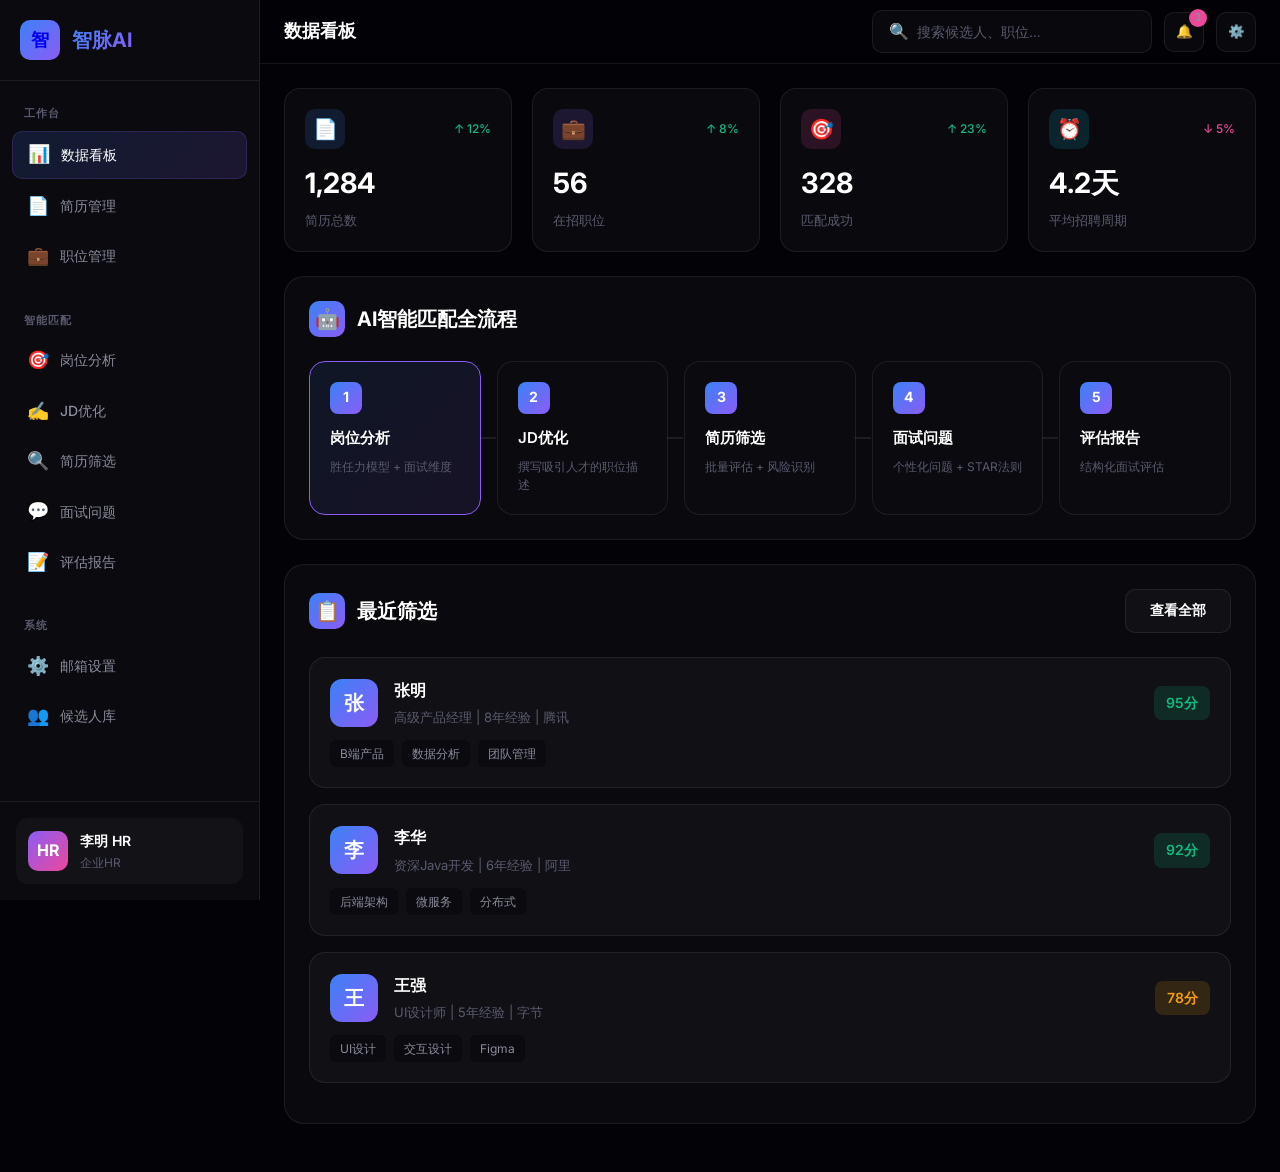
==== ai/index.html @ 525c4574 "Create index.html" ====
<!DOCTYPE html>
<html lang="zh-CN">
<head>
    <meta charset="UTF-8">
    <meta name="viewport" content="width=device-width, initial-scale=1.0">
    <title>智脉AI - 智能匹配工作台</title>
    <link rel="preconnect" href="https://fonts.googleapis.com">
    <link rel="preconnect" href="https://fonts.gstatic.com" crossorigin>
    <link href="https://fonts.googleapis.com/css2?family=Inter:wght@300;400;500;600;700;800&display=swap" rel="stylesheet">
    <style>
        :root {
            --bg-primary: #030307;
            --bg-secondary: #0a0a0f;
            --bg-card: rgba(255, 255, 255, 0.03);
            --bg-card-hover: rgba(255, 255, 255, 0.06);
            --text-primary: #ffffff;
            --text-secondary: #8b8b9a;
            --text-tertiary: #5a5a6e;
            --accent-blue: #3b82f6;
            --accent-purple: #8b5cf6;
            --accent-pink: #ec4899;
            --accent-cyan: #06b6d4;
            --accent-green: #10b981;
            --accent-orange: #f59e0b;
            --border-color: rgba(255, 255, 255, 0.08);
            --border-glow: rgba(139, 92, 246, 0.3);
            --glass-bg: rgba(255, 255, 255, 0.05);
            --glass-border: rgba(255, 255, 255, 0.1);
            --sidebar-width: 260px;
            --header-height: 64px;
        }

        * {
            margin: 0;
            padding: 0;
            box-sizing: border-box;
        }

        body {
            font-family: 'Inter', -apple-system, BlinkMacSystemFont, 'Segoe UI', sans-serif;
            background: var(--bg-primary);
            color: var(--text-primary);
            line-height: 1.6;
            overflow-x: hidden;
        }

        /* Layout */
        .app-container {
            display: flex;
            min-height: 100vh;
        }

        /* Sidebar */
        .sidebar {
            width: var(--sidebar-width);
            background: var(--bg-secondary);
            border-right: 1px solid var(--border-color);
            position: fixed;
            top: 0;
            left: 0;
            height: 100vh;
            display: flex;
            flex-direction: column;
            z-index: 100;
        }

        .sidebar-header {
            padding: 20px;
            border-bottom: 1px solid var(--border-color);
        }

        .logo {
            display: flex;
            align-items: center;
            gap: 12px;
            text-decoration: none;
        }

        .logo-icon {
            width: 40px;
            height: 40px;
            background: linear-gradient(135deg, var(--accent-blue), var(--accent-purple));
            border-radius: 10px;
            display: flex;
            align-items: center;
            justify-content: center;
            font-weight: 800;
            font-size: 18px;
        }

        .logo-text {
            font-size: 20px;
            font-weight: 700;
            background: linear-gradient(135deg, var(--accent-blue), var(--accent-purple));
            -webkit-background-clip: text;
            -webkit-text-fill-color: transparent;
        }

        .sidebar-nav {
            flex: 1;
            padding: 16px 12px;
            overflow-y: auto;
        }

        .nav-section {
            margin-bottom: 24px;
        }

        .nav-section-title {
            font-size: 11px;
            font-weight: 600;
            color: var(--text-tertiary);
            text-transform: uppercase;
            letter-spacing: 1px;
            padding: 8px 12px;
        }

        .nav-item {
            display: flex;
            align-items: center;
            gap: 12px;
            padding: 12px 16px;
            border-radius: 10px;
            color: var(--text-secondary);
            text-decoration: none;
            font-size: 14px;
            font-weight: 500;
            cursor: pointer;
            transition: all 0.2s ease;
            margin-bottom: 4px;
        }

        .nav-item:hover {
            background: var(--bg-card-hover);
            color: var(--text-primary);
        }

        .nav-item.active {
            background: linear-gradient(135deg, rgba(59, 130, 246, 0.15), rgba(139, 92, 246, 0.15));
            color: var(--text-primary);
            border: 1px solid rgba(139, 92, 246, 0.2);
        }

        .nav-item-icon {
            width: 20px;
            height: 20px;
            display: flex;
            align-items: center;
            justify-content: center;
            font-size: 18px;
        }

        .nav-item-badge {
            margin-left: auto;
            padding: 2px 8px;
            background: var(--accent-purple);
            border-radius: 10px;
            font-size: 11px;
            font-weight: 600;
        }

        .sidebar-footer {
            padding: 16px;
            border-top: 1px solid var(--border-color);
        }

        .user-info {
            display: flex;
            align-items: center;
            gap: 12px;
            padding: 12px;
            background: var(--bg-card);
            border-radius: 12px;
        }

        .user-avatar {
            width: 40px;
            height: 40px;
            background: linear-gradient(135deg, var(--accent-purple), var(--accent-pink));
            border-radius: 10px;
            display: flex;
            align-items: center;
            justify-content: center;
            font-weight: 700;
        }

        .user-details {
            flex: 1;
        }

        .user-name {
            font-size: 14px;
            font-weight: 600;
        }

        .user-role {
            font-size: 12px;
            color: var(--text-tertiary);
        }

        /* Main Content */
        .main-content {
            flex: 1;
            margin-left: var(--sidebar-width);
            min-height: 100vh;
        }

        /* Header */
        .header {
            height: var(--header-height);
            background: rgba(3, 3, 7, 0.8);
            backdrop-filter: blur(20px);
            border-bottom: 1px solid var(--border-color);
            display: flex;
            align-items: center;
            justify-content: space-between;
            padding: 0 24px;
            position: sticky;
            top: 0;
            z-index: 50;
        }

        .header-left {
            display: flex;
            align-items: center;
            gap: 16px;
        }

        .page-title {
            font-size: 18px;
            font-weight: 600;
        }

        .header-right {
            display: flex;
            align-items: center;
            gap: 12px;
        }

        .search-box {
            display: flex;
            align-items: center;
            gap: 8px;
            padding: 8px 16px;
            background: var(--bg-card);
            border: 1px solid var(--border-color);
            border-radius: 10px;
            width: 280px;
        }

        .search-box input {
            flex: 1;
            background: none;
            border: none;
            color: var(--text-primary);
            font-size: 14px;
            outline: none;
        }

        .search-box input::placeholder {
            color: var(--text-tertiary);
        }

        .header-btn {
            width: 40px;
            height: 40px;
            display: flex;
            align-items: center;
            justify-content: center;
            background: var(--bg-card);
            border: 1px solid var(--border-color);
            border-radius: 10px;
            color: var(--text-secondary);
            cursor: pointer;
            transition: all 0.2s ease;
            position: relative;
        }

        .header-btn:hover {
            background: var(--bg-card-hover);
            color: var(--text-primary);
        }

        .header-btn .badge {
            position: absolute;
            top: -4px;
            right: -4px;
            width: 18px;
            height: 18px;
            background: var(--accent-pink);
            border-radius: 50%;
            font-size: 10px;
            font-weight: 600;
            display: flex;
            align-items: center;
            justify-content: center;
        }

        /* Content Area */
        .content-area {
            padding: 24px;
        }

        /* Stats Cards */
        .stats-grid {
            display: grid;
            grid-template-columns: repeat(4, 1fr);
            gap: 20px;
            margin-bottom: 24px;
        }

        .stat-card {
            background: var(--bg-card);
            border: 1px solid var(--border-color);
            border-radius: 16px;
            padding: 20px;
            transition: all 0.3s ease;
        }

        .stat-card:hover {
            border-color: var(--border-glow);
            transform: translateY(-2px);
        }

        .stat-header {
            display: flex;
            align-items: center;
            justify-content: space-between;
            margin-bottom: 12px;
        }

        .stat-icon {
            width: 40px;
            height: 40px;
            border-radius: 10px;
            display: flex;
            align-items: center;
            justify-content: center;
            font-size: 20px;
        }

        .stat-icon.blue { background: rgba(59, 130, 246, 0.15); }
        .stat-icon.purple { background: rgba(139, 92, 246, 0.15); }
        .stat-icon.pink { background: rgba(236, 72, 153, 0.15); }
        .stat-icon.cyan { background: rgba(6, 182, 212, 0.15); }

        .stat-trend {
            display: flex;
            align-items: center;
            gap: 4px;
            font-size: 12px;
            font-weight: 500;
        }

        .stat-trend.up { color: var(--accent-green); }
        .stat-trend.down { color: var(--accent-pink); }

        .stat-value {
            font-size: 28px;
            font-weight: 700;
            margin-bottom: 4px;
        }

        .stat-label {
            font-size: 13px;
            color: var(--text-tertiary);
        }

        /* AI Matching Flow Section */
        .matching-flow {
            background: var(--bg-card);
            border: 1px solid var(--border-color);
            border-radius: 20px;
            padding: 24px;
            margin-bottom: 24px;
        }

        .section-header {
            display: flex;
            align-items: center;
            justify-content: space-between;
            margin-bottom: 24px;
        }

        .section-title {
            font-size: 20px;
            font-weight: 700;
            display: flex;
            align-items: center;
            gap: 12px;
        }

        .section-title-icon {
            width: 36px;
            height: 36px;
            background: linear-gradient(135deg, var(--accent-blue), var(--accent-purple));
            border-radius: 10px;
            display: flex;
            align-items: center;
            justify-content: center;
        }

        .flow-steps {
            display: grid;
            grid-template-columns: repeat(5, 1fr);
            gap: 16px;
        }

        .flow-step {
            background: var(--bg-secondary);
            border: 1px solid var(--border-color);
            border-radius: 16px;
            padding: 20px;
            cursor: pointer;
            transition: all 0.3s ease;
            position: relative;
        }

        .flow-step:hover {
            border-color: var(--accent-purple);
            transform: translateY(-4px);
            box-shadow: 0 8px 30px rgba(139, 92, 246, 0.15);
        }

        .flow-step.active {
            border-color: var(--accent-purple);
            background: linear-gradient(135deg, rgba(59, 130, 246, 0.1), rgba(139, 92, 246, 0.1));
        }

        .flow-step-number {
            width: 32px;
            height: 32px;
            background: linear-gradient(135deg, var(--accent-blue), var(--accent-purple));
            border-radius: 8px;
            display: flex;
            align-items: center;
            justify-content: center;
            font-size: 14px;
            font-weight: 700;
            margin-bottom: 12px;
        }

        .flow-step-title {
            font-size: 15px;
            font-weight: 600;
            margin-bottom: 8px;
        }

        .flow-step-desc {
            font-size: 12px;
            color: var(--text-tertiary);
            line-height: 1.5;
        }

        .flow-connector {
            position: absolute;
            right: -16px;
            top: 50%;
            transform: translateY(-50%);
            width: 16px;
            height: 2px;
            background: var(--border-color);
        }

        .flow-step:last-child .flow-connector {
            display: none;
        }

        /* AI Panel */
        .ai-panel {
            background: var(--bg-card);
            border: 1px solid var(--border-color);
            border-radius: 20px;
            overflow: hidden;
        }

        .ai-panel-header {
            padding: 20px 24px;
            border-bottom: 1px solid var(--border-color);
            display: flex;
            align-items: center;
            justify-content: space-between;
        }

        .ai-panel-tabs {
            display: flex;
            gap: 8px;
        }

        .ai-tab {
            padding: 8px 16px;
            background: transparent;
            border: 1px solid var(--border-color);
            border-radius: 8px;
            color: var(--text-secondary);
            font-size: 13px;
            font-weight: 500;
            cursor: pointer;
            transition: all 0.2s ease;
        }

        .ai-tab:hover {
            background: var(--bg-card-hover);
        }

        .ai-tab.active {
            background: linear-gradient(135deg, var(--accent-blue), var(--accent-purple));
            border-color: transparent;
            color: white;
        }

        .ai-panel-body {
            padding: 24px;
        }

        /* Form Styles */
        .form-section {
            margin-bottom: 24px;
        }

        .form-section-title {
            font-size: 14px;
            font-weight: 600;
            margin-bottom: 12px;
            color: var(--text-secondary);
        }

        .form-row {
            display: grid;
            grid-template-columns: repeat(2, 1fr);
            gap: 16px;
            margin-bottom: 16px;
        }

        .form-group {
            margin-bottom: 16px;
        }

        .form-label {
            display: block;
            font-size: 13px;
            font-weight: 500;
            margin-bottom: 8px;
            color: var(--text-secondary);
        }

        .form-input,
        .form-select,
        .form-textarea {
            width: 100%;
            padding: 12px 16px;
            background: var(--bg-secondary);
            border: 1px solid var(--border-color);
            border-radius: 10px;
            color: var(--text-primary);
            font-size: 14px;
            font-family: inherit;
            transition: all 0.2s ease;
        }

        .form-input:focus,
        .form-select:focus,
        .form-textarea:focus {
            outline: none;
            border-color: var(--accent-purple);
            box-shadow: 0 0 0 3px rgba(139, 92, 246, 0.15);
        }

        .form-textarea {
            min-height: 120px;
            resize: vertical;
        }

        .form-select {
            cursor: pointer;
            appearance: none;
            background-image: url("data:image/svg+xml,%3Csvg xmlns='http://www.w3.org/2000/svg' width='16' height='16' viewBox='0 0 24 24' fill='none' stroke='%238b8b9a' stroke-width='2'%3E%3Cpath d='M6 9l6 6 6-6'/%3E%3C/svg%3E");
            background-repeat: no-repeat;
            background-position: right 12px center;
        }

        .form-select option {
            background: var(--bg-secondary);
        }

        /* Button Styles */
        .btn {
            padding: 12px 24px;
            border-radius: 10px;
            font-size: 14px;
            font-weight: 600;
            cursor: pointer;
            transition: all 0.3s ease;
            display: inline-flex;
            align-items: center;
            justify-content: center;
            gap: 8px;
            border: none;
        }

        .btn-primary {
            background: linear-gradient(135deg, var(--accent-blue), var(--accent-purple));
            color: white;
            box-shadow: 0 4px 15px rgba(139, 92, 246, 0.3);
        }

        .btn-primary:hover {
            transform: translateY(-2px);
            box-shadow: 0 6px 20px rgba(139, 92, 246, 0.4);
        }

        .btn-secondary {
            background: var(--bg-card);
            border: 1px solid var(--border-color);
            color: var(--text-primary);
        }

        .btn-secondary:hover {
            background: var(--bg-card-hover);
            border-color: var(--accent-purple);
        }

        .btn-ai {
            background: linear-gradient(135deg, rgba(6, 182, 212, 0.2), rgba(139, 92, 246, 0.2));
            border: 1px solid rgba(139, 92, 246, 0.3);
            color: var(--accent-cyan);
        }

        .btn-ai:hover {
            background: linear-gradient(135deg, rgba(6, 182, 212, 0.3), rgba(139, 92, 246, 0.3));
        }

        .btn-group {
            display: flex;
            gap: 12px;
            margin-top: 20px;
        }

        /* AI Result Panel */
        .ai-result {
            background: var(--bg-secondary);
            border: 1px solid var(--border-color);
            border-radius: 16px;
            padding: 24px;
            margin-top: 24px;
            display: none;
        }

        .ai-result.show {
            display: block;
            animation: slideIn 0.3s ease;
        }

        @keyframes slideIn {
            from {
                opacity: 0;
                transform: translateY(10px);
            }
            to {
                opacity: 1;
                transform: translateY(0);
            }
        }

        .ai-result-header {
            display: flex;
            align-items: center;
            justify-content: space-between;
            margin-bottom: 16px;
        }

        .ai-result-title {
            display: flex;
            align-items: center;
            gap: 12px;
            font-size: 16px;
            font-weight: 600;
        }

        .ai-badge {
            padding: 4px 10px;
            background: linear-gradient(135deg, var(--accent-blue), var(--accent-purple));
            border-radius: 6px;
            font-size: 11px;
            font-weight: 600;
        }

        .ai-result-content {
            font-size: 14px;
            line-height: 1.8;
            color: var(--text-secondary);
        }

        .ai-result-content h4 {
            color: var(--text-primary);
            font-size: 15px;
            margin: 16px 0 8px;
        }

        .ai-result-content h4:first-child {
            margin-top: 0;
        }

        .ai-result-content ul {
            padding-left: 20px;
            margin: 8px 0;
        }

        .ai-result-content li {
            margin-bottom: 6px;
        }

        .ai-result-content strong {
            color: var(--accent-cyan);
        }

        /* Loading State */
        .loading-overlay {
            position: fixed;
            top: 0;
            left: 0;
            width: 100%;
            height: 100%;
            background: rgba(3, 3, 7, 0.8);
            display: none;
            align-items: center;
            justify-content: center;
            z-index: 1000;
        }

        .loading-overlay.show {
            display: flex;
        }

        .loading-spinner {
            width: 60px;
            height: 60px;
            border: 3px solid var(--border-color);
            border-top-color: var(--accent-purple);
            border-radius: 50%;
            animation: spin 1s linear infinite;
        }

        @keyframes spin {
            to { transform: rotate(360deg); }
        }

        .loading-text {
            margin-top: 16px;
            font-size: 14px;
            color: var(--text-secondary);
        }

        /* Score Cards */
        .score-cards {
            display: grid;
            grid-template-columns: repeat(3, 1fr);
            gap: 16px;
            margin-bottom: 20px;
        }

        .score-card {
            background: var(--bg-card);
            border: 1px solid var(--border-color);
            border-radius: 12px;
            padding: 16px;
            text-align: center;
        }

        .score-value {
            font-size: 32px;
            font-weight: 700;
            margin-bottom: 4px;
        }

        .score-value.high { color: var(--accent-green); }
        .score-value.medium { color: var(--accent-orange); }
        .score-value.low { color: var(--accent-pink); }

        .score-label {
            font-size: 12px;
            color: var(--text-tertiary);
        }

        /* Resume Card */
        .resume-card {
            background: var(--bg-card);
            border: 1px solid var(--border-color);
            border-radius: 16px;
            padding: 20px;
            margin-bottom: 16px;
            cursor: pointer;
            transition: all 0.3s ease;
        }

        .resume-card:hover {
            border-color: var(--accent-purple);
            transform: translateX(4px);
        }

        .resume-header {
            display: flex;
            align-items: center;
            gap: 16px;
            margin-bottom: 12px;
        }

        .resume-avatar {
            width: 48px;
            height: 48px;
            background: linear-gradient(135deg, var(--accent-blue), var(--accent-purple));
            border-radius: 12px;
            display: flex;
            align-items: center;
            justify-content: center;
            font-size: 20px;
            font-weight: 700;
        }

        .resume-info {
            flex: 1;
        }

        .resume-name {
            font-size: 16px;
            font-weight: 600;
            margin-bottom: 4px;
        }

        .resume-meta {
            font-size: 13px;
            color: var(--text-tertiary);
        }

        .resume-score {
            padding: 6px 12px;
            border-radius: 8px;
            font-size: 14px;
            font-weight: 600;
        }

        .resume-score.high {
            background: rgba(16, 185, 129, 0.15);
            color: var(--accent-green);
        }

        .resume-score.medium {
            background: rgba(245, 158, 11, 0.15);
            color: var(--accent-orange);
        }

        .resume-tags {
            display: flex;
            gap: 8px;
            flex-wrap: wrap;
        }

        .resume-tag {
            padding: 4px 10px;
            background: var(--bg-secondary);
            border-radius: 6px;
            font-size: 12px;
            color: var(--text-secondary);
        }

        /* Modal */
        .modal-overlay {
            display: none;
            position: fixed;
            top: 0;
            left: 0;
            width: 100%;
            height: 100%;
            background: rgba(0, 0, 0, 0.8);
            backdrop-filter: blur(10px);
            z-index: 10000;
            justify-content: center;
            align-items: center;
            padding: 20px;
        }

        .modal-overlay.active {
            display: flex;
        }

        .modal {
            background: var(--bg-secondary);
            border: 1px solid var(--border-color);
            border-radius: 24px;
            max-width: 900px;
            width: 100%;
            max-height: 90vh;
            overflow-y: auto;
            animation: modalIn 0.3s ease;
        }

        @keyframes modalIn {
            from {
                opacity: 0;
                transform: scale(0.95);
            }
            to {
                opacity: 1;
                transform: scale(1);
            }
        }

        .modal-header {
            padding: 24px;
            border-bottom: 1px solid var(--border-color);
            display: flex;
            align-items: center;
            justify-content: space-between;
        }

        .modal-title {
            font-size: 20px;
            font-weight: 700;
        }

        .modal-close {
            width: 36px;
            height: 36px;
            background: var(--bg-card);
            border: 1px solid var(--border-color);
            border-radius: 8px;
            display: flex;
            align-items: center;
            justify-content: center;
            cursor: pointer;
            font-size: 20px;
            color: var(--text-secondary);
            transition: all 0.2s ease;
        }

        .modal-close:hover {
            background: var(--bg-card-hover);
            color: var(--text-primary);
        }

        .modal-body {
            padding: 24px;
        }

        /* Tabs */
        .tab-content {
            display: none;
        }

        .tab-content.active {
            display: block;
        }

        /* Responsive */
        @media (max-width: 1200px) {
            .stats-grid {
                grid-template-columns: repeat(2, 1fr);
            }
            .flow-steps {
                grid-template-columns: repeat(3, 1fr);
            }
            .flow-connector {
                display: none;
            }
        }

        @media (max-width: 768px) {
            .sidebar {
                transform: translateX(-100%);
            }
            .main-content {
                margin-left: 0;
            }
            .stats-grid {
                grid-template-columns: 1fr;
            }
            .flow-steps {
                grid-template-columns: 1fr;
            }
            .form-row {
                grid-template-columns: 1fr;
            }
            .score-cards {
                grid-template-columns: 1fr;
            }
        }
    </style>
</head>
<body>
    <div class="app-container">
        <!-- Sidebar -->
        <aside class="sidebar">
            <div class="sidebar-header">
                <a href="#" class="logo">
                    <div class="logo-icon">智</div>
                    <span class="logo-text">智脉AI</span>
                </a>
            </div>

            <nav class="sidebar-nav">
                <div class="nav-section">
                    <div class="nav-section-title">工作台</div>
                    <a class="nav-item active" data-page="dashboard">
                        <span class="nav-item-icon">📊</span>
                        <span>数据看板</span>
                    </a>
                    <a class="nav-item" data-page="resume">
                        <span class="nav-item-icon">📄</span>
                        <span>简历管理</span>
                    </a>
                    <a class="nav-item" data-page="position">
                        <span class="nav-item-icon">💼</span>
                        <span>职位管理</span>
                    </a>
                </div>

                <div class="nav-section">
                    <div class="nav-section-title">智能匹配</div>
                    <a class="nav-item" data-page="analyze">
                        <span class="nav-item-icon">🎯</span>
                        <span>岗位分析</span>
                    </a>
                    <a class="nav-item" data-page="jd">
                        <span class="nav-item-icon">✍️</span>
                        <span>JD优化</span>
                    </a>
                    <a class="nav-item" data-page="screen">
                        <span class="nav-item-icon">🔍</span>
                        <span>简历筛选</span>
                    </a>
                    <a class="nav-item" data-page="interview">
                        <span class="nav-item-icon">💬</span>
                        <span>面试问题</span>
                    </a>
                    <a class="nav-item" data-page="evaluate">
                        <span class="nav-item-icon">📝</span>
                        <span>评估报告</span>
                    </a>
                </div>

                <div class="nav-section">
                    <div class="nav-section-title">系统</div>
                    <a class="nav-item" data-page="settings">
                        <span class="nav-item-icon">⚙️</span>
                        <span>邮箱设置</span>
                    </a>
                    <a class="nav-item" data-page="candidates">
                        <span class="nav-item-icon">👥</span>
                        <span>候选人库</span>
                    </a>
</div>
            </nav>

            <div class="sidebar-footer">
                <div class="user-info">
                    <div class="user-avatar">HR</div>
                    <div class="user-details">
                        <div class="user-name">李明 HR</div>
                        <div class="user-role">企业HR</div>
                    </div>
                </div>
            </div>
        </aside>

        <!-- Main Content -->
        <main class="main-content">
            <!-- Header -->
            <header class="header">
                <div class="header-left">
                    <h1 class="page-title" id="pageTitle">数据看板</h1>
                </div>
                <div class="header-right">
                    <div class="search-box">
                        <span>🔍</span>
                        <input type="text" placeholder="搜索候选人、职位...">
                    </div>
                    <button class="header-btn">
                        <span>🔔</span>
                        <span class="badge">3</span>
                    </button>
                    <button class="header-btn">
                        <span>⚙️</span>
                    </button>
                </div>
            </header>

            <!-- Content Area -->
            <div class="content-area">
                <!-- Dashboard Page -->
                <div class="tab-content active" id="dashboardPage">
                    <!-- Stats Grid -->
                    <div class="stats-grid">
                        <div class="stat-card">
                            <div class="stat-header">
                                <div class="stat-icon blue">📄</div>
                                <div class="stat-trend up">↑ 12%</div>
                            </div>
                            <div class="stat-value">1,284</div>
                            <div class="stat-label">简历总数</div>
                        </div>
                        <div class="stat-card">
                            <div class="stat-header">
                                <div class="stat-icon purple">💼</div>
                                <div class="stat-trend up">↑ 8%</div>
                            </div>
                            <div class="stat-value">56</div>
                            <div class="stat-label">在招职位</div>
                        </div>
                        <div class="stat-card">
                            <div class="stat-header">
                                <div class="stat-icon pink">🎯</div>
                                <div class="stat-trend up">↑ 23%</div>
                            </div>
                            <div class="stat-value">328</div>
                            <div class="stat-label">匹配成功</div>
                        </div>
                        <div class="stat-card">
                            <div class="stat-header">
                                <div class="stat-icon cyan">⏰</div>
                                <div class="stat-trend down">↓ 5%</div>
                            </div>
                            <div class="stat-value">4.2天</div>
                            <div class="stat-label">平均招聘周期</div>
                        </div>
                    </div>

                    <!-- AI Matching Flow -->
                    <div class="matching-flow">
                        <div class="section-header">
                            <div class="section-title">
                                <div class="section-title-icon">🤖</div>
                                AI智能匹配全流程
                            </div>
                        </div>
                        <div class="flow-steps">
                            <div class="flow-step active" onclick="switchPage('analyze')">
                                <div class="flow-step-number">1</div>
                                <div class="flow-step-title">岗位分析</div>
                                <div class="flow-step-desc">胜任力模型 + 面试维度</div>
                                <div class="flow-connector"></div>
                            </div>
                            <div class="flow-step" onclick="switchPage('jd')">
                                <div class="flow-step-number">2</div>
                                <div class="flow-step-title">JD优化</div>
                                <div class="flow-step-desc">撰写吸引人才的职位描述</div>
                                <div class="flow-connector"></div>
                            </div>
                            <div class="flow-step" onclick="switchPage('screen')">
                                <div class="flow-step-number">3</div>
                                <div class="flow-step-title">简历筛选</div>
                                <div class="flow-step-desc">批量评估 + 风险识别</div>
                                <div class="flow-connector"></div>
                            </div>
                            <div class="flow-step" onclick="switchPage('interview')">
                                <div class="flow-step-number">4</div>
                                <div class="flow-step-title">面试问题</div>
                                <div class="flow-step-desc">个性化问题 + STAR法则</div>
                                <div class="flow-connector"></div>
                            </div>
                            <div class="flow-step" onclick="switchPage('evaluate')">
                                <div class="flow-step-number">5</div>
                                <div class="flow-step-title">评估报告</div>
                                <div class="flow-step-desc">结构化面试评估</div>
                            </div>
                        </div>
                    </div>

                    <!-- Recent Resumes -->
                    <div class="matching-flow">
                        <div class="section-header">
                            <div class="section-title">
                                <div class="section-title-icon">📋</div>
                                最近筛选
                            </div>
                            <button class="btn btn-secondary" onclick="switchPage('screen')">查看全部</button>
                        </div>
                        <div class="resume-card" onclick="showResumeDetail('张三')">
                            <div class="resume-header">
                                <div class="resume-avatar">张</div>
                                <div class="resume-info">
                                    <div class="resume-name">张明</div>
                                    <div class="resume-meta">高级产品经理 | 8年经验 | 腾讯</div>
                                </div>
                                <div class="resume-score high">95分</div>
                            </div>
                            <div class="resume-tags">
                                <span class="resume-tag">B端产品</span>
                                <span class="resume-tag">数据分析</span>
                                <span class="resume-tag">团队管理</span>
                            </div>
                        </div>
                        <div class="resume-card" onclick="showResumeDetail('李四')">
                            <div class="resume-header">
                                <div class="resume-avatar">李</div>
                                <div class="resume-info">
                                    <div class="resume-name">李华</div>
                                    <div class="resume-meta">资深Java开发 | 6年经验 | 阿里</div>
                                </div>
                                <div class="resume-score high">92分</div>
                            </div>
                            <div class="resume-tags">
                                <span class="resume-tag">后端架构</span>
                                <span class="resume-tag">微服务</span>
                                <span class="resume-tag">分布式</span>
                            </div>
                        </div>
                        <div class="resume-card" onclick="showResumeDetail('王五')">
                            <div class="resume-header">
                                <div class="resume-avatar">王</div>
                                <div class="resume-info">
                                    <div class="resume-name">王强</div>
                                    <div class="resume-meta">UI设计师 | 5年经验 | 字节</div>
                                </div>
                                <div class="resume-score medium">78分</div>
                            </div>
                            <div class="resume-tags">
                                <span class="resume-tag">UI设计</span>
                                <span class="resume-tag">交互设计</span>
                                <span class="resume-tag">Figma</span>
                            </div>
                        </div>
                    </div>
                </div>

                <!-- Page 1: 岗位分析 -->
                <div class="tab-content" id="analyzePage">
                    <div class="ai-panel">
                        <div class="ai-panel-header">
                            <div class="section-title">
                                <div class="section-title-icon">🎯</div>
                                岗位分析 & 胜任力模型生成
                            </div>
                        </div>
                        <div class="ai-panel-body">
                            <div class="form-section">
                                <div class="form-section-title">基础信息</div>
                                <div class="form-row">
                                    <div class="form-group">
                                        <label class="form-label">岗位名称</label>
                                        <input type="text" class="form-input" id="positionName" placeholder="如：高级产品经理">
                                    </div>
                                    <div class="form-group">
                                        <label class="form-label">所属行业/细分领域</label>
                                        <select class="form-select" id="industry">
                                            <option value="">请选择行业</option>
                                            <option value="internet">互联网</option>
                                            <option value="finance">金融科技</option>
                                            <option value="education">教育</option>
                                            <option value="healthcare">医疗健康</option>
                                            <option value="retail">零售</option>
                                        </select>
                                    </div>
                                </div>
                                <div class="form-row">
                                    <div class="form-group">
                                        <label class="form-label">团队规模/汇报关系</label>
                                        <input type="text" class="form-input" id="teamSize" placeholder="如：管理5人团队，向总监汇报">
                                    </div>
                                    <div class="form-group">
                                        <label class="form-label">业务背景/特殊要求</label>
                                        <input type="text" class="form-input" id="specialReq" placeholder="如：有电商经验优先">
                                    </div>
                                </div>
                            </div>

                            <div class="btn-group">
                                <button class="btn btn-primary" onclick="generateAnalysis()">
                                    <span>✨</span> 生成胜任力模型
                                </button>
                                <button class="btn btn-secondary" onclick="clearForm('analyze')">
                                    <span>🔄</span> 重置
                                </button>
                            </div>

                            <div class="ai-result" id="analyzeResult">
                                <div class="ai-result-header">
                                    <div class="ai-result-title">
                                        <span>📊</span> 分析结果
                                        <span class="ai-badge">AI生成</span>
                                    </div>
                                    <button class="btn btn-secondary" onclick="copyResult('analyzeResult')">复制</button>
                                </div>
                                <div class="ai-result-content" id="analyzeContent">
                                    <!-- AI生成结果将显示在这里 -->
                                </div>
                            </div>
                        </div>
                    </div>
                </div>

                <!-- Page 2: JD优化 -->
                <div class="tab-content" id="jdPage">
                    <div class="ai-panel">
                        <div class="ai-panel-header">
                            <div class="section-title">
                                <div class="section-title-icon">✍️</div>
                                JD优化生成
                            </div>
                        </div>
                        <div class="ai-panel-body">
                            <div class="form-section">
                                <div class="form-section-title">JD信息</div>
                                <div class="form-row">
                                    <div class="form-group">
                                        <label class="form-label">岗位名称</label>
                                        <input type="text" class="form-input" id="jdPositionName" placeholder="如：产品经理">
                                    </div>
                                    <div class="form-group">
                                        <label class="form-label">公司简介（20字内）</label>
                                        <input type="text" class="form-input" id="companyIntro" placeholder="如：领先的AI招聘平台">
                                    </div>
                                </div>
                                <div class="form-group">
                                    <label class="form-label">核心职责（3-5条）</label>
                                    <textarea class="form-textarea" id="coreResponsibilities" placeholder="1. 负责产品规划...
2. 协调研发团队...
3. 跟踪用户反馈..."></textarea>
                                </div>
                                <div class="form-row">
                                    <div class="form-group">
                                        <label class="form-label">硬性要求</label>
                                        <textarea class="form-textarea" id="hardRequirements" placeholder="5年以上产品经验，本科及以上学历"></textarea>
                                    </div>
                                    <div class="form-group">
                                        <label class="form-label">加分项</label>
                                        <textarea class="form-textarea" id="bonusPoints" placeholder="有AI产品经验优先，有SaaS背景优先"></textarea>
                                    </div>
                                </div>
                                <div class="form-group">
                                    <label class="form-label">薪酬范围</label>
                                    <input type="text" class="form-input" id="salaryRange" placeholder="如：25K-40K·16薪">
                                </div>
                            </div>

                            <div class="btn-group">
                                <button class="btn btn-primary" onclick="generateJD()">
                                    <span>✨</span> 生成优化JD
                                </button>
                                <button class="btn btn-secondary" onclick="clearForm('jd')">
                                    <span>🔄</span> 重置
                                </button>
                            </div>

                            <div class="ai-result" id="jdResult">
                                <div class="ai-result-header">
                                    <div class="ai-result-title">
                                        <span>📝</span> 优化后的JD
                                        <span class="ai-badge">AI生成</span>
                                    </div>
                                    <button class="btn btn-secondary" onclick="copyResult('jdResult')">复制</button>
                                </div>
                                <div class="ai-result-content" id="jdContent">
                                    <!-- AI生成结果将显示在这里 -->
                                </div>
                            </div>
                        </div>
                    </div>
                </div>

                <!-- Page 3: 简历筛选 -->
                <div class="tab-content" id="screenPage">
                    <div class="ai-panel">
                        <div class="ai-panel-header">
                            <div class="section-title">
                                <div class="section-title-icon">🔍</div>
                                简历批量筛选与评估
                            </div>
                            <button class="btn btn-primary" onclick="document.getElementById('resumeUpload').click()">
                                <span>📤</span> 上传简历
                            </button>
                            <input type="file" id="resumeUpload" accept=".pdf,.doc,.docx" multiple style="display:none">
                        </div>
                        <div class="ai-panel-body">
                            <div class="form-section">
                                <div class="form-section-title">目标岗位要求</div>
                                <div class="form-group">
                                    <label class="form-label">岗位JD（粘贴关键信息）</label>
                                    <textarea class="form-textarea" id="targetJD" placeholder="如：产品经理 / 5年以上经验 / 有B端产品经验 / 擅长数据分析"></textarea>
                                </div>
                                <div class="form-group">
                                    <label class="form-label">简历内容</label>
                                    <textarea class="form-textarea" id="resumeContent" placeholder="粘贴候选人简历文本..." style="min-height:200px"></textarea>
                                </div>
                            </div>

                            <div class="btn-group">
                                <button class="btn btn-primary" onclick="screenResumes()">
                                    <span>✨</span> 开始筛选
                                </button>
                                <button class="btn btn-secondary" onclick="clearForm('screen')">
                                    <span>🔄</span> 重置
                                </button>
                            </div>

                            <div class="ai-result" id="screenResult">
                                <div class="ai-result-header">
                                    <div class="ai-result-title">
                                        <span>📊</span> 筛选评估结果
                                        <span class="ai-badge">AI生成</span>
                                    </div>
                                    <button class="btn btn-secondary" onclick="copyResult('screenResult')">复制</button>
                                </div>
                                <div class="ai-result-content" id="screenContent">
                                    <!-- AI生成结果将显示在这里 -->
                                </div>
                            </div>
                        </div>
                    </div>
                </div>

                <!-- Page 4: 面试问题 -->
                <div class="tab-content" id="interviewPage">
                    <div class="ai-panel">
                        <div class="ai-panel-header">
                            <div class="section-title">
                                <div class="section-title-icon">💬</div>
                                个性化面试问题生成
                            </div>
                        </div>
                        <div class="ai-panel-body">
                            <div class="form-section">
                                <div class="form-section-title">候选人信息</div>
                                <div class="form-group">
                                    <label class="form-label">岗位要求（粘贴JD关键要求）</label>
                                    <textarea class="form-textarea" id="interviewJD" placeholder="产品经理 / 5年以上经验 / 有B端产品经验 / 擅长数据分析"></textarea>
                                </div>
                                <div class="form-group">
                                    <label class="form-label">候选人简历摘要（亮点和潜在风险）</label>
                                    <textarea class="form-textarea" id="candidateSummary" placeholder="毕业于985院校，曾在腾讯担任高级产品经理，主导过多个成功项目。潜在风险：最近一份工作仅1年..." style="min-height:150px"></textarea>
                                </div>
                            </div>

                            <div class="btn-group">
                                <button class="btn btn-primary" onclick="generateQuestions()">
                                    <span>✨</span> 生成面试问题
                                </button>
                                <button class="btn btn-secondary" onclick="clearForm('interview')">
                                    <span>🔄</span> 重置
                                </button>
                            </div>

                            <div class="ai-result" id="interviewResult">
                                <div class="ai-result-header">
                                    <div class="ai-result-title">
                                        <span>💬</span> 面试问题清单
                                        <span class="ai-badge">AI生成</span>
                                    </div>
                                    <button class="btn btn-secondary" onclick="copyResult('interviewResult')">复制</button>
                                </div>
                                <div class="ai-result-content" id="interviewContent">
                                    <!-- AI生成结果将显示在这里 -->
                                </div>
                            </div>
                        </div>
                    </div>
                </div>

                <!-- Page 5: 评估报告 -->
                <div class="tab-content" id="evaluatePage">
                    <div class="ai-panel">
                        <div class="ai-panel-header">
                            <div class="section-title">
                                <div class="section-title-icon">📝</div>
                                面试评估报告生成
                            </div>
                        </div>
                        <div class="ai-panel-body">
                            <div class="form-section">
                                <div class="form-section-title">面试信息</div>
                                <div class="form-row">
                                    <div class="form-group">
                                        <label class="form-label">岗位名称</label>
                                        <input type="text" class="form-input" id="evalPosition" placeholder="如：高级产品经理">
                                    </div>
                                    <div class="form-group">
                                        <label class="form-label">面试时间</label>
                                        <input type="text" class="form-input" id="interviewTime" placeholder="如：2025年3月20日 14:00">
                                    </div>
                                </div>
                                <div class="form-row">
                                    <div class="form-group">
                                        <label class="form-label">面试官</label>
                                        <input type="text" class="form-input" id="interviewer" placeholder="如：张三">
                                    </div>
                                    <div class="form-group">
                                        <label class="form-label">面试类型</label>
                                        <select class="form-select" id="interviewType">
                                            <option value="">请选择</option>
                                            <option value="初试">初试</option>
                                            <option value="复试">复试</option>
                                            <option value="终面">终面</option>
                                        </select>
                                    </div>
                                </div>
                                <div class="form-section-title" style="margin-top:20px">候选人信息</div>
                                <div class="form-row">
                                    <div class="form-group">
                                        <label class="form-label">姓名</label>
                                        <input type="text" class="form-input" id="candidateName" placeholder="如：李明">
                                    </div>
                                    <div class="form-group">
                                        <label class="form-label">当前/最近公司</label>
                                        <input type="text" class="form-input" id="currentCompany" placeholder="如：腾讯">
                                    </div>
                                </div>
                                <div class="form-group">
                                    <label class="form-label">工作年限</label>
                                    <input type="text" class="form-input" id="workYears" placeholder="如：8年">
                                </div>
                                <div class="form-group">
                                    <label class="form-label">面试记录（关键对话要点）</label>
                                    <textarea class="form-textarea" id="interviewNotes" placeholder="候选人表现积极，主动性强。对B端产品有深入理解...技术基础扎实...沟通表达清晰..." style="min-height:200px"></textarea>
                                </div>
                            </div>

                            <div class="btn-group">
                                <button class="btn btn-primary" onclick="generateEvaluation()">
                                    <span>✨</span> 生成评估报告
                                </button>
                                <button class="btn btn-secondary" onclick="clearForm('evaluate')">
                                    <span>🔄</span> 重置
                                </button>
                            </div>

                            <div class="ai-result" id="evaluateResult">
                                <div class="ai-result-header">
                                    <div class="ai-result-title">
                                        <span>📋</span> 面试评估报告
                                        <span class="ai-badge">AI生成</span>
                                    </div>
                                    <button class="btn btn-secondary" onclick="copyResult('evaluateResult')">导出</button>
                                </div>
                                <div class="ai-result-content" id="evaluateContent">
                                    <!-- AI生成结果将显示在这里 -->
                                </div>
                            </div>
                        </div>
                    </div>
                </div>

                <!-- Resume/Position Management Pages -->
                <div class="tab-content" id="resumePage">
                    <div class="ai-panel">
                        <div class="ai-panel-header">
                            <div class="section-title">
                                <div class="section-title-icon">📄</div>
                                简历管理
                            </div>
                            <button class="btn btn-primary">
                                <span>📤</span> 批量上传
                            </button>
                        </div>
                        <div class="ai-panel-body">
                            <p style="color:var(--text-secondary);text-align:center;padding:60px;">
                                简历管理功能开发中...
                            </p>
                        </div>
                    </div>
                </div>

                <div class="tab-content" id="positionPage">
                    <div class="ai-panel">
                        <div class="ai-panel-header">
                            <div class="section-title">
                                <div class="section-title-icon">💼</div>
                                职位管理
                            </div>
                            <button class="btn btn-primary">
                                <span>➕</span> 创建职位
                            </button>
                        </div>
                        <div class="ai-panel-body">
                            <p style="color:var(--text-secondary);text-align:center;padding:60px;">
                                职位管理功能开发中...
                            </p>
                        </div>
                    </div>
                </div>

                <div class="tab-content" id="settingsPage">
                    <div class="ai-panel">
                        <div class="ai-panel-header">
                            <div class="section-title">
                                <div class="section-title-icon">⚙️</div>
                                邮箱设置
                            </div>
                        </div>
                        <div class="ai-panel-body">
                            <div class="form-section">
                                <div class="form-section-title">邮箱服务器配置</div>
                                <div class="form-row">
                                    <div class="form-group">
                                        <label class="form-label">邮箱类型</label>
                                        <select class="form-select" id="emailType">
                                            <option value="">请选择邮箱类型</option>
                                            <option value="163">网易163邮箱</option>
                                            <option value="126">网易126邮箱</option>
                                            <option value="qq">QQ邮箱</option>
                                            <option value="outlook">Outlook邮箱</option>
</select>
                                    </div>
                                    <div class="form-group">
                                        <label class="form-label">邮箱地址</label>
                                        <input type="email" class="form-input" id="emailAddress" placeholder="your-email@163.com">
                                    </div>
                                </div>
                                <div class="form-row">
                                    <div class="form-group">
                                        <label class="form-label">授权码/密码</label>
                                        <input type="password" class="form-input" id="emailPassword" placeholder="请输入邮箱授权码">
                                    </div>
                                    <div class="form-group">
                                        <label class="form-label">自动抓取间隔</label>
                                        <select class="form-select" id="fetchInterval">
                                            <option value="30">每30分钟</option>
                                            <option value="60" selected>每1小时</option>
                                            <option value="120">每2小时</option>
                                            <option value="360">每6小时</option>
                                        </select>
                                    </div>
                                </div>
                            </div>
                            <div class="btn-group">
                                <button class="btn btn-primary" onclick="saveEmailSettings()">
                                    <span>💾</span> 保存设置
                                </button>
                                <button class="btn btn-secondary" onclick="testEmailConnection()">
                                    <span>🔍</span> 测试连接
</button>
                            </div>
                        </div>
                    </div>
                </div>

                <div class="tab-content" id="candidatesPage">
                    <div class="ai-panel">
                        <div class="ai-panel-header">
                            <div class="section-title">
                                <div class="section-title-icon">👥</div>
                                候选人库
                            </div>
                        </div>
                        <div class="ai-panel-body">
                            <p style="color:var(--text-secondary);text-align:center;padding:60px;">
                                候选人库功能开发中...
                            </p>
                        </div>
                    </div>
                </div>
            </div>
        </main>
    </div>

    <!-- Loading Overlay -->
    <div class="loading-overlay" id="loadingOverlay">
        <div>
            <div class="loading-spinner"></div>
            <div class="loading-text">AI正在分析中...</div>
        </div>
    </div>

    <script>
        // Page Titles
        const pageTitles = {
            dashboard: '数据看板',
            resume: '简历管理',
            position: '职位管理',
            analyze: '岗位分析 & 胜任力模型',
            jd: 'JD优化生成',
            screen: '简历批量筛选',
            interview: '面试问题生成',
            evaluate: '面试评估报告',
            settings: '邮箱设置',
            candidates: '候选人库'
        };

        // Switch Page
        function switchPage(page) {
            // Update nav
            document.querySelectorAll('.nav-item').forEach(item => {
                item.classList.remove('active');
                if (item.dataset.page === page) {
                    item.classList.add('active');
                }
            });

            // Update page title
            document.getElementById('pageTitle').textContent = pageTitles[page] || '智脉AI';

            // Update flow steps
            document.querySelectorAll('.flow-step').forEach(step => {
                step.classList.remove('active');
            });

            // Show page content
            document.querySelectorAll('.tab-content').forEach(content => {
                content.classList.remove('active');
            });
            document.getElementById(page + 'Page').classList.add('active');
        }

        // Navigation click handler
        document.querySelectorAll('.nav-item').forEach(item => {
            item.addEventListener('click', () => {
                switchPage(item.dataset.page);
            });
        });

        // Loading overlay
        function showLoading() {
            document.getElementById('loadingOverlay').classList.add('show');
        }

        function hideLoading() {
            document.getElementById('loadingOverlay').classList.remove('show');
        }

        // Clear form
        function clearForm(type) {
            const page = document.getElementById(type + 'Page');
            const inputs = page.querySelectorAll('input, textarea, select');
            inputs.forEach(input => {
                if (input.type === 'checkbox' || input.type === 'radio') {
                    input.checked = false;
                } else {
                    input.value = '';
                }
            });
            
            const result = document.getElementById(type + 'Result');
            if (result) {
                result.classList.remove('show');
            }
        }

        // Show resume detail
        function showResumeDetail(name) {
            alert('简历详情: ' + name);
        }

        // Copy result
        function copyResult(id) {
            const content = document.getElementById(id.replace('Result', 'Content'));
            navigator.clipboard.writeText(content.innerText).then(() => {
                alert('已复制到剪贴板');
            });
        }

        // AI Analysis - 岗位分析
        function generateAnalysis() {
            const positionName = document.getElementById('positionName').value;
            const industry = document.getElementById('industry').value;
            const teamSize = document.getElementById('teamSize').value;
            const specialReq = document.getElementById('specialReq').value;

            if (!positionName) {
                alert('请输入岗位名称');
                return;
            }

            showLoading();
            
            setTimeout(() => {
                hideLoading();
                const result = `
                    <h4>一、核心职责</h4>
                    <ul>
                        <li><strong>产品规划</strong>：负责产品的中长期规划，制定产品路线图，确保产品迭代方向与业务目标一致</li>
                        <li><strong>需求分析</strong>：深入了解用户需求，收集和分析用户反馈，推动产品持续优化</li>
                        <li><strong>跨部门协作</strong>：协调研发、设计、运营团队，推动产品落地实施</li>
                        <li><strong>数据驱动</strong>：通过数据分析监控产品指标，持续优化产品体验</li>
                    </ul>

                    <h4>二、胜任力模型</h4>
                    <p><strong>硬性条件：</strong></p>
                    <ul>
                        <li>本科及以上学历，计算机/产品设计相关专业优先</li>
                        <li>5年以上互联网产品经验，3年以上B端产品经验</li>
                        <li>有成功的项目案例和可量化的成果</li>
                    </ul>

                    <p><strong>软性素质：</strong></p>
                    <ul>
                        <li><strong>沟通能力</strong>：能够清晰表达产品理念，有效协调跨团队资源</li>
                        <li><strong>逻辑思维</strong>：善于分析问题，能够快速抓住核心矛盾</li>
                        <li><strong>学习能力</strong>：对新技术保持好奇，主动学习行业最佳实践</li>
                    </ul>

                    <p><strong>加分项：</strong></p>
                    <ul>
                        <li>有AI/大数据产品经验</li>
                        <li>有SaaS或企业服务背景</li>
                        <li>有团队管理经验</li>
                    </ul>

                    <h4>三、面试维度</h4>
                    <ul>
                        <li><strong>产品思维</strong>：请举例说明你如何发现一个产品机会？</li>
                        <li><strong>项目管理</strong>：请描述一次你主导的产品上线经历，遇到了哪些挑战？</li>
                        <li><strong>数据能力</strong>：如何通过数据验证产品决策？请举例说明</li>
                    </ul>

                    <h4>四、市场参考薪酬</h4>
                    <ul>
                        <li><strong>初级（3-5年）</strong>：25K-35K</li>
                        <li><strong>中级（5-8年）</strong>：35K-50K</li>
                        <li><strong>高级（8年以上）</strong>：50K-80K</li>
                    </ul>
                `;
                
                document.getElementById('analyzeContent').innerHTML = result;
                document.getElementById('analyzeResult').classList.add('show');
            }, 2000);
        }

        // AI JD Generation
        function generateJD() {
            const positionName = document.getElementById('jdPositionName').value;
            const companyIntro = document.getElementById('companyIntro').value;

            if (!positionName) {
                alert('请输入岗位名称');
                return;
            }

            showLoading();
            
            setTimeout(() => {
                hideLoading();
                const result = `
                    <h4>我们是谁</h4>
                    <p>${companyIntro || '我们是行业领先的智能招聘平台'}，致力于用AI技术重新定义招聘流程，帮助企业高效获取优秀人才。</p>

                    <h4>你将负责</h4>
                    <ul>
                        <li>主导产品规划与设计，制定产品路线图</li>
                        <li>深入用户调研，挖掘核心需求，推动产品创新</li>
                        <li>协调研发、设计、运营团队，确保产品按时交付</li>
                        <li>跟踪产品数据，持续优化产品体验和转化率</li>
                    </ul>

                    <h4>我们期待你</h4>
                    <ul>
                        <li>本科及以上学历，5年以上互联网产品经验</li>
                        <li>有成功的B端产品或SaaS产品经验</li>
                        <li>出色的沟通能力和跨团队协作能力</li>
                        <li>数据驱动的工作方式，善于用数据验证假设</li>
                    </ul>

                    <h4>加分项</h4>
                    <ul>
                        <li>有AI产品经验，对大模型有深入理解</li>
                        <li>有招聘行业或人力资源相关经验</li>
                        <li>有从0到1搭建产品的经历</li>
                    </ul>

                    <h4>我们能提供</h4>
                    <ul>
                        <li>有竞争力的薪酬福利</li>
                        <li>与顶尖AI技术团队合作的机会</li>
                        <li>广阔的发展空间和成长机会</li>
                        <li>轻松愉快的工作氛围</li>
                    </ul>
                `;
                
                document.getElementById('jdContent').innerHTML = result;
                document.getElementById('jdResult').classList.add('show');
            }, 2000);
        }

        // AI Resume Screening
        function screenResumes() {
            const targetJD = document.getElementById('targetJD').value;
            const resumeContent = document.getElementById('resumeContent').value;

            if (!resumeContent) {
                alert('请输入简历内容');
                return;
            }

            showLoading();
            
            setTimeout(() => {
                hideLoading();
                const result = `
                    <div class="score-cards">
                        <div class="score-card">
                            <div class="score-value high">92</div>
                            <div class="score-label">匹配度评分</div>
                        </div>
                        <div class="score-card">
                            <div class="score-value high">90</div>
                            <div class="score-label">稳定性评分</div>
                        </div>
                        <div class="score-card">
                            <div class="score-value medium">78</div>
                            <div class="score-label">发展潜力</div>
                        </div>
                    </div>

                    <h4>核心匹配点</h4>
                    <ul>
                        <li><strong>经验匹配</strong>：8年互联网产品经验，5年B端产品经验，与岗位要求高度匹配</li>
                        <li><strong>技能匹配</strong>：擅长数据分析，能够熟练使用SQL、Python进行数据处理</li>
                        <li><strong>背景匹配</strong>：曾任职于头部互联网公司，有成熟的產品方法论</li>
                    </ul>

                    <h4>核心风险点</h4>
                    <ul>
                        <li><strong>稳定性风险</strong>：最近两份工作均在2年内，有一定跳槽频率</li>
                        <li><strong>管理经验</strong>：简历中未提及团队管理经验，与高级岗位有差距</li>
                        <li><strong>技术深度</strong>：对AI技术了解程度未知，需要面试验证</li>
                    </ul>

                    <h4>面试重点考察问题</h4>
                    <ul>
                        <li>请详细说明最近两份工作离职的原因？职业稳定性如何考量？</li>
                        <li>请举例说明你主导的数据驱动产品优化案例？</li>
                        <li>对AI招聘产品有什么理解和想法？</li>
                    </ul>
                `;
                
                document.getElementById('screenContent').innerHTML = result;
                document.getElementById('screenResult').classList.add('show');
            }, 2500);
        }

        // AI Interview Questions
        function generateQuestions() {
            const interviewJD = document.getElementById('interviewJD').value;
            const candidateSummary = document.getElementById('candidateSummary').value;

            if (!candidateSummary) {
                alert('请输入候选人简历摘要');
                return;
            }

            showLoading();
            
            setTimeout(() => {
                hideLoading();
                const result = `
                    <h4>一、开场破冰问题</h4>
                    <ul>
                        <li>今天面试的是我们公司的高级产品经理岗位，能不能先简单介绍一下你对这份工作的期待？</li>
                    </ul>

                    <h4>二、核心能力考察</h4>
                    <ul>
                        <li>
                            <strong>产品规划能力</strong><br>
                            问题：请举例说明你是如何完成一个产品从0到1的规划？<br>
                            考察点：产品方法论、需求优先级判断、资源协调能力<br>
                            优秀回答特征：有完整的方法论框架，能平衡用户价值和商业价值
                        </li>
                        <li>
                            <strong>数据分析能力</strong><br>
                            问题：如何通过数据发现产品问题？请举例说明你的分析思路<br>
                            考察点：数据敏感度、分析方法论、结论落地能力<br>
                            优秀回答特征：能清晰描述分析框架，有实际的数据驱动决策案例
                        </li>
                        <li>
                            <strong>跨团队协作</strong><br>
                            问题：遇到过最难协调的跨团队合作是什么？你是怎么解决的？<br>
                            考察点：沟通能力、推动能力、解决冲突的能力<br>
                            优秀回答特征：能平衡多方利益，推动问题解决并达成共识
                        </li>
                    </ul>

                    <h4>三、软性素质考察</h4>
                    <ul>
                        <li>
                            <strong>抗压能力</strong>（STAR法则）<br>
                            问题：有没有遇到过项目时间紧、任务重的情况？你是怎么应对的？
                        </li>
                        <li>
                            <strong>学习能力</strong>（STAR法则）<br>
                            问题：最近学习了什么新技能或新知识？是如何学习的？
                        </li>
                    </ul>

                    <h4>四、风险验证问题</h4>
                    <ul>
                        <li>我注意到你最近两份工作都在2年左右，能说说原因吗？</li>
                        <li>你的简历中没有提到团队管理经验，对带团队有什么想法？</li>
                    </ul>

                    <h4>五、收尾问题</h4>
                    <ul>
                        <li>你对我们公司或这个岗位有什么问题想问我的吗？</li>
                    </ul>
                `;
                
                document.getElementById('interviewContent').innerHTML = result;
                document.getElementById('interviewResult').classList.add('show');
            }, 2000);
        }

        // AI Evaluation Report
        function generateEvaluation() {
            const candidateName = document.getElementById('candidateName').value;
            const interviewNotes = document.getElementById('interviewNotes').value;

            if (!candidateName || !interviewNotes) {
                alert('请输入候选人姓名和面试记录');
                return;
            }

            showLoading();
            
            setTimeout(() => {
                hideLoading();
                const result = `
                    <h4>一、综合评估</h4>
                    <p>${candidateName}在本次面试中表现优秀，展现出扎实的产品基本功和良好的沟通表达能力。对B端产品有深入理解，能够清晰描述产品规划和方法论。面试态度积极主动，对AI招聘领域表现出浓厚兴趣。整体评估：该候选人适合进入下一轮复试。</p>

                    <h4>二、维度评分（1-5分）</h4>
                    <ul>
                        <li><strong>专业能力</strong>：4.5分 - 产品方法论扎实，有成功案例，数据分析能力强</li>
                        <li><strong>软性素质</strong>：4分 - 沟通表达清晰，逻辑思维较强，抗压能力待进一步验证</li>
                        <li><strong>岗位匹配度</strong>：4.5分 - B端产品经验与岗位高度匹配，但管理经验略有不足</li>
                        <li><strong>稳定性/意愿度</strong>：4分 - 对岗位有兴趣，但稳定性需要进一步了解</li>
                    </ul>

                    <h4>三、优势分析</h4>
                    <ul>
                        <li>有5年B端产品经验，主导过多个成功项目，有方法论沉淀</li>
                        <li>数据驱动意识强，善于用数据验证产品决策</li>
                        <li>沟通表达能力出色，能够清晰表达产品理念</li>
                    </ul>

                    <h4>四、风险点/顾虑</h4>
                    <ul>
                        <li>最近两份工作均在2年内，需要进一步了解离职原因</li>
                        <li>没有明确的团队管理经验，与高级岗位有差距</li>
                        <li>对AI技术了解程度需要进一步验证</li>
                    </ul>

                    <h4>五、录用建议</h4>
                    <p><strong>推荐进入复试</strong></p>
                    <ul>
                        <li>建议薪资范围：35K-40K·16薪</li>
                        <li>谈判策略：可以强调平台发展和成长空间</li>
                        <li>复试重点：进一步考察管理能力和AI技术理解</li>
                    </ul>

                    <h4>六、下一步行动</h4>
                    <ul>
                        <li>安排复试，面试官：产品总监</li>
                        <li>时间：下周内完成</li>
                        <li>准备材料：候选人简历、面试评估表</li>
                    </ul>
                `;
                
                document.getElementById('evaluateContent').innerHTML = result;
                document.getElementById('evaluateResult').classList.add('show');
            }, 2500);
        }

        // Email settings
        function saveEmailSettings() {
            const emailType = document.getElementById('emailType').value;
            const emailAddress = document.getElementById('emailAddress').value;
            
            if (!emailType || !emailAddress) {
                alert('请填写完整信息');
                return;
            }
            
            alert('邮箱设置已保存');
        }

        function testEmailConnection() {
            showLoading();
            setTimeout(() => {
                hideLoading();
                alert('邮箱连接测试成功！');
            }, 1500);
        }

        // File upload handler
        document.getElementById('resumeUpload').addEventListener('change', function(e) {
            const files = e.target.files;
            if (files.length > 0) {
                alert(`已选择 ${files.length} 个文件上传`);
            }
        });
    </script>
</body>
</html>
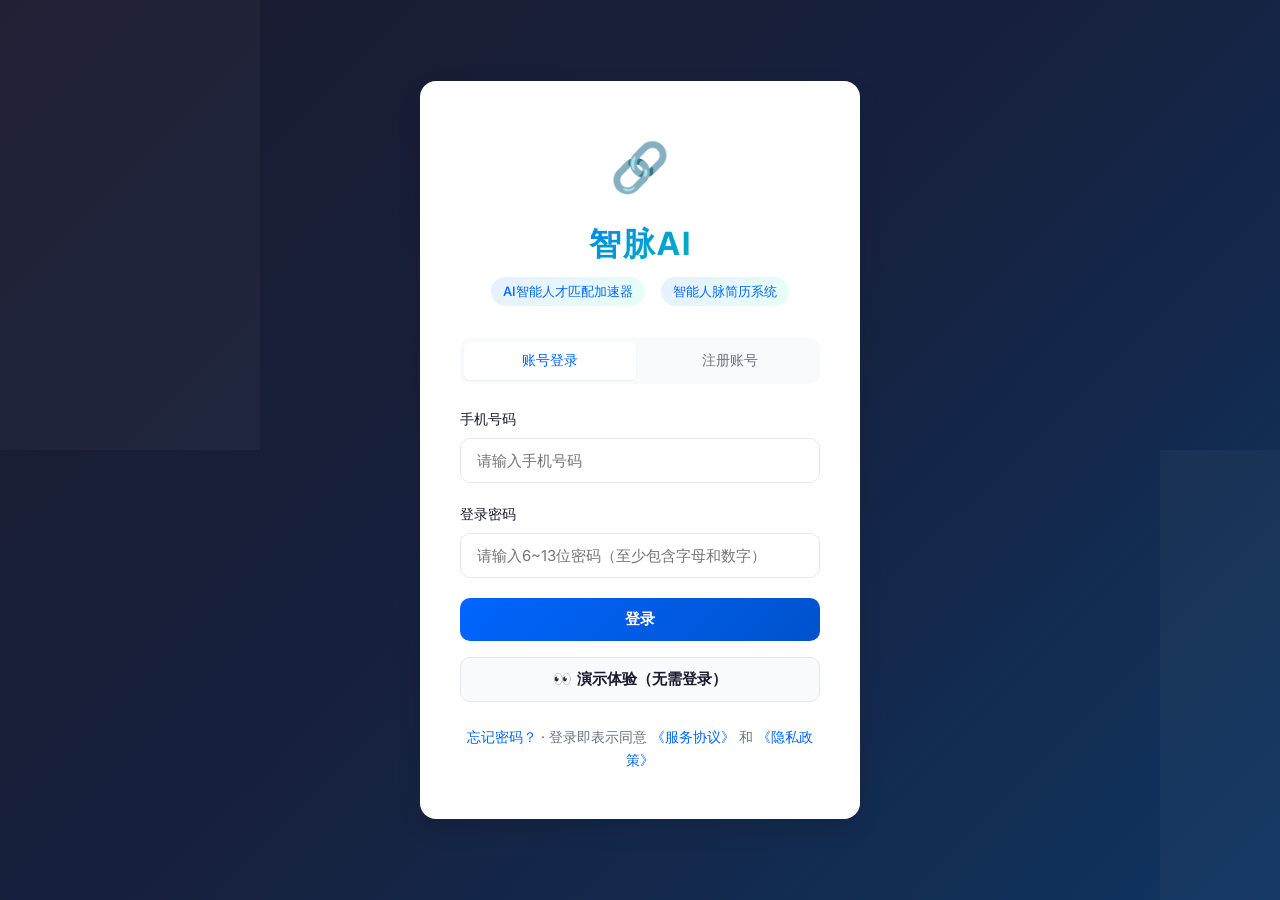
==== commit 72f7fe37: "Update print statement from 'Hello' to 'Goodbye'" ====
--- a/ai/index.html
+++ b/ai/index.html
@@ -3,160 +3,363 @@
 <head>
     <meta charset="UTF-8">
     <meta name="viewport" content="width=device-width, initial-scale=1.0">
-    <title>智脉AI - 智能匹配工作台</title>
-    <link rel="preconnect" href="https://fonts.googleapis.com">
-    <link rel="preconnect" href="https://fonts.gstatic.com" crossorigin>
-    <link href="https://fonts.googleapis.com/css2?family=Inter:wght@300;400;500;600;700;800&display=swap" rel="stylesheet">
+    <title>智脉AI - 智能人脉简历系统</title>
+    <link href="https://fonts.googleapis.com/css2?family=Inter:wght@300;400;500;600;700&display=swap" rel="stylesheet">
     <style>
-        :root {
-            --bg-primary: #030307;
-            --bg-secondary: #0a0a0f;
-            --bg-card: rgba(255, 255, 255, 0.03);
-            --bg-card-hover: rgba(255, 255, 255, 0.06);
-            --text-primary: #ffffff;
-            --text-secondary: #8b8b9a;
-            --text-tertiary: #5a5a6e;
-            --accent-blue: #3b82f6;
-            --accent-purple: #8b5cf6;
-            --accent-pink: #ec4899;
-            --accent-cyan: #06b6d4;
-            --accent-green: #10b981;
-            --accent-orange: #f59e0b;
-            --border-color: rgba(255, 255, 255, 0.08);
-            --border-glow: rgba(139, 92, 246, 0.3);
-            --glass-bg: rgba(255, 255, 255, 0.05);
-            --glass-border: rgba(255, 255, 255, 0.1);
-            --sidebar-width: 260px;
-            --header-height: 64px;
-        }
-
         * {
             margin: 0;
             padding: 0;
             box-sizing: border-box;
         }
 
+        :root {
+            --primary-color: #0066ff;
+            --primary-light: #e6f0ff;
+            --secondary-color: #00d4aa;
+            --accent-color: #ff6b35;
+            --text-dark: #1a1a2e;
+            --text-gray: #6b7280;
+            --text-light: #9ca3af;
+            --bg-light: #f8fafc;
+            --bg-white: #ffffff;
+            --border-color: #e5e7eb;
+            --shadow-sm: 0 1px 2px rgba(0, 0, 0, 0.05);
+            --shadow-md: 0 4px 6px rgba(0, 0, 0, 0.07);
+            --shadow-lg: 0 10px 25px rgba(0, 0, 0, 0.1);
+            --radius-sm: 6px;
+            --radius-md: 10px;
+            --radius-lg: 16px;
+        }
+
         body {
-            font-family: 'Inter', -apple-system, BlinkMacSystemFont, 'Segoe UI', sans-serif;
-            background: var(--bg-primary);
-            color: var(--text-primary);
+            font-family: 'Inter', -apple-system, BlinkMacSystemFont, 'Segoe UI', Roboto, sans-serif;
+            background: var(--bg-light);
+            color: var(--text-dark);
             line-height: 1.6;
-            overflow-x: hidden;
-        }
-
-        /* Layout */
-        .app-container {
-            display: flex;
             min-height: 100vh;
         }
 
-        /* Sidebar */
-        .sidebar {
-            width: var(--sidebar-width);
-            background: var(--bg-secondary);
-            border-right: 1px solid var(--border-color);
-            position: fixed;
-            top: 0;
-            left: 0;
-            height: 100vh;
-            display: flex;
-            flex-direction: column;
-            z-index: 100;
-        }
-
-        .sidebar-header {
-            padding: 20px;
-            border-bottom: 1px solid var(--border-color);
-        }
-
-        .logo {
-            display: flex;
-            align-items: center;
-            gap: 12px;
-            text-decoration: none;
-        }
-
-        .logo-icon {
-            width: 40px;
-            height: 40px;
-            background: linear-gradient(135deg, var(--accent-blue), var(--accent-purple));
-            border-radius: 10px;
+        /* Login Page Styles */
+        .login-container {
+            min-height: 100vh;
             display: flex;
             align-items: center;
             justify-content: center;
-            font-weight: 800;
-            font-size: 18px;
-        }
-
-        .logo-text {
+            background: linear-gradient(135deg, #1a1a2e 0%, #16213e 50%, #0f3460 100%);
+            position: relative;
+            overflow: hidden;
+        }
+
+        .login-container::before {
+            content: '';
+            position: absolute;
+            width: 200%;
+            height: 200%;
+            background: url("data:image/svg+xml,%3Csvg xmlns='http://www.w3.org/2000/svg' viewBox='0 0 800 800'%3E%3Cg fill='none' fill-rule='evenodd'%3E%3Cg fill='%23ffffff' fill-opacity='0.03'%3E%3Cpath d='M400 0h200v200H400zM0 400h200v200H0zM600 600h200v200H600zM200 200h200v200H200z'/%3E%3C/g%3E%3C/g%3E%3C/svg%3E");
+            animation: float 20s linear infinite;
+        }
+
+        @keyframes float {
+            0% { transform: translate(-50%, -50%); }
+            100% { transform: translate(0%, 0%); }
+        }
+
+        .login-box {
+            background: var(--bg-white);
+            border-radius: var(--radius-lg);
+            box-shadow: var(--shadow-lg);
+            width: 100%;
+            max-width: 440px;
+            padding: 48px 40px;
+            position: relative;
+            z-index: 1;
+        }
+
+        .login-logo {
+            text-align: center;
+            margin-bottom: 32px;
+        }
+
+        .login-logo img {
+            width: 80px;
+            height: 80px;
+            margin-bottom: 12px;
+            border-radius: 16px;
+            box-shadow: 0 4px 12px rgba(0, 102, 255, 0.2);
+        }
+
+        .login-logo h1 {
+            font-size: 32px;
+            font-weight: 700;
+            background: linear-gradient(135deg, #0066ff, #00d4aa);
+            -webkit-background-clip: text;
+            -webkit-text-fill-color: transparent;
+            background-clip: text;
+            margin-bottom: 8px;
+            letter-spacing: 2px;
+        }
+
+        .login-logo .tagline {
+            color: var(--text-gray);
+            font-size: 13px;
+            display: flex;
+            justify-content: center;
+            gap: 16px;
+        }
+
+        .login-logo .tagline span {
+            padding: 4px 12px;
+            background: linear-gradient(135deg, var(--primary-light), #e6fff7);
+            border-radius: 20px;
+            color: var(--primary-color);
+            font-weight: 500;
+        }
+
+        .form-group {
+            margin-bottom: 20px;
+        }
+
+        .form-group label {
+            display: block;
+            font-size: 14px;
+            font-weight: 500;
+            color: var(--text-dark);
+            margin-bottom: 8px;
+        }
+
+        .form-group input, .form-group textarea, .form-group select {
+            width: 100%;
+            padding: 12px 16px;
+            border: 1px solid var(--border-color);
+            border-radius: var(--radius-md);
+            font-size: 15px;
+            transition: all 0.3s;
+            outline: none;
+            font-family: inherit;
+        }
+
+        .form-group input:focus, .form-group textarea:focus, .form-group select:focus {
+            border-color: var(--primary-color);
+            box-shadow: 0 0 0 3px var(--primary-light);
+        }
+
+        .form-group .input-group {
+            display: flex;
+            gap: 12px;
+        }
+
+        .form-group .input-group input {
+            flex: 1;
+        }
+
+        .btn {
+            padding: 12px 24px;
+            border-radius: var(--radius-md);
+            font-size: 15px;
+            font-weight: 600;
+            cursor: pointer;
+            transition: all 0.3s;
+            border: none;
+            text-align: center;
+            display: inline-flex;
+            align-items: center;
+            justify-content: center;
+            gap: 8px;
+        }
+
+        .btn-primary {
+            background: linear-gradient(135deg, var(--primary-color), #0052cc);
+            color: white;
+        }
+
+        .btn-primary:hover {
+            transform: translateY(-2px);
+            box-shadow: 0 6px 20px rgba(0, 102, 255, 0.3);
+        }
+
+        .btn-secondary {
+            background: var(--bg-light);
+            color: var(--text-dark);
+            border: 1px solid var(--border-color);
+        }
+
+        .btn-secondary:hover {
+            background: var(--border-color);
+        }
+
+        .btn-success {
+            background: linear-gradient(135deg, #00d4aa, #00b894);
+            color: white;
+        }
+
+        .btn-success:hover {
+            transform: translateY(-2px);
+            box-shadow: 0 6px 20px rgba(0, 212, 170, 0.3);
+        }
+
+        .btn-orange {
+            background: linear-gradient(135deg, #ff6b35, #f97316);
+            color: white;
+        }
+
+        .btn-small {
+            padding: 8px 16px;
+            font-size: 13px;
+        }
+
+        .btn-full {
+            width: 100%;
+        }
+
+        .login-footer {
+            text-align: center;
+            margin-top: 24px;
+            font-size: 14px;
+            color: var(--text-gray);
+        }
+
+        .login-footer a {
+            color: var(--primary-color);
+            text-decoration: none;
+            font-weight: 500;
+        }
+
+        .tabs {
+            display: flex;
+            gap: 8px;
+            margin-bottom: 24px;
+            background: var(--bg-light);
+            padding: 4px;
+            border-radius: var(--radius-md);
+        }
+
+        .tab {
+            flex: 1;
+            padding: 10px 16px;
+            border: none;
+            background: transparent;
+            font-size: 14px;
+            font-weight: 500;
+            color: var(--text-gray);
+            cursor: pointer;
+            border-radius: var(--radius-sm);
+            transition: all 0.3s;
+        }
+
+        .tab.active {
+            background: var(--bg-white);
+            color: var(--primary-color);
+            box-shadow: var(--shadow-sm);
+        }
+
+        .verify-btn {
+            padding: 12px;
+            background: var(--primary-light);
+            color: var(--primary-color);
+            border: none;
+            border-radius: var(--radius-md);
+            font-size: 13px;
+            font-weight: 500;
+            cursor: pointer;
+            white-space: nowrap;
+            transition: all 0.3s;
+        }
+
+        .verify-btn:hover {
+            background: var(--primary-color);
+            color: white;
+        }
+
+        /* Main App Styles */
+        .app-container {
+            display: none;
+            min-height: 100vh;
+        }
+
+        .app-container.active {
+            display: flex;
+        }
+
+        .sidebar {
+            width: 260px;
+            background: var(--bg-white);
+            border-right: 1px solid var(--border-color);
+            padding: 24px 16px;
+            display: flex;
+            flex-direction: column;
+            position: fixed;
+            height: 100vh;
+            left: 0;
+            top: 0;
+            z-index: 100;
+        }
+
+        .sidebar-logo {
+            padding: 0 12px;
+            margin-bottom: 32px;
+            text-align: center;
+        }
+
+        .sidebar-logo img {
+            width: 48px;
+            height: 48px;
+            border-radius: 12px;
+            margin-bottom: 8px;
+        }
+
+        .sidebar-logo h2 {
             font-size: 20px;
             font-weight: 700;
-            background: linear-gradient(135deg, var(--accent-blue), var(--accent-purple));
+            background: linear-gradient(135deg, var(--primary-color), var(--secondary-color));
             -webkit-background-clip: text;
             -webkit-text-fill-color: transparent;
-        }
-
-        .sidebar-nav {
+            background-clip: text;
+        }
+
+        .sidebar-logo span {
+            font-size: 11px;
+            color: var(--text-light);
+            display: block;
+            margin-top: 4px;
+        }
+
+        .nav-menu {
+            list-style: none;
             flex: 1;
-            padding: 16px 12px;
-            overflow-y: auto;
-        }
-
-        .nav-section {
-            margin-bottom: 24px;
-        }
-
-        .nav-section-title {
-            font-size: 11px;
-            font-weight: 600;
-            color: var(--text-tertiary);
-            text-transform: uppercase;
-            letter-spacing: 1px;
-            padding: 8px 12px;
         }
 
         .nav-item {
+            margin-bottom: 4px;
+        }
+
+        .nav-link {
             display: flex;
             align-items: center;
             gap: 12px;
             padding: 12px 16px;
-            border-radius: 10px;
-            color: var(--text-secondary);
+            color: var(--text-gray);
             text-decoration: none;
+            border-radius: var(--radius-md);
             font-size: 14px;
             font-weight: 500;
+            transition: all 0.3s;
             cursor: pointer;
-            transition: all 0.2s ease;
-            margin-bottom: 4px;
-        }
-
-        .nav-item:hover {
-            background: var(--bg-card-hover);
-            color: var(--text-primary);
-        }
-
-        .nav-item.active {
-            background: linear-gradient(135deg, rgba(59, 130, 246, 0.15), rgba(139, 92, 246, 0.15));
-            color: var(--text-primary);
-            border: 1px solid rgba(139, 92, 246, 0.2);
-        }
-
-        .nav-item-icon {
+        }
+
+        .nav-link:hover {
+            background: var(--bg-light);
+            color: var(--text-dark);
+        }
+
+        .nav-link.active {
+            background: var(--primary-light);
+            color: var(--primary-color);
+        }
+
+        .nav-link svg {
             width: 20px;
             height: 20px;
-            display: flex;
-            align-items: center;
-            justify-content: center;
-            font-size: 18px;
-        }
-
-        .nav-item-badge {
-            margin-left: auto;
-            padding: 2px 8px;
-            background: var(--accent-purple);
-            border-radius: 10px;
-            font-size: 11px;
-            font-weight: 600;
+            flex-shrink: 0;
         }
 
         .sidebar-footer {
@@ -169,786 +372,777 @@
             align-items: center;
             gap: 12px;
             padding: 12px;
-            background: var(--bg-card);
-            border-radius: 12px;
+            background: var(--bg-light);
+            border-radius: var(--radius-md);
         }
 
         .user-avatar {
             width: 40px;
             height: 40px;
-            background: linear-gradient(135deg, var(--accent-purple), var(--accent-pink));
-            border-radius: 10px;
+            border-radius: 50%;
+            background: linear-gradient(135deg, var(--primary-color), var(--secondary-color));
             display: flex;
             align-items: center;
             justify-content: center;
-            font-weight: 700;
+            color: white;
+            font-weight: 600;
+            font-size: 16px;
         }
 
         .user-details {
             flex: 1;
         }
 
-        .user-name {
+        .user-details h4 {
             font-size: 14px;
             font-weight: 600;
-        }
-
-        .user-role {
+            color: var(--text-dark);
+        }
+
+        .user-details p {
             font-size: 12px;
-            color: var(--text-tertiary);
-        }
-
-        /* Main Content */
+            color: var(--text-gray);
+        }
+
         .main-content {
             flex: 1;
-            margin-left: var(--sidebar-width);
+            margin-left: 260px;
+            padding: 24px 32px;
+            background: var(--bg-light);
             min-height: 100vh;
         }
 
-        /* Header */
-        .header {
-            height: var(--header-height);
-            background: rgba(3, 3, 7, 0.8);
-            backdrop-filter: blur(20px);
-            border-bottom: 1px solid var(--border-color);
+        .page-header {
+            margin-bottom: 32px;
+        }
+
+        .page-header h1 {
+            font-size: 28px;
+            font-weight: 700;
+            color: var(--text-dark);
+            margin-bottom: 8px;
+        }
+
+        .page-header p {
+            color: var(--text-gray);
+            font-size: 15px;
+        }
+
+        /* Dashboard Stats */
+        .stats-grid {
+            display: grid;
+            grid-template-columns: repeat(4, 1fr);
+            gap: 24px;
+            margin-bottom: 32px;
+        }
+
+        .stat-card {
+            background: var(--bg-white);
+            border-radius: var(--radius-lg);
+            padding: 24px;
+            box-shadow: var(--shadow-sm);
+            transition: all 0.3s;
+        }
+
+        .stat-card:hover {
+            transform: translateY(-4px);
+            box-shadow: var(--shadow-md);
+        }
+
+        .stat-card .icon {
+            width: 48px;
+            height: 48px;
+            border-radius: var(--radius-md);
+            display: flex;
+            align-items: center;
+            justify-content: center;
+            margin-bottom: 16px;
+        }
+
+        .stat-card .icon.blue {
+            background: var(--primary-light);
+            color: var(--primary-color);
+        }
+
+        .stat-card .icon.green {
+            background: #e6fcf5;
+            color: #00d4aa;
+        }
+
+        .stat-card .icon.orange {
+            background: #fff7ed;
+            color: #ff6b35;
+        }
+
+        .stat-card .icon.purple {
+            background: #f3e8ff;
+            color: #9333ea;
+        }
+
+        .stat-card h3 {
+            font-size: 28px;
+            font-weight: 700;
+            color: var(--text-dark);
+            margin-bottom: 4px;
+        }
+
+        .stat-card p {
+            font-size: 14px;
+            color: var(--text-gray);
+        }
+
+        .stat-card .trend {
+            display: inline-flex;
+            align-items: center;
+            gap: 4px;
+            font-size: 13px;
+            font-weight: 500;
+            margin-top: 8px;
+            padding: 4px 8px;
+            border-radius: var(--radius-sm);
+        }
+
+        .stat-card .trend.up {
+            background: #e6fcf5;
+            color: #00d4aa;
+        }
+
+        /* Cards Grid */
+        .cards-grid {
+            display: grid;
+            grid-template-columns: repeat(2, 1fr);
+            gap: 24px;
+        }
+
+        .card {
+            background: var(--bg-white);
+            border-radius: var(--radius-lg);
+            padding: 24px;
+            box-shadow: var(--shadow-sm);
+        }
+
+        .card-header {
             display: flex;
             align-items: center;
             justify-content: space-between;
-            padding: 0 24px;
-            position: sticky;
-            top: 0;
-            z-index: 50;
-        }
-
-        .header-left {
+            margin-bottom: 20px;
+        }
+
+        .card-header h3 {
+            font-size: 18px;
+            font-weight: 600;
+            color: var(--text-dark);
+        }
+
+        .card-header a {
+            font-size: 14px;
+            color: var(--primary-color);
+            text-decoration: none;
+            font-weight: 500;
+        }
+
+        /* Upload Section */
+        .upload-area {
+            border: 2px dashed var(--border-color);
+            border-radius: var(--radius-lg);
+            padding: 48px;
+            text-align: center;
+            transition: all 0.3s;
+            cursor: pointer;
+            background: var(--bg-light);
+        }
+
+        .upload-area:hover {
+            border-color: var(--primary-color);
+            background: var(--primary-light);
+        }
+
+        .upload-area .icon {
+            width: 64px;
+            height: 64px;
+            margin: 0 auto 16px;
+            background: var(--primary-light);
+            border-radius: 50%;
+            display: flex;
+            align-items: center;
+            justify-content: center;
+            color: var(--primary-color);
+        }
+
+        .upload-area h3 {
+            font-size: 18px;
+            font-weight: 600;
+            color: var(--text-dark);
+            margin-bottom: 8px;
+        }
+
+        .upload-area p {
+            font-size: 14px;
+            color: var(--text-gray);
+        }
+
+        .upload-options {
+            display: grid;
+            grid-template-columns: repeat(2, 1fr);
+            gap: 16px;
+            margin-top: 24px;
+        }
+
+        .upload-option {
+            padding: 20px;
+            border: 1px solid var(--border-color);
+            border-radius: var(--radius-md);
+            text-align: center;
+            cursor: pointer;
+            transition: all 0.3s;
+        }
+
+        .upload-option:hover {
+            border-color: var(--primary-color);
+            background: var(--primary-light);
+        }
+
+        .upload-option h4 {
+            font-size: 15px;
+            font-weight: 600;
+            color: var(--text-dark);
+            margin-bottom: 4px;
+        }
+
+        .upload-option p {
+            font-size: 13px;
+            color: var(--text-gray);
+        }
+
+        /* Resume List */
+        .resume-table {
+            width: 100%;
+            background: var(--bg-white);
+            border-radius: var(--radius-lg);
+            overflow: hidden;
+            box-shadow: var(--shadow-sm);
+        }
+
+        .resume-table table {
+            width: 100%;
+            border-collapse: collapse;
+        }
+
+        .resume-table th {
+            padding: 16px 20px;
+            text-align: left;
+            font-size: 13px;
+            font-weight: 600;
+            color: var(--text-gray);
+            background: var(--bg-light);
+            border-bottom: 1px solid var(--border-color);
+        }
+
+        .resume-table td {
+            padding: 16px 20px;
+            font-size: 14px;
+            color: var(--text-dark);
+            border-bottom: 1px solid var(--border-color);
+        }
+
+        .resume-table tr:hover {
+            background: var(--bg-light);
+        }
+
+        .resume-name {
+            font-weight: 600;
+            color: var(--primary-color);
+        }
+
+        .match-badge {
+            display: inline-block;
+            padding: 4px 10px;
+            border-radius: 20px;
+            font-size: 12px;
+            font-weight: 600;
+        }
+
+        .match-badge.high {
+            background: #e6fcf5;
+            color: #00d4aa;
+        }
+
+        .match-badge.medium {
+            background: #fff7ed;
+            color: #f97316;
+        }
+
+        .match-badge.low {
+            background: #fee2e2;
+            color: #ef4444;
+        }
+
+        .tags {
+            display: flex;
+            gap: 6px;
+            flex-wrap: wrap;
+        }
+
+        .tag {
+            display: inline-block;
+            padding: 3px 10px;
+            background: var(--primary-light);
+            color: var(--primary-color);
+            border-radius: 20px;
+            font-size: 12px;
+            font-weight: 500;
+        }
+
+        /* Filter Bar */
+        .filter-bar {
+            display: flex;
+            gap: 16px;
+            margin-bottom: 24px;
+            flex-wrap: wrap;
+        }
+
+        .filter-bar input,
+        .filter-bar select {
+            padding: 10px 16px;
+            border: 1px solid var(--border-color);
+            border-radius: var(--radius-md);
+            font-size: 14px;
+            outline: none;
+            background: var(--bg-white);
+        }
+
+        .filter-bar input:focus,
+        .filter-bar select:focus {
+            border-color: var(--primary-color);
+        }
+
+        .filter-bar input {
+            flex: 1;
+            min-width: 200px;
+        }
+
+        /* AI Match Result */
+        .match-result {
+            background: var(--bg-white);
+            border-radius: var(--radius-lg);
+            padding: 24px;
+            box-shadow: var(--shadow-sm);
+            margin-bottom: 24px;
+        }
+
+        .match-result-header {
             display: flex;
             align-items: center;
             gap: 16px;
-        }
-
-        .page-title {
+            margin-bottom: 20px;
+            padding-bottom: 20px;
+            border-bottom: 1px solid var(--border-color);
+        }
+
+        .match-score {
+            width: 80px;
+            height: 80px;
+            border-radius: 50%;
+            display: flex;
+            flex-direction: column;
+            align-items: center;
+            justify-content: center;
+            font-weight: 700;
+        }
+
+        .match-score.excellent {
+            background: linear-gradient(135deg, #00d4aa, #00b894);
+            color: white;
+        }
+
+        .match-score.good {
+            background: linear-gradient(135deg, #f97316, #ea580c);
+            color: white;
+        }
+
+        .match-score.poor {
+            background: linear-gradient(135deg, #ef4444, #dc2626);
+            color: white;
+        }
+
+        .match-score span {
+            font-size: 24px;
+        }
+
+        .match-score small {
+            font-size: 11px;
+            font-weight: 500;
+        }
+
+        .match-result-header h3 {
             font-size: 18px;
             font-weight: 600;
-        }
-
-        .header-right {
-            display: flex;
-            align-items: center;
-            gap: 12px;
-        }
-
-        .search-box {
-            display: flex;
-            align-items: center;
-            gap: 8px;
-            padding: 8px 16px;
-            background: var(--bg-card);
-            border: 1px solid var(--border-color);
-            border-radius: 10px;
-            width: 280px;
-        }
-
-        .search-box input {
-            flex: 1;
-            background: none;
-            border: none;
-            color: var(--text-primary);
+            color: var(--text-dark);
+            margin-bottom: 4px;
+        }
+
+        .match-result-header p {
             font-size: 14px;
-            outline: none;
-        }
-
-        .search-box input::placeholder {
-            color: var(--text-tertiary);
-        }
-
-        .header-btn {
-            width: 40px;
-            height: 40px;
+            color: var(--text-gray);
+        }
+
+        .match-dimensions {
+            display: grid;
+            grid-template-columns: repeat(3, 1fr);
+            gap: 16px;
+        }
+
+        .dimension-item {
+            padding: 16px;
+            background: var(--bg-light);
+            border-radius: var(--radius-md);
+        }
+
+        .dimension-item h4 {
+            font-size: 13px;
+            color: var(--text-gray);
+            margin-bottom: 8px;
+        }
+
+        .dimension-item .value {
+            font-size: 15px;
+            font-weight: 600;
+            color: var(--text-dark);
+        }
+
+        .dimension-item .status {
+            display: inline-block;
+            font-size: 12px;
+            padding: 2px 8px;
+            border-radius: 4px;
+            margin-top: 4px;
+        }
+
+        .dimension-item .status.match {
+            background: #e6fcf5;
+            color: #00d4aa;
+        }
+
+        .dimension-item .status.mismatch {
+            background: #fee2e2;
+            color: #ef4444;
+        }
+
+        /* Matching Methods */
+        .matching-methods {
+            display: grid;
+            grid-template-columns: repeat(5, 1fr);
+            gap: 16px;
+            margin-bottom: 24px;
+        }
+
+        .method-card {
+            background: var(--bg-white);
+            border-radius: var(--radius-lg);
+            padding: 20px;
+            text-align: center;
+            box-shadow: var(--shadow-sm);
+            cursor: pointer;
+            transition: all 0.3s;
+            border: 2px solid transparent;
+        }
+
+        .method-card:hover {
+            border-color: var(--primary-color);
+            transform: translateY(-4px);
+        }
+
+        .method-card.active {
+            border-color: var(--primary-color);
+            background: var(--primary-light);
+        }
+
+        .method-card .method-icon {
+            width: 48px;
+            height: 48px;
+            margin: 0 auto 12px;
+            background: var(--primary-light);
+            border-radius: 50%;
             display: flex;
             align-items: center;
             justify-content: center;
-            background: var(--bg-card);
-            border: 1px solid var(--border-color);
-            border-radius: 10px;
-            color: var(--text-secondary);
+            color: var(--primary-color);
+            font-size: 20px;
+        }
+
+        .method-card h4 {
+            font-size: 14px;
+            font-weight: 600;
+            color: var(--text-dark);
+            margin-bottom: 4px;
+        }
+
+        .method-card p {
+            font-size: 12px;
+            color: var(--text-gray);
+        }
+
+        /* Job Posting Card */
+        .job-list {
+            display: flex;
+            flex-direction: column;
+            gap: 16px;
+        }
+
+        .job-card {
+            background: var(--bg-white);
+            border-radius: var(--radius-lg);
+            padding: 20px;
+            box-shadow: var(--shadow-sm);
+            display: flex;
+            align-items: center;
+            gap: 16px;
+            transition: all 0.3s;
             cursor: pointer;
-            transition: all 0.2s ease;
-            position: relative;
-        }
-
-        .header-btn:hover {
-            background: var(--bg-card-hover);
-            color: var(--text-primary);
-        }
-
-        .header-btn .badge {
-            position: absolute;
-            top: -4px;
-            right: -4px;
-            width: 18px;
-            height: 18px;
-            background: var(--accent-pink);
-            border-radius: 50%;
-            font-size: 10px;
-            font-weight: 600;
+        }
+
+        .job-card:hover {
+            box-shadow: var(--shadow-md);
+            transform: translateX(4px);
+        }
+
+        .job-icon {
+            width: 56px;
+            height: 56px;
+            border-radius: var(--radius-md);
+            background: var(--primary-light);
             display: flex;
             align-items: center;
             justify-content: center;
-        }
-
-        /* Content Area */
-        .content-area {
-            padding: 24px;
-        }
-
-        /* Stats Cards */
-        .stats-grid {
-            display: grid;
-            grid-template-columns: repeat(4, 1fr);
-            gap: 20px;
-            margin-bottom: 24px;
-        }
-
-        .stat-card {
-            background: var(--bg-card);
-            border: 1px solid var(--border-color);
-            border-radius: 16px;
-            padding: 20px;
-            transition: all 0.3s ease;
-        }
-
-        .stat-card:hover {
-            border-color: var(--border-glow);
-            transform: translateY(-2px);
-        }
-
-        .stat-header {
-            display: flex;
-            align-items: center;
-            justify-content: space-between;
-            margin-bottom: 12px;
-        }
-
-        .stat-icon {
-            width: 40px;
-            height: 40px;
-            border-radius: 10px;
-            display: flex;
-            align-items: center;
-            justify-content: center;
-            font-size: 20px;
-        }
-
-        .stat-icon.blue { background: rgba(59, 130, 246, 0.15); }
-        .stat-icon.purple { background: rgba(139, 92, 246, 0.15); }
-        .stat-icon.pink { background: rgba(236, 72, 153, 0.15); }
-        .stat-icon.cyan { background: rgba(6, 182, 212, 0.15); }
-
-        .stat-trend {
-            display: flex;
-            align-items: center;
-            gap: 4px;
-            font-size: 12px;
-            font-weight: 500;
-        }
-
-        .stat-trend.up { color: var(--accent-green); }
-        .stat-trend.down { color: var(--accent-pink); }
-
-        .stat-value {
-            font-size: 28px;
-            font-weight: 700;
+            color: var(--primary-color);
+            font-size: 24px;
+        }
+
+        .job-info {
+            flex: 1;
+        }
+
+        .job-info h4 {
+            font-size: 16px;
+            font-weight: 600;
+            color: var(--text-dark);
             margin-bottom: 4px;
         }
 
-        .stat-label {
-            font-size: 13px;
-            color: var(--text-tertiary);
-        }
-
-        /* AI Matching Flow Section */
-        .matching-flow {
-            background: var(--bg-card);
-            border: 1px solid var(--border-color);
-            border-radius: 20px;
-            padding: 24px;
-            margin-bottom: 24px;
-        }
-
-        .section-header {
-            display: flex;
-            align-items: center;
-            justify-content: space-between;
-            margin-bottom: 24px;
-        }
-
-        .section-title {
+        .job-info p {
+            font-size: 14px;
+            color: var(--text-gray);
+        }
+
+        .job-stats {
+            text-align: right;
+        }
+
+        .job-stats .count {
             font-size: 20px;
             font-weight: 700;
-            display: flex;
-            align-items: center;
-            gap: 12px;
-        }
-
-        .section-title-icon {
-            width: 36px;
-            height: 36px;
-            background: linear-gradient(135deg, var(--accent-blue), var(--accent-purple));
-            border-radius: 10px;
-            display: flex;
-            align-items: center;
-            justify-content: center;
-        }
-
-        .flow-steps {
-            display: grid;
-            grid-template-columns: repeat(5, 1fr);
-            gap: 16px;
-        }
-
-        .flow-step {
-            background: var(--bg-secondary);
-            border: 1px solid var(--border-color);
-            border-radius: 16px;
-            padding: 20px;
-            cursor: pointer;
-            transition: all 0.3s ease;
-            position: relative;
-        }
-
-        .flow-step:hover {
-            border-color: var(--accent-purple);
-            transform: translateY(-4px);
-            box-shadow: 0 8px 30px rgba(139, 92, 246, 0.15);
-        }
-
-        .flow-step.active {
-            border-color: var(--accent-purple);
-            background: linear-gradient(135deg, rgba(59, 130, 246, 0.1), rgba(139, 92, 246, 0.1));
-        }
-
-        .flow-step-number {
-            width: 32px;
-            height: 32px;
-            background: linear-gradient(135deg, var(--accent-blue), var(--accent-purple));
-            border-radius: 8px;
-            display: flex;
-            align-items: center;
-            justify-content: center;
-            font-size: 14px;
-            font-weight: 700;
-            margin-bottom: 12px;
-        }
-
-        .flow-step-title {
-            font-size: 15px;
-            font-weight: 600;
-            margin-bottom: 8px;
-        }
-
-        .flow-step-desc {
+            color: var(--primary-color);
+        }
+
+        .job-stats .label {
             font-size: 12px;
-            color: var(--text-tertiary);
-            line-height: 1.5;
-        }
-
-        .flow-connector {
-            position: absolute;
-            right: -16px;
-            top: 50%;
-            transform: translateY(-50%);
-            width: 16px;
-            height: 2px;
-            background: var(--border-color);
-        }
-
-        .flow-step:last-child .flow-connector {
+            color: var(--text-gray);
+        }
+
+        /* Page Sections */
+        .page-section {
             display: none;
         }
 
-        /* AI Panel */
-        .ai-panel {
-            background: var(--bg-card);
-            border: 1px solid var(--border-color);
-            border-radius: 20px;
-            overflow: hidden;
-        }
-
-        .ai-panel-header {
-            padding: 20px 24px;
-            border-bottom: 1px solid var(--border-color);
-            display: flex;
-            align-items: center;
-            justify-content: space-between;
-        }
-
-        .ai-panel-tabs {
-            display: flex;
-            gap: 8px;
-        }
-
-        .ai-tab {
-            padding: 8px 16px;
-            background: transparent;
-            border: 1px solid var(--border-color);
-            border-radius: 8px;
-            color: var(--text-secondary);
-            font-size: 13px;
-            font-weight: 500;
-            cursor: pointer;
-            transition: all 0.2s ease;
-        }
-
-        .ai-tab:hover {
-            background: var(--bg-card-hover);
-        }
-
-        .ai-tab.active {
-            background: linear-gradient(135deg, var(--accent-blue), var(--accent-purple));
-            border-color: transparent;
-            color: white;
-        }
-
-        .ai-panel-body {
-            padding: 24px;
-        }
-
-        /* Form Styles */
-        .form-section {
-            margin-bottom: 24px;
-        }
-
-        .form-section-title {
-            font-size: 14px;
-            font-weight: 600;
-            margin-bottom: 12px;
-            color: var(--text-secondary);
-        }
-
-        .form-row {
-            display: grid;
-            grid-template-columns: repeat(2, 1fr);
-            gap: 16px;
-            margin-bottom: 16px;
-        }
-
-        .form-group {
-            margin-bottom: 16px;
-        }
-
-        .form-label {
+        .page-section.active {
             display: block;
-            font-size: 13px;
-            font-weight: 500;
-            margin-bottom: 8px;
-            color: var(--text-secondary);
-        }
-
-        .form-input,
-        .form-select,
-        .form-textarea {
-            width: 100%;
-            padding: 12px 16px;
-            background: var(--bg-secondary);
-            border: 1px solid var(--border-color);
-            border-radius: 10px;
-            color: var(--text-primary);
-            font-size: 14px;
-            font-family: inherit;
-            transition: all 0.2s ease;
-        }
-
-        .form-input:focus,
-        .form-select:focus,
-        .form-textarea:focus {
-            outline: none;
-            border-color: var(--accent-purple);
-            box-shadow: 0 0 0 3px rgba(139, 92, 246, 0.15);
-        }
-
-        .form-textarea {
-            min-height: 120px;
-            resize: vertical;
-        }
-
-        .form-select {
-            cursor: pointer;
-            appearance: none;
-            background-image: url("data:image/svg+xml,%3Csvg xmlns='http://www.w3.org/2000/svg' width='16' height='16' viewBox='0 0 24 24' fill='none' stroke='%238b8b9a' stroke-width='2'%3E%3Cpath d='M6 9l6 6 6-6'/%3E%3C/svg%3E");
-            background-repeat: no-repeat;
-            background-position: right 12px center;
-        }
-
-        .form-select option {
-            background: var(--bg-secondary);
-        }
-
-        /* Button Styles */
-        .btn {
-            padding: 12px 24px;
-            border-radius: 10px;
-            font-size: 14px;
-            font-weight: 600;
-            cursor: pointer;
-            transition: all 0.3s ease;
-            display: inline-flex;
-            align-items: center;
-            justify-content: center;
-            gap: 8px;
-            border: none;
-        }
-
-        .btn-primary {
-            background: linear-gradient(135deg, var(--accent-blue), var(--accent-purple));
-            color: white;
-            box-shadow: 0 4px 15px rgba(139, 92, 246, 0.3);
-        }
-
-        .btn-primary:hover {
-            transform: translateY(-2px);
-            box-shadow: 0 6px 20px rgba(139, 92, 246, 0.4);
-        }
-
-        .btn-secondary {
-            background: var(--bg-card);
-            border: 1px solid var(--border-color);
-            color: var(--text-primary);
-        }
-
-        .btn-secondary:hover {
-            background: var(--bg-card-hover);
-            border-color: var(--accent-purple);
-        }
-
-        .btn-ai {
-            background: linear-gradient(135deg, rgba(6, 182, 212, 0.2), rgba(139, 92, 246, 0.2));
-            border: 1px solid rgba(139, 92, 246, 0.3);
-            color: var(--accent-cyan);
-        }
-
-        .btn-ai:hover {
-            background: linear-gradient(135deg, rgba(6, 182, 212, 0.3), rgba(139, 92, 246, 0.3));
-        }
-
-        .btn-group {
-            display: flex;
-            gap: 12px;
-            margin-top: 20px;
-        }
-
-        /* AI Result Panel */
-        .ai-result {
-            background: var(--bg-secondary);
-            border: 1px solid var(--border-color);
-            border-radius: 16px;
-            padding: 24px;
-            margin-top: 24px;
-            display: none;
-        }
-
-        .ai-result.show {
-            display: block;
-            animation: slideIn 0.3s ease;
-        }
-
-        @keyframes slideIn {
-            from {
-                opacity: 0;
-                transform: translateY(10px);
-            }
-            to {
-                opacity: 1;
-                transform: translateY(0);
-            }
-        }
-
-        .ai-result-header {
-            display: flex;
-            align-items: center;
-            justify-content: space-between;
-            margin-bottom: 16px;
-        }
-
-        .ai-result-title {
-            display: flex;
-            align-items: center;
-            gap: 12px;
-            font-size: 16px;
-            font-weight: 600;
-        }
-
-        .ai-badge {
-            padding: 4px 10px;
-            background: linear-gradient(135deg, var(--accent-blue), var(--accent-purple));
-            border-radius: 6px;
-            font-size: 11px;
-            font-weight: 600;
-        }
-
-        .ai-result-content {
-            font-size: 14px;
-            line-height: 1.8;
-            color: var(--text-secondary);
-        }
-
-        .ai-result-content h4 {
-            color: var(--text-primary);
-            font-size: 15px;
-            margin: 16px 0 8px;
-        }
-
-        .ai-result-content h4:first-child {
-            margin-top: 0;
-        }
-
-        .ai-result-content ul {
-            padding-left: 20px;
-            margin: 8px 0;
-        }
-
-        .ai-result-content li {
-            margin-bottom: 6px;
-        }
-
-        .ai-result-content strong {
-            color: var(--accent-cyan);
-        }
-
-        /* Loading State */
-        .loading-overlay {
+        }
+
+        /* Modal */
+        .modal-overlay {
             position: fixed;
             top: 0;
             left: 0;
-            width: 100%;
-            height: 100%;
-            background: rgba(3, 3, 7, 0.8);
+            right: 0;
+            bottom: 0;
+            background: rgba(0, 0, 0, 0.5);
             display: none;
             align-items: center;
             justify-content: center;
             z-index: 1000;
         }
 
-        .loading-overlay.show {
-            display: flex;
-        }
-
-        .loading-spinner {
-            width: 60px;
-            height: 60px;
-            border: 3px solid var(--border-color);
-            border-top-color: var(--accent-purple);
-            border-radius: 50%;
-            animation: spin 1s linear infinite;
-        }
-
-        @keyframes spin {
-            to { transform: rotate(360deg); }
-        }
-
-        .loading-text {
-            margin-top: 16px;
-            font-size: 14px;
-            color: var(--text-secondary);
-        }
-
-        /* Score Cards */
-        .score-cards {
-            display: grid;
-            grid-template-columns: repeat(3, 1fr);
-            gap: 16px;
-            margin-bottom: 20px;
-        }
-
-        .score-card {
-            background: var(--bg-card);
-            border: 1px solid var(--border-color);
-            border-radius: 12px;
-            padding: 16px;
-            text-align: center;
-        }
-
-        .score-value {
-            font-size: 32px;
-            font-weight: 700;
-            margin-bottom: 4px;
-        }
-
-        .score-value.high { color: var(--accent-green); }
-        .score-value.medium { color: var(--accent-orange); }
-        .score-value.low { color: var(--accent-pink); }
-
-        .score-label {
-            font-size: 12px;
-            color: var(--text-tertiary);
-        }
-
-        /* Resume Card */
-        .resume-card {
-            background: var(--bg-card);
-            border: 1px solid var(--border-color);
-            border-radius: 16px;
-            padding: 20px;
-            margin-bottom: 16px;
-            cursor: pointer;
-            transition: all 0.3s ease;
-        }
-
-        .resume-card:hover {
-            border-color: var(--accent-purple);
-            transform: translateX(4px);
-        }
-
-        .resume-header {
-            display: flex;
-            align-items: center;
-            gap: 16px;
-            margin-bottom: 12px;
-        }
-
-        .resume-avatar {
-            width: 48px;
-            height: 48px;
-            background: linear-gradient(135deg, var(--accent-blue), var(--accent-purple));
-            border-radius: 12px;
-            display: flex;
-            align-items: center;
-            justify-content: center;
-            font-size: 20px;
-            font-weight: 700;
-        }
-
-        .resume-info {
-            flex: 1;
-        }
-
-        .resume-name {
-            font-size: 16px;
-            font-weight: 600;
-            margin-bottom: 4px;
-        }
-
-        .resume-meta {
-            font-size: 13px;
-            color: var(--text-tertiary);
-        }
-
-        .resume-score {
-            padding: 6px 12px;
-            border-radius: 8px;
-            font-size: 14px;
-            font-weight: 600;
-        }
-
-        .resume-score.high {
-            background: rgba(16, 185, 129, 0.15);
-            color: var(--accent-green);
-        }
-
-        .resume-score.medium {
-            background: rgba(245, 158, 11, 0.15);
-            color: var(--accent-orange);
-        }
-
-        .resume-tags {
-            display: flex;
-            gap: 8px;
-            flex-wrap: wrap;
-        }
-
-        .resume-tag {
-            padding: 4px 10px;
-            background: var(--bg-secondary);
-            border-radius: 6px;
-            font-size: 12px;
-            color: var(--text-secondary);
-        }
-
-        /* Modal */
-        .modal-overlay {
-            display: none;
-            position: fixed;
-            top: 0;
-            left: 0;
-            width: 100%;
-            height: 100%;
-            background: rgba(0, 0, 0, 0.8);
-            backdrop-filter: blur(10px);
-            z-index: 10000;
-            justify-content: center;
-            align-items: center;
-            padding: 20px;
-        }
-
         .modal-overlay.active {
             display: flex;
         }
 
         .modal {
-            background: var(--bg-secondary);
-            border: 1px solid var(--border-color);
-            border-radius: 24px;
-            max-width: 900px;
-            width: 100%;
+            background: var(--bg-white);
+            border-radius: var(--radius-lg);
+            padding: 32px;
+            max-width: 600px;
+            width: 90%;
             max-height: 90vh;
             overflow-y: auto;
-            animation: modalIn 0.3s ease;
-        }
-
-        @keyframes modalIn {
-            from {
-                opacity: 0;
-                transform: scale(0.95);
-            }
-            to {
-                opacity: 1;
-                transform: scale(1);
-            }
-        }
-
-        .modal-header {
+            position: relative;
+        }
+
+        .modal h2 {
+            font-size: 20px;
+            font-weight: 600;
+            margin-bottom: 24px;
+        }
+
+        .modal-close {
+            position: absolute;
+            top: 16px;
+            right: 16px;
+            background: none;
+            border: none;
+            font-size: 24px;
+            cursor: pointer;
+            color: var(--text-gray);
+        }
+
+        /* Candidate Care Section */
+        .care-section {
+            background: var(--bg-white);
+            border-radius: var(--radius-lg);
             padding: 24px;
-            border-bottom: 1px solid var(--border-color);
+            box-shadow: var(--shadow-sm);
+            margin-bottom: 24px;
+        }
+
+        .care-header {
             display: flex;
             align-items: center;
             justify-content: space-between;
-        }
-
-        .modal-title {
-            font-size: 20px;
-            font-weight: 700;
-        }
-
-        .modal-close {
-            width: 36px;
-            height: 36px;
-            background: var(--bg-card);
+            margin-bottom: 20px;
+        }
+
+        .care-header h3 {
+            font-size: 18px;
+            font-weight: 600;
+            color: var(--text-dark);
+        }
+
+        .care-levels {
+            display: flex;
+            gap: 12px;
+            margin-bottom: 20px;
+        }
+
+        .care-level {
+            flex: 1;
+            padding: 16px;
+            border-radius: var(--radius-md);
+            text-align: center;
+            cursor: pointer;
+            transition: all 0.3s;
+            border: 2px solid transparent;
+        }
+
+        .care-level:hover {
+            border-color: var(--primary-color);
+        }
+
+        .care-level.active {
+            border-color: var(--primary-color);
+            background: var(--primary-light);
+        }
+
+        .care-level.vip {
+            background: linear-gradient(135deg, #fef3c7, #fde68a);
+            border-color: #f59e0b;
+        }
+
+        .care-level.high {
+            background: linear-gradient(135deg, #dbeafe, #bfdbfe);
+            border-color: #3b82f6;
+        }
+
+        .care-level.normal {
+            background: var(--bg-light);
+            border-color: var(--border-color);
+        }
+
+        .care-level h4 {
+            font-size: 15px;
+            font-weight: 600;
+            margin-bottom: 4px;
+        }
+
+        .care-level p {
+            font-size: 12px;
+            color: var(--text-gray);
+        }
+
+        .reach-channels {
+            display: grid;
+            grid-template-columns: repeat(4, 1fr);
+            gap: 16px;
+            margin-top: 20px;
+        }
+
+        .reach-channel {
+            padding: 20px;
             border: 1px solid var(--border-color);
-            border-radius: 8px;
+            border-radius: var(--radius-md);
+            text-align: center;
+            cursor: pointer;
+            transition: all 0.3s;
+        }
+
+        .reach-channel:hover {
+            border-color: var(--primary-color);
+            background: var(--primary-light);
+        }
+
+        .reach-channel .channel-icon {
+            font-size: 28px;
+            margin-bottom: 8px;
+        }
+
+        .reach-channel h4 {
+            font-size: 14px;
+            font-weight: 600;
+            color: var(--text-dark);
+        }
+
+        .reach-channel p {
+            font-size: 12px;
+            color: var(--text-gray);
+        }
+
+        /* Talent Activation */
+        .activation-card {
+            background: linear-gradient(135deg, #fef3c7, #fde68a);
+            border-radius: var(--radius-lg);
+            padding: 24px;
+            margin-bottom: 24px;
+            border: 1px solid #f59e0b;
+        }
+
+        .activation-card h3 {
+            font-size: 18px;
+            font-weight: 600;
+            color: #92400e;
+            margin-bottom: 12px;
             display: flex;
             align-items: center;
-            justify-content: center;
-            cursor: pointer;
-            font-size: 20px;
-            color: var(--text-secondary);
-            transition: all 0.2s ease;
-        }
-
-        .modal-close:hover {
-            background: var(--bg-card-hover);
-            color: var(--text-primary);
-        }
-
-        .modal-body {
-            padding: 24px;
-        }
-
-        /* Tabs */
-        .tab-content {
-            display: none;
-        }
-
-        .tab-content.active {
-            display: block;
+            gap: 8px;
+        }
+
+        .activation-card p {
+            font-size: 14px;
+            color: #92400e;
+            margin-bottom: 16px;
+        }
+
+        .activation-actions {
+            display: flex;
+            gap: 12px;
+            flex-wrap: wrap;
         }
 
         /* Responsive */
@@ -956,107 +1150,215 @@
             .stats-grid {
                 grid-template-columns: repeat(2, 1fr);
             }
-            .flow-steps {
+            .matching-methods {
                 grid-template-columns: repeat(3, 1fr);
             }
-            .flow-connector {
+        }
+
+        @media (max-width: 768px) {
+            .sidebar {
                 display: none;
             }
-        }
-
-        @media (max-width: 768px) {
-            .sidebar {
-                transform: translateX(-100%);
-            }
+            
             .main-content {
                 margin-left: 0;
+                padding: 16px;
             }
+            
             .stats-grid {
                 grid-template-columns: 1fr;
             }
-            .flow-steps {
+            
+            .cards-grid {
                 grid-template-columns: 1fr;
             }
-            .form-row {
+            
+            .match-dimensions {
                 grid-template-columns: 1fr;
             }
-            .score-cards {
-                grid-template-columns: 1fr;
+
+            .matching-methods {
+                grid-template-columns: repeat(2, 1fr);
+            }
+
+            .reach-channels {
+                grid-template-columns: repeat(2, 1fr);
             }
         }
     </style>
 </head>
 <body>
-    <div class="app-container">
+    <!-- Login Page -->
+    <div class="login-container" id="loginPage">
+        <div class="login-box">
+            <div class="login-logo">
+                <!-- 智脉AI Logo -->
+                <img src="./智脉AI logo方 放大.png" alt="智脉AI Logo" style="width: 100px; height: 100px; object-fit: contain;" onerror="this.style.display='none';this.nextElementSibling.style.display='block';">
+                <div style="display:none;font-size:48px;margin-bottom:12px;">🔗</div>
+<h1>智脉AI</h1>
+                <div class="tagline">
+                    <span>AI智能人才匹配加速器</span>
+                    <span>智能人脉简历系统</span>
+                </div>
+            </div>
+            
+            <div class="tabs">
+                <button class="tab active" data-tab="login">账号登录</button>
+                <button class="tab" data-tab="register">注册账号</button>
+            </div>
+            
+            <!-- Login Form -->
+            <form id="loginForm">
+                <div class="form-group">
+                    <label>手机号码</label>
+                    <input type="tel" placeholder="请输入手机号码" required>
+                </div>
+                
+                <div class="form-group">
+                    <label>登录密码</label>
+                    <input type="password" placeholder="请输入6~13位密码（至少包含字母和数字）" required>
+                </div>
+                
+                <button type="submit" class="btn btn-primary btn-full">登录</button>
+            </form>
+            
+            <!-- Register Form (Hidden) -->
+            <form id="registerForm" style="display: none;">
+                <div class="form-group">
+                    <label>手机号码</label>
+                    <div class="input-group">
+                        <input type="tel" placeholder="请输入手机号码" required>
+                        <button type="button" class="verify-btn">获取验证码</button>
+                    </div>
+                </div>
+                
+                <div class="form-group">
+                    <label>验证码</label>
+                    <input type="text" placeholder="请输入6位验证码" required>
+                </div>
+                
+                <div class="form-group">
+                    <label>设置密码</label>
+                    <input type="password" placeholder="请输入6~13位密码（至少包含字母和数字）" required>
+                </div>
+                
+                <div class="form-group">
+                    <label>确认密码</label>
+                    <input type="password" placeholder="请再次确认输入密码" required>
+                </div>
+                
+                <button type="submit" class="btn btn-primary btn-full">绑定并登录</button>
+            </form>
+            
+            <button class="btn btn-secondary btn-full" style="margin-top: 16px;" onclick="enterDemo()">👀 演示体验（无需登录）</button>
+            
+            <div class="login-footer">
+                <a href="#">忘记密码？</a> · 
+                <span>登录即表示同意</span>
+                <a href="#">《服务协议》</a>
+                <span>和</span>
+                <a href="#">《隐私政策》</a>
+            </div>
+        </div>
+    </div>
+
+    <!-- Main App -->
+    <div class="app-container" id="appContainer">
         <!-- Sidebar -->
         <aside class="sidebar">
-            <div class="sidebar-header">
-                <a href="#" class="logo">
-                    <div class="logo-icon">智</div>
-                    <span class="logo-text">智脉AI</span>
-                </a>
+            <div class="sidebar-logo">
+                <img src="./智脉AI logo方 放大.png" alt="智脉AI" style="width: 48px; height: 48px; object-fit: contain; border-radius: 10px;" onerror="this.style.display='none';this.nextElementSibling.style.display='block';">
+                <div style="display:none;font-size:32px;">🔗</div>
+                <h2>智脉AI</h2>
+                <span>智能人脉简历系统</span>
             </div>
-
-            <nav class="sidebar-nav">
-                <div class="nav-section">
-                    <div class="nav-section-title">工作台</div>
-                    <a class="nav-item active" data-page="dashboard">
-                        <span class="nav-item-icon">📊</span>
-                        <span>数据看板</span>
+            
+            <ul class="nav-menu">
+                <li class="nav-item">
+                    <a class="nav-link active" data-page="dashboard">
+                        <svg viewBox="0 0 24 24" fill="none" stroke="currentColor" stroke-width="2">
+                            <rect x="3" y="3" width="7" height="9" rx="1"/>
+                            <rect x="14" y="3" width="7" height="5" rx="1"/>
+                            <rect x="14" y="12" width="7" height="9" rx="1"/>
+                            <rect x="3" y="16" width="7" height="5" rx="1"/>
+                        </svg>
+                        <span>工作台</span>
                     </a>
-                    <a class="nav-item" data-page="resume">
-                        <span class="nav-item-icon">📄</span>
-                        <span>简历管理</span>
+                </li>
+                <li class="nav-item">
+                    <a class="nav-link" data-page="upload">
+                        <svg viewBox="0 0 24 24" fill="none" stroke="currentColor" stroke-width="2">
+                            <path d="M21 15v4a2 2 0 0 1-2 2H5a2 2 0 0 1-2-2v-4"/>
+                            <polyline points="17 8 12 3 7 8"/>
+                            <line x1="12" y1="3" x2="12" y2="15"/>
+                        </svg>
+                        <span>简历上传</span>
                     </a>
-                    <a class="nav-item" data-page="position">
-                        <span class="nav-item-icon">💼</span>
+                </li>
+                <li class="nav-item">
+                    <a class="nav-link" data-page="resumes">
+                        <svg viewBox="0 0 24 24" fill="none" stroke="currentColor" stroke-width="2">
+                            <path d="M14 2H6a2 2 0 0 0-2 2v16a2 2 0 0 0 2 2h12a2 2 0 0 0 2-2V8z"/>
+                            <polyline points="14 2 14 8 20 8"/>
+                            <line x1="16" y1="13" x2="8" y2="13"/>
+                            <line x1="16" y1="17" x2="8" y2="17"/>
+                        </svg>
+                        <span>人脉库</span>
+                    </a>
+                </li>
+                <li class="nav-item">
+                    <a class="nav-link" data-page="matching">
+                        <svg viewBox="0 0 24 24" fill="none" stroke="currentColor" stroke-width="2">
+                            <circle cx="11" cy="11" r="8"/>
+                            <line x1="21" y1="21" x2="16.65" y2="16.65"/>
+                        </svg>
+                        <span>智能匹配</span>
+                    </a>
+                </li>
+                <li class="nav-item">
+                    <a class="nav-link" data-page="jobs">
+                        <svg viewBox="0 0 24 24" fill="none" stroke="currentColor" stroke-width="2">
+                            <rect x="2" y="7" width="20" height="14" rx="2" ry="2"/>
+                            <path d="M16 21V5a2 2 0 0 0-2-2h-4a2 2 0 0 0-2 2v16"/>
+                        </svg>
                         <span>职位管理</span>
                     </a>
-                </div>
-
-                <div class="nav-section">
-                    <div class="nav-section-title">智能匹配</div>
-                    <a class="nav-item" data-page="analyze">
-                        <span class="nav-item-icon">🎯</span>
-                        <span>岗位分析</span>
+                </li>
+                <li class="nav-item">
+                    <a class="nav-link" data-page="care">
+                        <svg viewBox="0 0 24 24" fill="none" stroke="currentColor" stroke-width="2">
+                            <path d="M20.84 4.61a5.5 5.5 0 0 0-7.78 0L12 5.67l-1.06-1.06a5.5 5.5 0 0 0-7.78 7.78l1.06 1.06L12 21.23l7.78-7.78 1.06-1.06a5.5 5.5 0 0 0 0-7.78z"/>
+                        </svg>
+                        <span>候选人关怀</span>
                     </a>
-                    <a class="nav-item" data-page="jd">
-                        <span class="nav-item-icon">✍️</span>
-                        <span>JD优化</span>
+                </li>
+                <li class="nav-item">
+                    <a class="nav-link" data-page="analytics">
+                        <svg viewBox="0 0 24 24" fill="none" stroke="currentColor" stroke-width="2">
+                            <line x1="18" y1="20" x2="18" y2="10"/>
+                            <line x1="12" y1="20" x2="12" y2="4"/>
+                            <line x1="6" y1="20" x2="6" y2="14"/>
+                        </svg>
+                        <span>数据分析</span>
                     </a>
-                    <a class="nav-item" data-page="screen">
-                        <span class="nav-item-icon">🔍</span>
-                        <span>简历筛选</span>
+                </li>
+                <li class="nav-item">
+                    <a class="nav-link" data-page="settings">
+                        <svg viewBox="0 0 24 24" fill="none" stroke="currentColor" stroke-width="2">
+                            <circle cx="12" cy="12" r="3"/>
+                            <path d="M19.4 15a1.65 1.65 0 0 0 .33 1.82l.06.06a2 2 0 0 1 0 2.83 2 2 0 0 1-2.83 0l-.06-.06a1.65 1.65 0 0 0-1.82-.33 1.65 1.65 0 0 0-1 1.51V21a2 2 0 0 1-2 2 2 2 0 0 1-2-2v-.09A1.65 1.65 0 0 0 9 19.4a1.65 1.65 0 0 0-1.82.33l-.06.06a2 2 0 0 1-2.83 0 2 2 0 0 1 0-2.83l.06-.06a1.65 1.65 0 0 0 .33-1.82 1.65 1.65 0 0 0-1.51-1H3a2 2 0 0 1-2-2 2 2 0 0 1 2-2h.09A1.65 1.65 0 0 0 4.6 9a1.65 1.65 0 0 0-.33-1.82l-.06-.06a2 2 0 0 1 0-2.83 2 2 0 0 1 2.83 0l.06.06a1.65 1.65 0 0 0 1.82.33H9a1.65 1.65 0 0 0 1-1.51V3a2 2 0 0 1 2-2 2 2 0 0 1 2 2v.09a1.65 1.65 0 0 0 1 1.51 1.65 1.65 0 0 0 1.82-.33l.06-.06a2 2 0 0 1 2.83 0 2 2 0 0 1 0 2.83l-.06.06a1.65 1.65 0 0 0-.33 1.82V9a1.65 1.65 0 0 0 1.51 1H21a2 2 0 0 1 2 2 2 2 0 0 1-2 2h-.09a1.65 1.65 0 0 0-1.51 1z"/>
+                        </svg>
+                        <span>系统设置</span>
                     </a>
-                    <a class="nav-item" data-page="interview">
-                        <span class="nav-item-icon">💬</span>
-                        <span>面试问题</span>
-                    </a>
-                    <a class="nav-item" data-page="evaluate">
-                        <span class="nav-item-icon">📝</span>
-                        <span>评估报告</span>
-                    </a>
-                </div>
-
-                <div class="nav-section">
-                    <div class="nav-section-title">系统</div>
-                    <a class="nav-item" data-page="settings">
-                        <span class="nav-item-icon">⚙️</span>
-                        <span>邮箱设置</span>
-                    </a>
-                    <a class="nav-item" data-page="candidates">
-                        <span class="nav-item-icon">👥</span>
-                        <span>候选人库</span>
-                    </a>
-</div>
-            </nav>
-
+                </li>
+            </ul>
+            
             <div class="sidebar-footer">
                 <div class="user-info">
                     <div class="user-avatar">HR</div>
                     <div class="user-details">
-                        <div class="user-name">李明 HR</div>
-                        <div class="user-role">企业HR</div>
+                        <h4>企业管理员</h4>
+                        <p>HR部门</p>
                     </div>
                 </div>
             </div>
@@ -1064,1026 +1366,1080 @@
 
         <!-- Main Content -->
         <main class="main-content">
-            <!-- Header -->
-            <header class="header">
-                <div class="header-left">
-                    <h1 class="page-title" id="pageTitle">数据看板</h1>
-                </div>
-                <div class="header-right">
-                    <div class="search-box">
-                        <span>🔍</span>
-                        <input type="text" placeholder="搜索候选人、职位...">
-                    </div>
-                    <button class="header-btn">
-                        <span>🔔</span>
-                        <span class="badge">3</span>
-                    </button>
-                    <button class="header-btn">
-                        <span>⚙️</span>
-                    </button>
-                </div>
-            </header>
-
-            <!-- Content Area -->
-            <div class="content-area">
-                <!-- Dashboard Page -->
-                <div class="tab-content active" id="dashboardPage">
-                    <!-- Stats Grid -->
-                    <div class="stats-grid">
-                        <div class="stat-card">
-                            <div class="stat-header">
-                                <div class="stat-icon blue">📄</div>
-                                <div class="stat-trend up">↑ 12%</div>
-                            </div>
-                            <div class="stat-value">1,284</div>
-                            <div class="stat-label">简历总数</div>
-                        </div>
-                        <div class="stat-card">
-                            <div class="stat-header">
-                                <div class="stat-icon purple">💼</div>
-                                <div class="stat-trend up">↑ 8%</div>
-                            </div>
-                            <div class="stat-value">56</div>
-                            <div class="stat-label">在招职位</div>
-                        </div>
-                        <div class="stat-card">
-                            <div class="stat-header">
-                                <div class="stat-icon pink">🎯</div>
-                                <div class="stat-trend up">↑ 23%</div>
-                            </div>
-                            <div class="stat-value">328</div>
-                            <div class="stat-label">匹配成功</div>
-                        </div>
-                        <div class="stat-card">
-                            <div class="stat-header">
-                                <div class="stat-icon cyan">⏰</div>
-                                <div class="stat-trend down">↓ 5%</div>
-                            </div>
-                            <div class="stat-value">4.2天</div>
-                            <div class="stat-label">平均招聘周期</div>
-                        </div>
-                    </div>
-
-                    <!-- AI Matching Flow -->
-                    <div class="matching-flow">
-                        <div class="section-header">
-                            <div class="section-title">
-                                <div class="section-title-icon">🤖</div>
-                                AI智能匹配全流程
-                            </div>
-                        </div>
-                        <div class="flow-steps">
-                            <div class="flow-step active" onclick="switchPage('analyze')">
-                                <div class="flow-step-number">1</div>
-                                <div class="flow-step-title">岗位分析</div>
-                                <div class="flow-step-desc">胜任力模型 + 面试维度</div>
-                                <div class="flow-connector"></div>
-                            </div>
-                            <div class="flow-step" onclick="switchPage('jd')">
-                                <div class="flow-step-number">2</div>
-                                <div class="flow-step-title">JD优化</div>
-                                <div class="flow-step-desc">撰写吸引人才的职位描述</div>
-                                <div class="flow-connector"></div>
-                            </div>
-                            <div class="flow-step" onclick="switchPage('screen')">
-                                <div class="flow-step-number">3</div>
-                                <div class="flow-step-title">简历筛选</div>
-                                <div class="flow-step-desc">批量评估 + 风险识别</div>
-                                <div class="flow-connector"></div>
-                            </div>
-                            <div class="flow-step" onclick="switchPage('interview')">
-                                <div class="flow-step-number">4</div>
-                                <div class="flow-step-title">面试问题</div>
-                                <div class="flow-step-desc">个性化问题 + STAR法则</div>
-                                <div class="flow-connector"></div>
-                            </div>
-                            <div class="flow-step" onclick="switchPage('evaluate')">
-                                <div class="flow-step-number">5</div>
-                                <div class="flow-step-title">评估报告</div>
-                                <div class="flow-step-desc">结构化面试评估</div>
-                            </div>
-                        </div>
-                    </div>
-
-                    <!-- Recent Resumes -->
-                    <div class="matching-flow">
-                        <div class="section-header">
-                            <div class="section-title">
-                                <div class="section-title-icon">📋</div>
-                                最近筛选
-                            </div>
-                            <button class="btn btn-secondary" onclick="switchPage('screen')">查看全部</button>
-                        </div>
-                        <div class="resume-card" onclick="showResumeDetail('张三')">
-                            <div class="resume-header">
-                                <div class="resume-avatar">张</div>
-                                <div class="resume-info">
-                                    <div class="resume-name">张明</div>
-                                    <div class="resume-meta">高级产品经理 | 8年经验 | 腾讯</div>
+            <!-- Dashboard Page -->
+            <section class="page-section active" id="page-dashboard">
+                <div class="page-header">
+                    <h1>工作台</h1>
+                    <p>欢迎回来，智脉AI正在为您分析人才数据</p>
+                </div>
+                
+                <div class="stats-grid">
+                    <div class="stat-card">
+                        <div class="icon blue">
+                            <svg width="24" height="24" viewBox="0 0 24 24" fill="none" stroke="currentColor" stroke-width="2">
+                                <path d="M17 21v-2a4 4 0 0 0-4-4H5a4 4 0 0 0-4 4v2"/>
+                                <circle cx="9" cy="7" r="4"/>
+                                <path d="M23 21v-2a4 4 0 0 0-3-3.87"/>
+                                <path d="M16 3.13a4 4 0 0 1 0 7.75"/>
+                            </svg>
+                        </div>
+                        <h3>2,847</h3>
+                        <p>人脉库总量</p>
+                        <div class="trend up">↑ 12.5% 较上周</div>
+                    </div>
+                    <div class="stat-card">
+                        <div class="icon green">
+                            <svg width="24" height="24" viewBox="0 0 24 24" fill="none" stroke="currentColor" stroke-width="2">
+                                <circle cx="11" cy="11" r="8"/>
+                                <line x1="21" y1="21" x2="16.65" y2="16.65"/>
+                            </svg>
+                        </div>
+                        <h3>156</h3>
+                        <p>本月新增人脉</p>
+                        <div class="trend up">↑ 8.3% 较上月</div>
+                    </div>
+                    <div class="stat-card">
+                        <div class="icon orange">
+                            <svg width="24" height="24" viewBox="0 0 24 24" fill="none" stroke="currentColor" stroke-width="2">
+                                <rect x="2" y="7" width="20" height="14" rx="2" ry="2"/>
+                                <path d="M16 21V5a2 2 0 0 0-2-2h-4a2 2 0 0 0-2 2v16"/>
+                            </svg>
+                        </div>
+                        <h3>23</h3>
+                        <p>在招职位</p>
+                        <div class="trend up">↑ 4 较上月</div>
+                    </div>
+                    <div class="stat-card">
+                        <div class="icon purple">
+                            <svg width="24" height="24" viewBox="0 0 24 24" fill="none" stroke="currentColor" stroke-width="2">
+                                <path d="M22 11.08V12a10 10 0 1 1-5.93-9.14"/>
+                                <polyline points="22 4 12 14.01 9 11.01"/>
+                            </svg>
+                        </div>
+                        <h3>89%</h3>
+                        <p>匹配成功率</p>
+                        <div class="trend up">↑ 3.2% 提升</div>
+                    </div>
+                </div>
+                
+                <div class="cards-grid">
+                    <div class="card">
+                        <div class="card-header">
+                            <h3>最近上传人脉</h3>
+                            <a href="#" onclick="navigateTo('upload')">上传简历</a>
+                        </div>
+                        <div class="job-list">
+                            <div class="job-card">
+                                <div class="job-icon">📄</div>
+                                <div class="job-info">
+                                    <h4>张明 · 高级算法工程师</h4>
+                                    <p>毕业于清华大学 · 5年经验</p>
                                 </div>
-                                <div class="resume-score high">95分</div>
-                            </div>
-                            <div class="resume-tags">
-                                <span class="resume-tag">B端产品</span>
-                                <span class="resume-tag">数据分析</span>
-                                <span class="resume-tag">团队管理</span>
-                            </div>
-                        </div>
-                        <div class="resume-card" onclick="showResumeDetail('李四')">
-                            <div class="resume-header">
-                                <div class="resume-avatar">李</div>
-                                <div class="resume-info">
-                                    <div class="resume-name">李华</div>
-                                    <div class="resume-meta">资深Java开发 | 6年经验 | 阿里</div>
-                                </div>
-                                <div class="resume-score high">92分</div>
-                            </div>
-                            <div class="resume-tags">
-                                <span class="resume-tag">后端架构</span>
-                                <span class="resume-tag">微服务</span>
-                                <span class="resume-tag">分布式</span>
-                            </div>
-                        </div>
-                        <div class="resume-card" onclick="showResumeDetail('王五')">
-                            <div class="resume-header">
-                                <div class="resume-avatar">王</div>
-                                <div class="resume-info">
-                                    <div class="resume-name">王强</div>
-                                    <div class="resume-meta">UI设计师 | 5年经验 | 字节</div>
-                                </div>
-                                <div class="resume-score medium">78分</div>
-                            </div>
-                            <div class="resume-tags">
-                                <span class="resume-tag">UI设计</span>
-                                <span class="resume-tag">交互设计</span>
-                                <span class="resume-tag">Figma</span>
-                            </div>
-                        </div>
-                    </div>
-                </div>
-
-                <!-- Page 1: 岗位分析 -->
-                <div class="tab-content" id="analyzePage">
-                    <div class="ai-panel">
-                        <div class="ai-panel-header">
-                            <div class="section-title">
-                                <div class="section-title-icon">🎯</div>
-                                岗位分析 & 胜任力模型生成
-                            </div>
-                        </div>
-                        <div class="ai-panel-body">
-                            <div class="form-section">
-                                <div class="form-section-title">基础信息</div>
-                                <div class="form-row">
-                                    <div class="form-group">
-                                        <label class="form-label">岗位名称</label>
-                                        <input type="text" class="form-input" id="positionName" placeholder="如：高级产品经理">
-                                    </div>
-                                    <div class="form-group">
-                                        <label class="form-label">所属行业/细分领域</label>
-                                        <select class="form-select" id="industry">
-                                            <option value="">请选择行业</option>
-                                            <option value="internet">互联网</option>
-                                            <option value="finance">金融科技</option>
-                                            <option value="education">教育</option>
-                                            <option value="healthcare">医疗健康</option>
-                                            <option value="retail">零售</option>
-                                        </select>
-                                    </div>
-                                </div>
-                                <div class="form-row">
-                                    <div class="form-group">
-                                        <label class="form-label">团队规模/汇报关系</label>
-                                        <input type="text" class="form-input" id="teamSize" placeholder="如：管理5人团队，向总监汇报">
-                                    </div>
-                                    <div class="form-group">
-                                        <label class="form-label">业务背景/特殊要求</label>
-                                        <input type="text" class="form-input" id="specialReq" placeholder="如：有电商经验优先">
-                                    </div>
+                                <div class="job-stats">
+                                    <div class="count">98%</div>
+                                    <div class="label">匹配度</div>
                                 </div>
                             </div>
-
-                            <div class="btn-group">
-                                <button class="btn btn-primary" onclick="generateAnalysis()">
-                                    <span>✨</span> 生成胜任力模型
-                                </button>
-                                <button class="btn btn-secondary" onclick="clearForm('analyze')">
-                                    <span>🔄</span> 重置
-                                </button>
-                            </div>
-
-                            <div class="ai-result" id="analyzeResult">
-                                <div class="ai-result-header">
-                                    <div class="ai-result-title">
-                                        <span>📊</span> 分析结果
-                                        <span class="ai-badge">AI生成</span>
-                                    </div>
-                                    <button class="btn btn-secondary" onclick="copyResult('analyzeResult')">复制</button>
+                            <div class="job-card">
+                                <div class="job-icon">📄</div>
+                                <div class="job-info">
+                                    <h4>李华 · 产品经理</h4>
+                                    <p>毕业于复旦大学 · 7年经验</p>
                                 </div>
-                                <div class="ai-result-content" id="analyzeContent">
-                                    <!-- AI生成结果将显示在这里 -->
+                                <div class="job-stats">
+                                    <div class="count">95%</div>
+                                    <div class="label">匹配度</div>
                                 </div>
                             </div>
-                        </div>
-                    </div>
-                </div>
-
-                <!-- Page 2: JD优化 -->
-                <div class="tab-content" id="jdPage">
-                    <div class="ai-panel">
-                        <div class="ai-panel-header">
-                            <div class="section-title">
-                                <div class="section-title-icon">✍️</div>
-                                JD优化生成
-                            </div>
-                        </div>
-                        <div class="ai-panel-body">
-                            <div class="form-section">
-                                <div class="form-section-title">JD信息</div>
-                                <div class="form-row">
-                                    <div class="form-group">
-                                        <label class="form-label">岗位名称</label>
-                                        <input type="text" class="form-input" id="jdPositionName" placeholder="如：产品经理">
-                                    </div>
-                                    <div class="form-group">
-                                        <label class="form-label">公司简介（20字内）</label>
-                                        <input type="text" class="form-input" id="companyIntro" placeholder="如：领先的AI招聘平台">
-                                    </div>
+                            <div class="job-card">
+                                <div class="job-icon">📄</div>
+                                <div class="job-info">
+                                    <h4>王芳 · 数据分析师</h4>
+                                    <p>毕业于浙江大学 · 3年经验</p>
                                 </div>
-                                <div class="form-group">
-                                    <label class="form-label">核心职责（3-5条）</label>
-                                    <textarea class="form-textarea" id="coreResponsibilities" placeholder="1. 负责产品规划...
-2. 协调研发团队...
-3. 跟踪用户反馈..."></textarea>
-                                </div>
-                                <div class="form-row">
-                                    <div class="form-group">
-                                        <label class="form-label">硬性要求</label>
-                                        <textarea class="form-textarea" id="hardRequirements" placeholder="5年以上产品经验，本科及以上学历"></textarea>
-                                    </div>
-                                    <div class="form-group">
-                                        <label class="form-label">加分项</label>
-                                        <textarea class="form-textarea" id="bonusPoints" placeholder="有AI产品经验优先，有SaaS背景优先"></textarea>
-                                    </div>
-                                </div>
-                                <div class="form-group">
-                                    <label class="form-label">薪酬范围</label>
-                                    <input type="text" class="form-input" id="salaryRange" placeholder="如：25K-40K·16薪">
+                                <div class="job-stats">
+                                    <div class="count">92%</div>
+                                    <div class="label">匹配度</div>
                                 </div>
                             </div>
-
-                            <div class="btn-group">
-                                <button class="btn btn-primary" onclick="generateJD()">
-                                    <span>✨</span> 生成优化JD
-                                </button>
-                                <button class="btn btn-secondary" onclick="clearForm('jd')">
-                                    <span>🔄</span> 重置
-                                </button>
-                            </div>
-
-                            <div class="ai-result" id="jdResult">
-                                <div class="ai-result-header">
-                                    <div class="ai-result-title">
-                                        <span>📝</span> 优化后的JD
-                                        <span class="ai-badge">AI生成</span>
-                                    </div>
-                                    <button class="btn btn-secondary" onclick="copyResult('jdResult')">复制</button>
+                        </div>
+                    </div>
+                    
+                    <div class="card">
+                        <div class="card-header">
+                            <h3>智能推荐候选人</h3>
+                            <a href="#" onclick="navigateTo('matching')">查看更多</a>
+                        </div>
+                        <div class="job-list">
+                            <div class="job-card">
+                                <div class="job-icon" style="background: #e6fcf5; color: #00d4aa;">🎯</div>
+                                <div class="job-info">
+                                    <h4>陈思 · 前端开发工程师</h4>
+                                    <p>阿里系背景 · 985学历</p>
                                 </div>
-                                <div class="ai-result-content" id="jdContent">
-                                    <!-- AI生成结果将显示在这里 -->
+                                <div class="job-stats">
+                                    <div class="count">96%</div>
+                                    <div class="label">推荐</div>
                                 </div>
                             </div>
-                        </div>
-                    </div>
-                </div>
-
-                <!-- Page 3: 简历筛选 -->
-                <div class="tab-content" id="screenPage">
-                    <div class="ai-panel">
-                        <div class="ai-panel-header">
-                            <div class="section-title">
-                                <div class="section-title-icon">🔍</div>
-                                简历批量筛选与评估
-                            </div>
-                            <button class="btn btn-primary" onclick="document.getElementById('resumeUpload').click()">
-                                <span>📤</span> 上传简历
-                            </button>
-                            <input type="file" id="resumeUpload" accept=".pdf,.doc,.docx" multiple style="display:none">
-                        </div>
-                        <div class="ai-panel-body">
-                            <div class="form-section">
-                                <div class="form-section-title">目标岗位要求</div>
-                                <div class="form-group">
-                                    <label class="form-label">岗位JD（粘贴关键信息）</label>
-                                    <textarea class="form-textarea" id="targetJD" placeholder="如：产品经理 / 5年以上经验 / 有B端产品经验 / 擅长数据分析"></textarea>
+                            <div class="job-card">
+                                <div class="job-icon" style="background: #fff7ed; color: #f97316;">🎯</div>
+                                <div class="job-info">
+                                    <h4>刘洋 · 架构师</h4>
+                                    <p>腾讯系背景 · 硕士学历</p>
                                 </div>
-                                <div class="form-group">
-                                    <label class="form-label">简历内容</label>
-                                    <textarea class="form-textarea" id="resumeContent" placeholder="粘贴候选人简历文本..." style="min-height:200px"></textarea>
+                                <div class="job-stats">
+                                    <div class="count">94%</div>
+                                    <div class="label">推荐</div>
                                 </div>
                             </div>
-
-                            <div class="btn-group">
-                                <button class="btn btn-primary" onclick="screenResumes()">
-                                    <span>✨</span> 开始筛选
-                                </button>
-                                <button class="btn btn-secondary" onclick="clearForm('screen')">
-                                    <span>🔄</span> 重置
-                                </button>
-                            </div>
-
-                            <div class="ai-result" id="screenResult">
-                                <div class="ai-result-header">
-                                    <div class="ai-result-title">
-                                        <span>📊</span> 筛选评估结果
-                                        <span class="ai-badge">AI生成</span>
-                                    </div>
-                                    <button class="btn btn-secondary" onclick="copyResult('screenResult')">复制</button>
+                            <div class="job-card">
+                                <div class="job-icon" style="background: #f3e8ff; color: #9333ea;">🎯</div>
+                                <div class="job-info">
+                                    <h4>赵敏 · UI设计师</h4>
+                                    <p>字节跳动背景 · 本科学历</p>
                                 </div>
-                                <div class="ai-result-content" id="screenContent">
-                                    <!-- AI生成结果将显示在这里 -->
+                                <div class="job-stats">
+                                    <div class="count">91%</div>
+                                    <div class="label">推荐</div>
                                 </div>
                             </div>
                         </div>
                     </div>
                 </div>
 
-                <!-- Page 4: 面试问题 -->
-                <div class="tab-content" id="interviewPage">
-                    <div class="ai-panel">
-                        <div class="ai-panel-header">
-                            <div class="section-title">
-                                <div class="section-title-icon">💬</div>
-                                个性化面试问题生成
+                <!-- 人才激活提醒 -->
+                <div class="activation-card">
+                    <h3>🎉 人才资源待激活</h3>
+                    <p>您有 <strong>23</strong> 位历史候选人近期可能考虑跳槽，一键触达激活人脉资源</p>
+                    <div class="activation-actions">
+                        <button class="btn btn-primary" onclick="navigateTo('care')">查看待激活人才</button>
+                        <button class="btn btn-orange" onclick="openBatchReach()">批量触达</button>
+                    </div>
+                </div>
+            </section>
+
+            <!-- Upload Page -->
+            <section class="page-section" id="page-upload">
+                <div class="page-header">
+                    <h1>简历上传</h1>
+                    <p>支持多种格式批量上传，AI自动解析结构化</p>
+                </div>
+                
+                <div class="card">
+                    <div class="upload-area" onclick="triggerFileUpload()">
+                        <div class="icon">
+                            <svg width="32" height="32" viewBox="0 0 24 24" fill="none" stroke="currentColor" stroke-width="2">
+                                <path d="M21 15v4a2 2 0 0 1-2 2H5a2 2 0 0 1-2-2v-4"/>
+                                <polyline points="17 8 12 3 7 8"/>
+                                <line x1="12" y1="3" x2="12" y2="15"/>
+                            </svg>
+                        </div>
+                        <h3>拖拽文件到此处上传</h3>
+                        <p>或点击选择文件上传</p>
+                    </div>
+                    
+                    <div class="upload-options">
+                        <div class="upload-option" onclick="triggerFileUpload()">
+                            <h4>📁 本地上传</h4>
+                            <p>支持PDF/Word/图片等格式</p>
+                        </div>
+                        <div class="upload-option" onclick="openEmailModal()">
+                            <h4>📧 邮箱收取</h4>
+                            <p>自动同步邮箱简历</p>
+                        </div>
+                    </div>
+                    
+                    <div style="margin-top: 24px; padding: 16px; background: var(--bg-light); border-radius: var(--radius-md);">
+                        <p style="font-size: 14px; color: var(--text-gray);">
+                            <strong style="color: var(--text-dark);">温馨提示：</strong>
+                            请上传pdf、doc、docx、jpg、jpeg、png、html格式的简历，支持wps、txt、doc、docx、pdf格式附件，文本大小不超过10M。
+                            您上传的简历，只有您和您授权过的同事（职位共享者）可以查看，其它任何人都无法查看，请放心上传。
+                        </p>
+                    </div>
+                </div>
+                
+                <input type="file" id="fileInput" style="display: none;" multiple accept=".pdf,.doc,.docx,.jpg,.jpeg,.png,.html,.txt,.wps">
+            </section>
+
+            <!-- Resumes Page -->
+            <section class="page-section" id="page-resumes">
+                <div class="page-header">
+                    <h1>人脉库</h1>
+                    <p>管理所有候选人简历，支持多维度筛选</p>
+                </div>
+                
+                <div class="filter-bar">
+                    <input type="text" placeholder="搜索姓名、电话、公司..." id="searchInput">
+                    <select>
+                        <option>全部学历</option>
+                        <option>博士</option>
+                        <option>硕士</option>
+                        <option>本科</option>
+                        <option>大专</option>
+                    </select>
+                    <select>
+                        <option>全部经验</option>
+                        <option>1-3年</option>
+                        <option>3-5年</option>
+                        <option>5-10年</option>
+                        <option>10年以上</option>
+                    </select>
+                    <select>
+                        <option>院校类别</option>
+                        <option>985</option>
+                        <option>211</option>
+                        <option>其他</option>
+                    </select>
+                    <button class="btn btn-primary btn-small">筛选</button>
+                </div>
+                
+                <div class="resume-table">
+                    <table>
+                        <thead>
+                            <tr>
+                                <th>姓名</th>
+                                <th>应聘职位</th>
+                                <th>工作经验</th>
+                                <th>学历</th>
+                                <th>院校</th>
+                                <th>城市</th>
+                                <th>匹配度</th>
+                                <th>标签</th>
+                                <th>更新时间</th>
+                                <th>操作</th>
+                            </tr>
+                        </thead>
+                        <tbody>
+                            <tr>
+                                <td class="resume-name">张明</td>
+                                <td>高级算法工程师</td>
+                                <td>5年</td>
+                                <td>硕士</td>
+                                <td>清华大学</td>
+                                <td>北京</td>
+                                <td><span class="match-badge high">98%</span></td>
+                                <td class="tags"><span class="tag">AI</span><span class="tag">大厂</span></td>
+                                <td>2026-03-13</td>
+                                <td><button class="btn btn-secondary btn-small">查看</button></td>
+                            </tr>
+                            <tr>
+                                <td class="resume-name">李华</td>
+                                <td>产品经理</td>
+                                <td>7年</td>
+                                <td>本科</td>
+                                <td>复旦大学</td>
+                                <td>上海</td>
+                                <td><span class="match-badge high">95%</span></td>
+                                <td class="tags"><span class="tag">互联网</span></td>
+                                <td>2026-03-12</td>
+                                <td><button class="btn btn-secondary btn-small">查看</button></td>
+                            </tr>
+                            <tr>
+                                <td class="resume-name">王芳</td>
+                                <td>数据分析师</td>
+                                <td>3年</td>
+                                <td>硕士</td>
+                                <td>浙江大学</td>
+                                <td>杭州</td>
+                                <td><span class="match-badge high">92%</span></td>
+                                <td class="tags"><span class="tag">数据分析</span></td>
+                                <td>2026-03-11</td>
+                                <td><button class="btn btn-secondary btn-small">查看</button></td>
+                            </tr>
+                            <tr>
+                                <td class="resume-name">陈思</td>
+                                <td>前端开发工程师</td>
+                                <td>4年</td>
+                                <td>本科</td>
+                                <td>南京大学</td>
+                                <td>深圳</td>
+                                <td><span class="match-badge medium">87%</span></td>
+                                <td class="tags"><span class="tag">前端</span><span class="tag">阿里</span></td>
+                                <td>2026-03-10</td>
+                                <td><button class="btn btn-secondary btn-small">查看</button></td>
+                            </tr>
+                            <tr>
+                                <td class="resume-name">刘洋</td>
+                                <td>技术架构师</td>
+                                <td>10年</td>
+                                <td>博士</td>
+                                <td>北京大学</td>
+                                <td>北京</td>
+                                <td><span class="match-badge high">94%</span></td>
+                                <td class="tags"><span class="tag">架构</span><span class="tag">腾讯</span></td>
+                                <td>2026-03-09</td>
+                                <td><button class="btn btn-secondary btn-small">查看</button></td>
+                            </tr>
+                        </tbody>
+                    </table>
+                </div>
+            </section>
+
+            <!-- Matching Page -->
+            <section class="page-section" id="page-matching">
+                <div class="page-header">
+                    <h1>智能匹配</h1>
+                    <p>基于AI算法，精准匹配候选人与职位</p>
+                </div>
+
+                <!-- 智能匹配方式选择 -->
+                <div class="matching-methods">
+                    <div class="method-card active" data-method="jd">
+                        <div class="method-icon">📋</div>
+                        <h4>JD智能匹配</h4>
+                        <p>输入职位描述AI自动匹配</p>
+                    </div>
+                    <div class="method-card" data-method="skill">
+                        <div class="method-icon">🎯</div>
+                        <h4>技能标签匹配</h4>
+                        <p>关键词精准筛选</p>
+                    </div>
+                    <div class="method-card" data-method="semantic">
+                        <div class="method-icon">🧠</div>
+                        <h4>语义理解匹配</h4>
+                        <p>NLP深度语义分析</p>
+                    </div>
+                    <div class="method-card" data-method="vector">
+                        <div class="method-icon">🔢</div>
+                        <h4>向量相似度</h4>
+                        <p>高维向量精确计算</p>
+                    </div>
+                    <div class="method-card" data-method="multi">
+                        <div class="method-icon">⚖️</div>
+                        <h4>多维加权匹配</h4>
+                        <p>自定义权重智能排序</p>
+                    </div>
+                </div>
+                
+                <div class="card" style="margin-bottom: 24px;">
+                    <div class="upload-area" style="padding: 32px;">
+                        <div style="display: flex; gap: 16px; align-items: center;">
+                            <input type="text" placeholder="输入职位名称或粘贴JD描述..." style="flex: 1; padding: 14px 20px; font-size: 15px;">
+                            <button class="btn btn-primary" style="padding: 14px 32px;">AI智能匹配</button>
+                        </div>
+                    </div>
+                </div>
+                
+                <!-- 匹配模型说明 -->
+                <div class="card" style="margin-bottom: 24px;">
+                    <div class="card-header">
+                        <h3>人岗匹配模型</h3>
+                    </div>
+                    <div style="display: grid; grid-template-columns: 1fr 1fr; gap: 24px;">
+                        <div>
+                            <h4 style="font-size: 14px; color: var(--primary-color); margin-bottom: 12px;">候选人画像</h4>
+                            <div style="display: flex; flex-wrap: wrap; gap: 8px;">
+                                <span class="tag">基本信息</span>
+                                <span class="tag">求职意向</span>
+                                <span class="tag">教育经历</span>
+                                <span class="tag">工作经历</span>
+                                <span class="tag">项目经历</span>
+                                <span class="tag">技能专长</span>
+                                <span class="tag">薪资期望</span>
                             </div>
                         </div>
-                        <div class="ai-panel-body">
-                            <div class="form-section">
-                                <div class="form-section-title">候选人信息</div>
-                                <div class="form-group">
-                                    <label class="form-label">岗位要求（粘贴JD关键要求）</label>
-                                    <textarea class="form-textarea" id="interviewJD" placeholder="产品经理 / 5年以上经验 / 有B端产品经验 / 擅长数据分析"></textarea>
-                                </div>
-                                <div class="form-group">
-                                    <label class="form-label">候选人简历摘要（亮点和潜在风险）</label>
-                                    <textarea class="form-textarea" id="candidateSummary" placeholder="毕业于985院校，曾在腾讯担任高级产品经理，主导过多个成功项目。潜在风险：最近一份工作仅1年..." style="min-height:150px"></textarea>
-                                </div>
+                        <div>
+                            <h4 style="font-size: 14px; color: var(--secondary-color); margin-bottom: 12px;">职位画像</h4>
+                            <div style="display: flex; flex-wrap: wrap; gap: 8px;">
+                                <span class="tag">基本信息</span>
+                                <span class="tag">任职资格</span>
+                                <span class="tag">薪酬范围</span>
+                                <span class="tag">定位匹配</span>
                             </div>
-
-                            <div class="btn-group">
-                                <button class="btn btn-primary" onclick="generateQuestions()">
-                                    <span>✨</span> 生成面试问题
-                                </button>
-                                <button class="btn btn-secondary" onclick="clearForm('interview')">
-                                    <span>🔄</span> 重置
-                                </button>
+                        </div>
+                    </div>
+                    <div style="margin-top: 16px; padding-top: 16px; border-top: 1px solid var(--border-color);">
+                        <h4 style="font-size: 14px; color: var(--text-dark); margin-bottom: 12px;">匹配维度</h4>
+                        <div style="display: flex; flex-wrap: wrap; gap: 8px;">
+                            <span class="tag" style="background: #e6fcf5; color: #00d4aa;">硬性条件 ✓</span>
+                            <span class="tag" style="background: #e6fcf5; color: #00d4aa;">软性条件 ✓</span>
+                            <span class="tag" style="background: #e6fcf5; color: #00d4aa;">薪酬匹配 ✓</span>
+                            <span class="tag" style="background: #e6fcf5; color: #00d4aa;">定位匹配 ✓</span>
+                        </div>
+                    </div>
+                </div>
+                
+                <div class="match-result">
+                    <div class="match-result-header">
+                        <div class="match-score excellent">
+                            <span>95</span><small>%</small>
+                        </div>
+                        <div>
+                            <h3>张明 · 高级算法工程师</h3>
+                            <p>匹配职位：AI算法工程师 | 匹配维度：12/15</p>
+                        </div>
+                    </div>
+                    
+                    <div class="match-dimensions">
+                        <div class="dimension-item">
+                            <h4>学历匹配</h4>
+                            <div class="value">硕士</div>
+                            <span class="status match">✓ 匹配</span>
+                        </div>
+                        <div class="dimension-item">
+                            <h4>专业匹配</h4>
+                            <div class="value">计算机科学</div>
+                            <span class="status match">✓ 匹配</span>
+                        </div>
+                        <div class="dimension-item">
+                            <h4>经验匹配</h4>
+                            <div class="value">5年</div>
+                            <span class="status match">✓ 匹配</span>
+                        </div>
+                        <div class="dimension-item">
+                            <h4>行业匹配</h4>
+                            <div class="value">互联网/AI</div>
+                            <span class="status match">✓ 匹配</span>
+                        </div>
+                        <div class="dimension-item">
+                            <h4>技能匹配</h4>
+                            <div class="value">Python/TensorFlow</div>
+                            <span class="status match">✓ 匹配</span>
+                        </div>
+                        <div class="dimension-item">
+                            <h4>院校背景</h4>
+                            <div class="value">清华大学</div>
+                            <span class="status match">✓ 985/211</span>
+                        </div>
+                    </div>
+                </div>
+                
+                <div class="match-result">
+                    <div class="match-result-header">
+                        <div class="match-score good">
+                            <span>87</span><small>%</small>
+                        </div>
+                        <div>
+                            <h3>李华 · 产品经理</h3>
+                            <p>匹配职位：AI算法工程师 | 匹配维度：10/15</p>
+                        </div>
+                    </div>
+                    
+                    <div class="match-dimensions">
+                        <div class="dimension-item">
+                            <h4>学历匹配</h4>
+                            <div class="value">本科</div>
+                            <span class="status match">✓ 匹配</span>
+                        </div>
+                        <div class="dimension-item">
+                            <h4>专业匹配</h4>
+                            <div class="value">工商管理</div>
+                            <span class="status mismatch">✗ 不匹配</span>
+                        </div>
+                        <div class="dimension-item">
+                            <h4>经验匹配</h4>
+                            <div class="value">7年</div>
+                            <span class="status match">✓ 匹配</span>
+                        </div>
+                        <div class="dimension-item">
+                            <h4>行业匹配</h4>
+                            <div class="value">互联网</div>
+                            <span class="status match">✓ 匹配</span>
+                        </div>
+                        <div class="dimension-item">
+                            <h4>技能匹配</h4>
+                            <div class="value">产品设计/数据分析</div>
+                            <span class="status mismatch">✗ 不匹配</span>
+</div>
+                        <div class="dimension-item">
+                            <h4>院校背景</h4>
+                            <div class="value">复旦大学</div>
+                            <span class="status match">✓ 985/211</span>
+                        </div>
+                    </div>
+                </div>
+            </section>
+
+            <!-- Jobs Page -->
+            <section class="page-section" id="page-jobs">
+                <div class="page-header">
+                    <h1>职位管理</h1>
+                    <p>发布和管理企业招聘职位</p>
+                </div>
+                
+                <div class="card" style="margin-bottom: 24px;">
+                    <button class="btn btn-primary" onclick="openJobModal()">+ 发布新职位</button>
+                </div>
+                
+                <div class="job-list">
+                    <div class="job-card">
+                        <div class="job-icon">💼</div>
+                        <div class="job-info">
+                            <h4>高级算法工程师</h4>
+                            <p>北京 · 30K-50K · 紧急</p>
+                        </div>
+                        <div class="job-stats">
+                            <div class="count">156</div>
+                            <div class="label">简历</div>
+                        </div>
+                    </div>
+                    <div class="job-card">
+                        <div class="job-icon">💼</div>
+                        <div class="job-info">
+                            <h4>产品经理</h4>
+                            <p>上海 · 25K-40K · 正常</p>
+                        </div>
+                        <div class="job-stats">
+                            <div class="count">89</div>
+                            <div class="label">简历</div>
+                        </div>
+                    </div>
+                    <div class="job-card">
+                        <div class="job-icon">💼</div>
+<div class="job-info">
+                            <h4>前端开发工程师</h4>
+                            <p>深圳 · 20K-35K · 正常</p>
+                        </div>
+                        <div class="job-stats">
+                            <div class="count">124</div>
+                            <div class="label">简历</div>
+                        </div>
+                    </div>
+                    <div class="job-card">
+                        <div class="job-icon">💼</div>
+                        <div class="job-info">
+                            <h4>数据分析师</h4>
+                            <p>杭州 · 18K-30K · 正常</p>
+                        </div>
+                        <div class="job-stats">
+                            <div class="count">67</div>
+                            <div class="label">简历</div>
+                        </div>
+                    </div>
+                    <div class="job-card">
+                        <div class="job-icon">💼</div>
+                        <div class="job-info">
+                            <h4>技术架构师</h4>
+                            <p>北京 · 50K-80K · 紧急</p>
+                        </div>
+                        <div class="job-stats">
+                            <div class="count">45</div>
+                            <div class="label">简历</div>
+                        </div>
+                    </div>
+                </div>
+            </section>
+
+            <!-- Candidate Care Page -->
+            <section class="page-section" id="page-care">
+                <div class="page-header">
+                    <h1>候选人关怀</h1>
+                    <p>人脉激活与候选人关怀系统，提升人才粘性</p>
+                </div>
+
+                <!-- 人才激活提醒 -->
+                <div class="activation-card">
+                    <h3>🎯 待激活人才提醒</h3>
+                    <p>AI预测以下候选人近期可能有求职意向，一键触达把握先机</p>
+                    <div class="activation-actions">
+                        <button class="btn btn-primary" onclick="showTalentActivation()">查看待激活名单</button>
+                        <button class="btn btn-orange" onclick="openBatchReach()">批量触达</button>
+                    </div>
+                </div>
+
+                <!-- 关怀等级设置 -->
+                <div class="care-section">
+                    <div class="care-header">
+                        <h3>关怀等级设置</h3>
+                        <button class="btn btn-secondary btn-small">自定义配置</button>
+                    </div>
+                    
+                    <div class="care-levels">
+                        <div class="care-level vip active">
+                            <h4>⭐ VIP候选人</h4>
+                            <p>高管/核心技术人才</p>
+                            <div style="margin-top: 12px; font-size: 12px; color: #92400e;">
+                                专属HR跟进 · 每周关怀 · 优先面试
                             </div>
-
-                            <div class="ai-result" id="interviewResult">
-                                <div class="ai-result-header">
-                                    <div class="ai-result-title">
-                                        <span>💬</span> 面试问题清单
-                                        <span class="ai-badge">AI生成</span>
-                                    </div>
-                                    <button class="btn btn-secondary" onclick="copyResult('interviewResult')">复制</button>
-                                </div>
-                                <div class="ai-result-content" id="interviewContent">
-                                    <!-- AI生成结果将显示在这里 -->
-                                </div>
+                        </div>
+                        <div class="care-level high">
+                            <h4>🔥 高意向候选人</h4>
+                            <p>近期有求职意向</p>
+                            <div style="margin-top: 12px; font-size: 12px; color: #1e40af;">
+                                定期关怀 · 职位推送 · 快速响应
                             </div>
                         </div>
-                    </div>
-                </div>
-
-                <!-- Page 5: 评估报告 -->
-                <div class="tab-content" id="evaluatePage">
-                    <div class="ai-panel">
-                        <div class="ai-panel-header">
-                            <div class="section-title">
-                                <div class="section-title-icon">📝</div>
-                                面试评估报告生成
+                        <div class="care-level normal">
+                            <h4>📋 储备人才</h4>
+                            <p>长期关注</p>
+                            <div style="margin-top: 12px; font-size: 12px; color: #6b7280;">
+                                节日问候 · 定向推送 · 适时激活
                             </div>
                         </div>
-                        <div class="ai-panel-body">
-                            <div class="form-section">
-                                <div class="form-section-title">面试信息</div>
-                                <div class="form-row">
-                                    <div class="form-group">
-                                        <label class="form-label">岗位名称</label>
-                                        <input type="text" class="form-input" id="evalPosition" placeholder="如：高级产品经理">
-                                    </div>
-                                    <div class="form-group">
-                                        <label class="form-label">面试时间</label>
-                                        <input type="text" class="form-input" id="interviewTime" placeholder="如：2025年3月20日 14:00">
-                                    </div>
-                                </div>
-                                <div class="form-row">
-                                    <div class="form-group">
-                                        <label class="form-label">面试官</label>
-                                        <input type="text" class="form-input" id="interviewer" placeholder="如：张三">
-                                    </div>
-                                    <div class="form-group">
-                                        <label class="form-label">面试类型</label>
-                                        <select class="form-select" id="interviewType">
-                                            <option value="">请选择</option>
-                                            <option value="初试">初试</option>
-                                            <option value="复试">复试</option>
-                                            <option value="终面">终面</option>
-                                        </select>
-                                    </div>
-                                </div>
-                                <div class="form-section-title" style="margin-top:20px">候选人信息</div>
-                                <div class="form-row">
-                                    <div class="form-group">
-                                        <label class="form-label">姓名</label>
-                                        <input type="text" class="form-input" id="candidateName" placeholder="如：李明">
-                                    </div>
-                                    <div class="form-group">
-                                        <label class="form-label">当前/最近公司</label>
-                                        <input type="text" class="form-input" id="currentCompany" placeholder="如：腾讯">
-                                    </div>
-                                </div>
-                                <div class="form-group">
-                                    <label class="form-label">工作年限</label>
-                                    <input type="text" class="form-input" id="workYears" placeholder="如：8年">
-                                </div>
-                                <div class="form-group">
-                                    <label class="form-label">面试记录（关键对话要点）</label>
-                                    <textarea class="form-textarea" id="interviewNotes" placeholder="候选人表现积极，主动性强。对B端产品有深入理解...技术基础扎实...沟通表达清晰..." style="min-height:200px"></textarea>
-                                </div>
+                    </div>
+                </div>
+
+                <!-- 触达渠道 -->
+                <div class="care-section">
+                    <div class="care-header">
+                        <h3>触达渠道</h3>
+                    </div>
+                    
+                    <div class="reach-channels">
+                        <div class="reach-channel" onclick="openReachModal('wechat')">
+                            <div class="channel-icon">💬</div>
+                            <h4>微信触达</h4>
+                            <p>一键发送微信消息</p>
+                        </div>
+                        <div class="reach-channel" onclick="openReachModal('sms')">
+                            <div class="channel-icon">📱</div>
+                            <h4>短信关怀</h4>
+                            <p>批量发送短信</p>
+                        </div>
+                        <div class="reach-channel" onclick="openReachModal('email')">
+                            <div class="channel-icon">📧</div>
+                            <h4>邮件推送</h4>
+                            <p>精美邮件模板</p>
+                        </div>
+                        <div class="reach-channel" onclick="openReachModal('schedule')">
+                            <div class="channel-icon">📅</div>
+                            <h4>定时提醒</h4>
+                            <p>自动发送关怀</p>
+                        </div>
+                    </div>
+                </div>
+
+                <!-- 关怀记录 -->
+                <div class="card">
+                    <div class="card-header">
+                        <h3>最近关怀记录</h3>
+                        <a href="#">查看全部</a>
+                    </div>
+                    <div class="job-list">
+                        <div class="job-card">
+                            <div class="job-icon" style="background: #dbeafe; color: #3b82f6;">💬</div>
+                            <div class="job-info">
+                                <h4>张明 · 高级算法工程师</h4>
+                                <p>发送微信关怀 - 2026-03-13 14:30</p>
                             </div>
-
-                            <div class="btn-group">
-                                <button class="btn btn-primary" onclick="generateEvaluation()">
-                                    <span>✨</span> 生成评估报告
-                                </button>
-                                <button class="btn btn-secondary" onclick="clearForm('evaluate')">
-                                    <span>🔄</span> 重置
-                                </button>
+                            <div class="job-stats">
+                                <div class="count">已送达</div>
                             </div>
-
-                            <div class="ai-result" id="evaluateResult">
-                                <div class="ai-result-header">
-                                    <div class="ai-result-title">
-                                        <span>📋</span> 面试评估报告
-                                        <span class="ai-badge">AI生成</span>
-                                    </div>
-                                    <button class="btn btn-secondary" onclick="copyResult('evaluateResult')">导出</button>
-                                </div>
-                                <div class="ai-result-content" id="evaluateContent">
-                                    <!-- AI生成结果将显示在这里 -->
-                                </div>
+                        </div>
+                        <div class="job-card">
+                            <div class="job-icon" style="background: #d1fae5; color: #10b981;">📱</div>
+                            <div class="job-info">
+                                <h4>李华 · 产品经理</h4>
+                                <p>发送节日祝福短信 - 2026-03-12 09:00</p>
                             </div>
-                        </div>
-                    </div>
-                </div>
-
-                <!-- Resume/Position Management Pages -->
-                <div class="tab-content" id="resumePage">
-                    <div class="ai-panel">
-                        <div class="ai-panel-header">
-                            <div class="section-title">
-                                <div class="section-title-icon">📄</div>
-                                简历管理
+                            <div class="job-stats">
+                                <div class="count">已送达</div>
                             </div>
-                            <button class="btn btn-primary">
-                                <span>📤</span> 批量上传
-                            </button>
-                        </div>
-                        <div class="ai-panel-body">
-                            <p style="color:var(--text-secondary);text-align:center;padding:60px;">
-                                简历管理功能开发中...
-                            </p>
-                        </div>
-                    </div>
-                </div>
-
-                <div class="tab-content" id="positionPage">
-                    <div class="ai-panel">
-                        <div class="ai-panel-header">
-                            <div class="section-title">
-                                <div class="section-title-icon">💼</div>
-                                职位管理
+                        </div>
+                        <div class="job-card">
+                            <div class="job-icon" style="background: #fef3c7; color: #f59e0b;">📧</div>
+                            <div class="job-info">
+                                <h4>王芳 · 数据分析师</h4>
+                                <p>发送职位推荐邮件 - 2026-03-11 16:20</p>
                             </div>
-                            <button class="btn btn-primary">
-                                <span>➕</span> 创建职位
-                            </button>
-                        </div>
-                        <div class="ai-panel-body">
-                            <p style="color:var(--text-secondary);text-align:center;padding:60px;">
-                                职位管理功能开发中...
-                            </p>
-                        </div>
-                    </div>
-                </div>
-
-                <div class="tab-content" id="settingsPage">
-                    <div class="ai-panel">
-                        <div class="ai-panel-header">
-                            <div class="section-title">
-                                <div class="section-title-icon">⚙️</div>
-                                邮箱设置
+                            <div class="job-stats">
+                                <div class="count">已读</div>
                             </div>
                         </div>
-                        <div class="ai-panel-body">
-                            <div class="form-section">
-                                <div class="form-section-title">邮箱服务器配置</div>
-                                <div class="form-row">
-                                    <div class="form-group">
-                                        <label class="form-label">邮箱类型</label>
-                                        <select class="form-select" id="emailType">
-                                            <option value="">请选择邮箱类型</option>
-                                            <option value="163">网易163邮箱</option>
-                                            <option value="126">网易126邮箱</option>
-                                            <option value="qq">QQ邮箱</option>
-                                            <option value="outlook">Outlook邮箱</option>
-</select>
-                                    </div>
-                                    <div class="form-group">
-                                        <label class="form-label">邮箱地址</label>
-                                        <input type="email" class="form-input" id="emailAddress" placeholder="your-email@163.com">
-                                    </div>
-                                </div>
-                                <div class="form-row">
-                                    <div class="form-group">
-                                        <label class="form-label">授权码/密码</label>
-                                        <input type="password" class="form-input" id="emailPassword" placeholder="请输入邮箱授权码">
-                                    </div>
-                                    <div class="form-group">
-                                        <label class="form-label">自动抓取间隔</label>
-                                        <select class="form-select" id="fetchInterval">
-                                            <option value="30">每30分钟</option>
-                                            <option value="60" selected>每1小时</option>
-                                            <option value="120">每2小时</option>
-                                            <option value="360">每6小时</option>
-                                        </select>
-                                    </div>
-                                </div>
-                            </div>
-                            <div class="btn-group">
-                                <button class="btn btn-primary" onclick="saveEmailSettings()">
-                                    <span>💾</span> 保存设置
-                                </button>
-                                <button class="btn btn-secondary" onclick="testEmailConnection()">
-                                    <span>🔍</span> 测试连接
-</button>
-                            </div>
-                        </div>
-                    </div>
-                </div>
-
-                <div class="tab-content" id="candidatesPage">
-                    <div class="ai-panel">
-                        <div class="ai-panel-header">
-                            <div class="section-title">
-                                <div class="section-title-icon">👥</div>
-                                候选人库
-                            </div>
-                        </div>
-                        <div class="ai-panel-body">
-                            <p style="color:var(--text-secondary);text-align:center;padding:60px;">
-                                候选人库功能开发中...
-                            </p>
-                        </div>
-                    </div>
-                </div>
-            </div>
+                    </div>
+                </div>
+            </section>
+
+            <!-- Analytics Page -->
+            <section class="page-section" id="page-analytics">
+                <div class="page-header">
+                    <h1>数据分析</h1>
+                    <p>招聘数据统计与分析报告</p>
+                </div>
+                
+                <div class="stats-grid">
+                    <div class="stat-card">
+                        <div class="icon blue">
+                            <svg width="24" height="24" viewBox="0 0 24 24" fill="none" stroke="currentColor" stroke-width="2">
+                                <polyline points="22 12 18 12 15 21 9 3 6 12 2 12"/>
+                            </svg>
+                        </div>
+                        <h3>1,247</h3>
+                        <p>简历投递量</p>
+                    </div>
+                    <div class="stat-card">
+                        <div class="icon green">
+                            <svg width="24" height="24" viewBox="0 0 24 24" fill="none" stroke="currentColor" stroke-width="2">
+                                <path d="M17 21v-2a4 4 0 0 0-4-4H5a4 4 0 0 0-4 4v2"/>
+                                <circle cx="9" cy="7" r="4"/>
+                            </svg>
+                        </div>
+                        <h3>89%</h3>
+                        <p>初筛通过率</p>
+                    </div>
+                    <div class="stat-card">
+                        <div class="icon orange">
+                            <svg width="24" height="24" viewBox="0 0 24 24" fill="none" stroke="currentColor" stroke-width="2">
+                                <path d="M16 21v-2a4 4 0 0 0-4-4H5a4 4 0 0 0-4 4v2"/>
+                                <circle cx="8.5" cy="7" r="4"/>
+                                <line x1="20" y1="8" x2="20" y2="14"/>
+                                <line x1="23" y1="11" x2="17" y2="11"/>
+                            </svg>
+                        </div>
+                        <h3>23</h3>
+                        <p>本月入职</p>
+                    </div>
+                    <div class="stat-card">
+                        <div class="icon purple">
+                            <svg width="24" height="24" viewBox="0 0 24 24" fill="none" stroke="currentColor" stroke-width="2">
+                                <circle cx="12" cy="12" r="10"/>
+                                <polyline points="12 6 12 12 16 14"/>
+                            </svg>
+                        </div>
+                        <h3>7天</h3>
+                        <p>平均招聘周期</p>
+                    </div>
+                </div>
+                
+                <div class="cards-grid">
+                    <div class="card">
+                        <div class="card-header">
+                            <h3>简历投递趋势</h3>
+                        </div>
+                        <div class="chart-placeholder">
+                            [图表展示区 - 近30天简历投递趋势]
+                        </div>
+                    </div>
+                    <div class="card">
+                        <div class="card-header">
+                            <h3>职位投递分布</h3>
+                        </div>
+                        <div class="chart-placeholder">
+                            [图表展示区 - 各职位投递量分布]
+                        </div>
+                    </div>
+                </div>
+            </section>
+
+            <!-- Settings Page -->
+            <section class="page-section" id="page-settings">
+                <div class="page-header">
+                    <h1>系统设置</h1>
+                    <p>配置企业招聘系统</p>
+                </div>
+                
+                <div class="cards-grid">
+                    <div class="card">
+                        <div class="card-header">
+                            <h3>企业信息</h3>
+                        </div>
+                        <div class="form-group">
+                            <label>企业名称</label>
+                            <input type="text" value="某某科技有限公司">
+                        </div>
+                        <div class="form-group">
+                            <label>联系人</label>
+                            <input type="text" value="HR部门">
+                        </div>
+                        <div class="form-group">
+                            <label>联系电话</label>
+                            <input type="tel" value="400-888-8888">
+                        </div>
+                        <button class="btn btn-primary">保存</button>
+                    </div>
+                    
+                    <div class="card">
+                        <div class="card-header">
+                            <h3>账号安全</h3>
+                        </div>
+                        <div class="form-group">
+                            <label>当前密码</label>
+                            <input type="password" placeholder="请输入当前密码">
+                        </div>
+                        <div class="form-group">
+                            <label>新密码</label>
+                            <input type="password" placeholder="请输入新密码">
+                        </div>
+                        <div class="form-group">
+                            <label>确认新密码</label>
+                            <input type="password" placeholder="请再次输入新密码">
+                        </div>
+                        <button class="btn btn-primary">修改密码</button>
+                    </div>
+                </div>
+                
+                <div class="card" style="margin-top: 24px;">
+                    <div class="card-header">
+                        <h3>数据安全设置</h3>
+                    </div>
+                    <p style="font-size: 14px; color: var(--text-gray); margin-bottom: 16px;">
+                        您的数据采用HTTPS传输协议 + MD5加密技术，分布式加密存储，关键信息脱敏处理
+                    </p>
+                    <div style="display: flex; gap: 16px; flex-wrap: wrap;">
+                        <span style="padding: 8px 16px; background: #e6fcf5; color: #00d4aa; border-radius: var(--radius-md); font-size: 13px;">✓ HTTPS加密传输</span>
+                        <span style="padding: 8px 16px; background: #e6fcf5; color: #00d4aa; border-radius: var(--radius-md); font-size: 13px;">✓ MD5加密存储</span>
+                        <span style="padding: 8px 16px; background: #e6fcf5; color: #00d4aa; border-radius: var(--radius-md); font-size: 13px;">✓ 权限控制</span>
+                    </div>
+                </div>
+            </section>
         </main>
     </div>
 
-    <!-- Loading Overlay -->
-    <div class="loading-overlay" id="loadingOverlay">
-        <div>
-            <div class="loading-spinner"></div>
-            <div class="loading-text">AI正在分析中...</div>
+    <!-- Email Modal -->
+    <div class="modal-overlay" id="emailModal">
+        <div class="modal">
+            <h2>邮箱收取简历</h2>
+            <p style="font-size: 14px; color: var(--text-gray); margin-bottom: 24px;">
+                填写接收各渠道简历的邮箱，新简历会自动同步到系统中
+            </p>
+            <div class="form-group">
+                <label>邮箱地址</label>
+                <input type="email" placeholder="请输入邮箱地址">
+            </div>
+            <div class="form-group">
+                <label>邮箱密码</label>
+                <input type="password" placeholder="请输入邮箱密码或授权码">
+            </div>
+            <div style="display: flex; gap: 12px; margin-top: 24px;">
+                <button class="btn btn-primary" style="flex: 1;" onclick="closeEmailModal()">绑定</button>
+                <button class="btn btn-secondary" style="flex: 1;" onclick="closeEmailModal()">取消</button>
+            </div>
         </div>
     </div>
 
+    <!-- Job Modal -->
+    <div class="modal-overlay" id="jobModal">
+        <div class="modal">
+            <h2>发布新职位</h2>
+            <div class="form-group">
+                <label>职位名称</label>
+                <input type="text" placeholder="请输入职位名称">
+            </div>
+            <div class="form-group">
+                <label>职位描述</label>
+                <textarea style="width: 100%; padding: 12px 16px; border: 1px solid var(--border-color); border-radius: var(--radius-md); font-size: 15px; min-height: 100px; resize: vertical;" placeholder="请输入职位描述或JD"></textarea>
+            </div>
+            <div class="form-group">
+                <label>薪资范围</label>
+                <input type="text" placeholder="如：15K-30K">
+            </div>
+            <div class="form-group">
+                <label>工作地点</label>
+                <input type="text" placeholder="请输入工作地点">
+            </div>
+            <div style="display: flex; gap: 12px; margin-top: 24px;">
+                <button class="btn btn-primary" style="flex: 1;" onclick="closeJobModal()">发布</button>
+                <button class="btn btn-secondary" style="flex: 1;" onclick="closeJobModal()">取消</button>
+            </div>
+        </div>
+    </div>
+
+    <!-- Reach Modal -->
+    <div class="modal-overlay" id="reachModal">
+        <div class="modal">
+            <h2 id="reachModalTitle">触达候选人</h2>
+            <div class="form-group">
+                <label>选择候选人</label>
+                <select id="reachTarget">
+                    <option>张明 - 高级算法工程师</option>
+                    <option>李华 - 产品经理</option>
+                    <option>王芳 - 数据分析师</option>
+                    <option>批量选择</option>
+                </select>
+            </div>
+            <div class="form-group">
+                <label>触达方式</label>
+                <select id="reachMethod">
+                    <option>微信消息</option>
+                    <option>短信</option>
+                    <option>邮件</option>
+                </select>
+            </div>
+            <div class="form-group">
+                <label>消息内容</label>
+                <textarea style="width: 100%; padding: 12px 16px; border: 1px solid var(--border-color); border-radius: var(--radius-md); font-size: 15px; min-height: 120px; resize: vertical;" placeholder="请输入消息内容..."></textarea>
+            </div>
+            <div style="display: flex; gap: 12px; margin-top: 24px;">
+                <button class="btn btn-primary" style="flex: 1;" onclick="sendReach()">发送</button>
+                <button class="btn btn-secondary" style="flex: 1;" onclick="closeReachModal()">取消</button>
+            </div>
+        </div>
+    </div>
+
     <script>
-        // Page Titles
-        const pageTitles = {
-            dashboard: '数据看板',
-            resume: '简历管理',
-            position: '职位管理',
-            analyze: '岗位分析 & 胜任力模型',
-            jd: 'JD优化生成',
-            screen: '简历批量筛选',
-            interview: '面试问题生成',
-            evaluate: '面试评估报告',
-            settings: '邮箱设置',
-            candidates: '候选人库'
-        };
-
-        // Switch Page
-        function switchPage(page) {
-            // Update nav
-            document.querySelectorAll('.nav-item').forEach(item => {
-                item.classList.remove('active');
-                if (item.dataset.page === page) {
-                    item.classList.add('active');
+        // Demo login function
+        function enterDemo() {
+            document.getElementById('loginPage').style.display = 'none';
+            document.getElementById('appContainer').classList.add('active');
+        }
+
+        // Tab switching for login/register
+        document.querySelectorAll('.tab').forEach(tab => {
+            tab.addEventListener('click', function() {
+                const tabName = this.dataset.tab;
+                
+                document.querySelectorAll('.tab').forEach(t => t.classList.remove('active'));
+                this.classList.add('active');
+                
+                if (tabName === 'login') {
+                    document.getElementById('loginForm').style.display = 'block';
+                    document.getElementById('registerForm').style.display = 'none';
+                } else {
+                    document.getElementById('loginForm').style.display = 'none';
+                    document.getElementById('registerForm').style.display = 'block';
                 }
             });
-
-            // Update page title
-            document.getElementById('pageTitle').textContent = pageTitles[page] || '智脉AI';
-
-            // Update flow steps
-            document.querySelectorAll('.flow-step').forEach(step => {
-                step.classList.remove('active');
+        });
+
+        // Login form submission - 直接登录进入系统
+        document.getElementById('loginForm').addEventListener('submit', function(e) {
+            e.preventDefault();
+            enterDemo();
+        });
+
+        // Register form submission - 直接登录进入系统
+        document.getElementById('registerForm').addEventListener('submit', function(e) {
+            e.preventDefault();
+            enterDemo();
+        });
+
+        // Navigation
+        function navigateTo(pageName) {
+            // Update nav links
+            document.querySelectorAll('.nav-link').forEach(link => {
+                link.classList.remove('active');
+                if (link.dataset.page === pageName) {
+                    link.classList.add('active');
+                }
             });
 
-            // Show page content
-            document.querySelectorAll('.tab-content').forEach(content => {
-                content.classList.remove('active');
+            // Update page sections
+            document.querySelectorAll('.page-section').forEach(section => {
+                section.classList.remove('active');
             });
-            document.getElementById(page + 'Page').classList.add('active');
-        }
-
-        // Navigation click handler
-        document.querySelectorAll('.nav-item').forEach(item => {
-            item.addEventListener('click', () => {
-                switchPage(item.dataset.page);
+            document.getElementById('page-' + pageName).classList.add('active');
+        }
+
+        // Nav link clicks
+        document.querySelectorAll('.nav-link').forEach(link => {
+            link.addEventListener('click', function() {
+                const pageName = this.dataset.page;
+                navigateTo(pageName);
             });
         });
 
-        // Loading overlay
-        function showLoading() {
-            document.getElementById('loadingOverlay').classList.add('show');
-        }
-
-        function hideLoading() {
-            document.getElementById('loadingOverlay').classList.remove('show');
-        }
-
-        // Clear form
-        function clearForm(type) {
-            const page = document.getElementById(type + 'Page');
-            const inputs = page.querySelectorAll('input, textarea, select');
-            inputs.forEach(input => {
-                if (input.type === 'checkbox' || input.type === 'radio') {
-                    input.checked = false;
-                } else {
-                    input.value = '';
+        // File upload
+        function triggerFileUpload() {
+            document.getElementById('fileInput').click();
+        }
+
+        document.getElementById('fileInput').addEventListener('change', function(e) {
+            const files = e.target.files;
+            if (files.length > 0) {
+                alert('已选择 ' + files.length + ' 个文件，正在上传并解析...');
+                setTimeout(() => {
+                    alert('简历上传成功！AI正在解析中...');
+                }, 1000);
+            }
+        });
+
+        // Email modal
+        function openEmailModal() {
+            document.getElementById('emailModal').classList.add('active');
+        }
+
+        function closeEmailModal() {
+            document.getElementById('emailModal').classList.remove('active');
+        }
+
+        // Job modal
+        function openJobModal() {
+            document.getElementById('jobModal').classList.add('active');
+        }
+
+        function closeJobModal() {
+            document.getElementById('jobModal').classList.remove('active');
+        }
+
+        // Reach modal
+        function openReachModal(channel) {
+            const modal = document.getElementById('reachModal');
+            const title = document.getElementById('reachModalTitle');
+            const method = document.getElementById('reachMethod');
+            
+            const channelNames = {
+                'wechat': '微信触达',
+                'sms': '短信关怀',
+                'email': '邮件推送',
+                'schedule': '定时提醒'
+            };
+            
+            title.textContent = channelNames[channel] || '触达候选人';
+            method.value = channel === 'wechat' ? '微信消息' : 
+                          channel === 'sms' ? '短信' : 
+                          channel === 'email' ? '邮件' : '自动提醒';
+            
+            modal.classList.add('active');
+        }
+
+        function closeReachModal() {
+            document.getElementById('reachModal').classList.remove('active');
+        }
+
+        function sendReach() {
+            alert('发送成功！候选人将收到您的关怀消息');
+            closeReachModal();
+        }
+
+        // Batch reach
+        function openBatchReach() {
+            alert('批量触达功能：选择多个候选人，一键发送关怀消息');
+        }
+
+        // Talent activation
+        function showTalentActivation() {
+            alert('待激活人才名单：\n\n1. 张明 - 算法工程师 - 清华大学 - 匹配度98%\n2. 李华 - 产品经理 - 复旦大学 - 匹配度95%\n3. 王芳 - 数据分析师 - 浙江大学 - 匹配度92%');
+        }
+
+        // Matching method selection
+        document.querySelectorAll('.method-card').forEach(card => {
+            card.addEventListener('click', function() {
+                document.querySelectorAll('.method-card').forEach(c => c.classList.remove('active'));
+                this.classList.add('active');
+                
+                const method = this.dataset.method;
+                const methodNames = {
+                    'jd': 'JD智能匹配',
+                    'skill': '技能标签匹配',
+                    'semantic': '语义理解匹配',
+                    'vector': '向量相似度',
+                    'multi': '多维加权匹配'
+                };
+                console.log('已选择匹配方式：' + methodNames[method]);
+            });
+        });
+
+        // Care level selection
+        document.querySelectorAll('.care-level').forEach(level => {
+            level.addEventListener('click', function() {
+                document.querySelectorAll('.care-level').forEach(l => l.classList.remove('active'));
+                this.classList.add('active');
+            });
+        });
+
+        // Close modals on overlay click
+        document.querySelectorAll('.modal-overlay').forEach(overlay => {
+            overlay.addEventListener('click', function(e) {
+                if (e.target === this) {
+                    this.classList.remove('active');
                 }
             });
+        });
+
+        // Search functionality
+        document.getElementById('searchInput').addEventListener('input', function(e) {
+            const searchTerm = e.target.value.toLowerCase();
+            const rows = document.querySelectorAll('.resume-table tbody tr');
             
-            const result = document.getElementById(type + 'Result');
-            if (result) {
-                result.classList.remove('show');
-            }
-        }
-
-        // Show resume detail
-        function showResumeDetail(name) {
-            alert('简历详情: ' + name);
-        }
-
-        // Copy result
-        function copyResult(id) {
-            const content = document.getElementById(id.replace('Result', 'Content'));
-            navigator.clipboard.writeText(content.innerText).then(() => {
-                alert('已复制到剪贴板');
+            rows.forEach(row => {
+                const text = row.textContent.toLowerCase();
+                if (text.includes(searchTerm)) {
+                    row.style.display = '';
+                } else {
+                    row.style.display = 'none';
+                }
             });
-        }
-
-        // AI Analysis - 岗位分析
-        function generateAnalysis() {
-            const positionName = document.getElementById('positionName').value;
-            const industry = document.getElementById('industry').value;
-            const teamSize = document.getElementById('teamSize').value;
-            const specialReq = document.getElementById('specialReq').value;
-
-            if (!positionName) {
-                alert('请输入岗位名称');
-                return;
-            }
-
-            showLoading();
-            
-            setTimeout(() => {
-                hideLoading();
-                const result = `
-                    <h4>一、核心职责</h4>
-                    <ul>
-                        <li><strong>产品规划</strong>：负责产品的中长期规划，制定产品路线图，确保产品迭代方向与业务目标一致</li>
-                        <li><strong>需求分析</strong>：深入了解用户需求，收集和分析用户反馈，推动产品持续优化</li>
-                        <li><strong>跨部门协作</strong>：协调研发、设计、运营团队，推动产品落地实施</li>
-                        <li><strong>数据驱动</strong>：通过数据分析监控产品指标，持续优化产品体验</li>
-                    </ul>
-
-                    <h4>二、胜任力模型</h4>
-                    <p><strong>硬性条件：</strong></p>
-                    <ul>
-                        <li>本科及以上学历，计算机/产品设计相关专业优先</li>
-                        <li>5年以上互联网产品经验，3年以上B端产品经验</li>
-                        <li>有成功的项目案例和可量化的成果</li>
-                    </ul>
-
-                    <p><strong>软性素质：</strong></p>
-                    <ul>
-                        <li><strong>沟通能力</strong>：能够清晰表达产品理念，有效协调跨团队资源</li>
-                        <li><strong>逻辑思维</strong>：善于分析问题，能够快速抓住核心矛盾</li>
-                        <li><strong>学习能力</strong>：对新技术保持好奇，主动学习行业最佳实践</li>
-                    </ul>
-
-                    <p><strong>加分项：</strong></p>
-                    <ul>
-                        <li>有AI/大数据产品经验</li>
-                        <li>有SaaS或企业服务背景</li>
-                        <li>有团队管理经验</li>
-                    </ul>
-
-                    <h4>三、面试维度</h4>
-                    <ul>
-                        <li><strong>产品思维</strong>：请举例说明你如何发现一个产品机会？</li>
-                        <li><strong>项目管理</strong>：请描述一次你主导的产品上线经历，遇到了哪些挑战？</li>
-                        <li><strong>数据能力</strong>：如何通过数据验证产品决策？请举例说明</li>
-                    </ul>
-
-                    <h4>四、市场参考薪酬</h4>
-                    <ul>
-                        <li><strong>初级（3-5年）</strong>：25K-35K</li>
-                        <li><strong>中级（5-8年）</strong>：35K-50K</li>
-                        <li><strong>高级（8年以上）</strong>：50K-80K</li>
-                    </ul>
-                `;
-                
-                document.getElementById('analyzeContent').innerHTML = result;
-                document.getElementById('analyzeResult').classList.add('show');
-            }, 2000);
-        }
-
-        // AI JD Generation
-        function generateJD() {
-            const positionName = document.getElementById('jdPositionName').value;
-            const companyIntro = document.getElementById('companyIntro').value;
-
-            if (!positionName) {
-                alert('请输入岗位名称');
-                return;
-            }
-
-            showLoading();
-            
-            setTimeout(() => {
-                hideLoading();
-                const result = `
-                    <h4>我们是谁</h4>
-                    <p>${companyIntro || '我们是行业领先的智能招聘平台'}，致力于用AI技术重新定义招聘流程，帮助企业高效获取优秀人才。</p>
-
-                    <h4>你将负责</h4>
-                    <ul>
-                        <li>主导产品规划与设计，制定产品路线图</li>
-                        <li>深入用户调研，挖掘核心需求，推动产品创新</li>
-                        <li>协调研发、设计、运营团队，确保产品按时交付</li>
-                        <li>跟踪产品数据，持续优化产品体验和转化率</li>
-                    </ul>
-
-                    <h4>我们期待你</h4>
-                    <ul>
-                        <li>本科及以上学历，5年以上互联网产品经验</li>
-                        <li>有成功的B端产品或SaaS产品经验</li>
-                        <li>出色的沟通能力和跨团队协作能力</li>
-                        <li>数据驱动的工作方式，善于用数据验证假设</li>
-                    </ul>
-
-                    <h4>加分项</h4>
-                    <ul>
-                        <li>有AI产品经验，对大模型有深入理解</li>
-                        <li>有招聘行业或人力资源相关经验</li>
-                        <li>有从0到1搭建产品的经历</li>
-                    </ul>
-
-                    <h4>我们能提供</h4>
-                    <ul>
-                        <li>有竞争力的薪酬福利</li>
-                        <li>与顶尖AI技术团队合作的机会</li>
-                        <li>广阔的发展空间和成长机会</li>
-                        <li>轻松愉快的工作氛围</li>
-                    </ul>
-                `;
-                
-                document.getElementById('jdContent').innerHTML = result;
-                document.getElementById('jdResult').classList.add('show');
-            }, 2000);
-        }
-
-        // AI Resume Screening
-        function screenResumes() {
-            const targetJD = document.getElementById('targetJD').value;
-            const resumeContent = document.getElementById('resumeContent').value;
-
-            if (!resumeContent) {
-                alert('请输入简历内容');
-                return;
-            }
-
-            showLoading();
-            
-            setTimeout(() => {
-                hideLoading();
-                const result = `
-                    <div class="score-cards">
-                        <div class="score-card">
-                            <div class="score-value high">92</div>
-                            <div class="score-label">匹配度评分</div>
-                        </div>
-                        <div class="score-card">
-                            <div class="score-value high">90</div>
-                            <div class="score-label">稳定性评分</div>
-                        </div>
-                        <div class="score-card">
-                            <div class="score-value medium">78</div>
-                            <div class="score-label">发展潜力</div>
-                        </div>
-                    </div>
-
-                    <h4>核心匹配点</h4>
-                    <ul>
-                        <li><strong>经验匹配</strong>：8年互联网产品经验，5年B端产品经验，与岗位要求高度匹配</li>
-                        <li><strong>技能匹配</strong>：擅长数据分析，能够熟练使用SQL、Python进行数据处理</li>
-                        <li><strong>背景匹配</strong>：曾任职于头部互联网公司，有成熟的產品方法论</li>
-                    </ul>
-
-                    <h4>核心风险点</h4>
-                    <ul>
-                        <li><strong>稳定性风险</strong>：最近两份工作均在2年内，有一定跳槽频率</li>
-                        <li><strong>管理经验</strong>：简历中未提及团队管理经验，与高级岗位有差距</li>
-                        <li><strong>技术深度</strong>：对AI技术了解程度未知，需要面试验证</li>
-                    </ul>
-
-                    <h4>面试重点考察问题</h4>
-                    <ul>
-                        <li>请详细说明最近两份工作离职的原因？职业稳定性如何考量？</li>
-                        <li>请举例说明你主导的数据驱动产品优化案例？</li>
-                        <li>对AI招聘产品有什么理解和想法？</li>
-                    </ul>
-                `;
-                
-                document.getElementById('screenContent').innerHTML = result;
-                document.getElementById('screenResult').classList.add('show');
-            }, 2500);
-        }
-
-        // AI Interview Questions
-        function generateQuestions() {
-            const interviewJD = document.getElementById('interviewJD').value;
-            const candidateSummary = document.getElementById('candidateSummary').value;
-
-            if (!candidateSummary) {
-                alert('请输入候选人简历摘要');
-                return;
-            }
-
-            showLoading();
-            
-            setTimeout(() => {
-                hideLoading();
-                const result = `
-                    <h4>一、开场破冰问题</h4>
-                    <ul>
-                        <li>今天面试的是我们公司的高级产品经理岗位，能不能先简单介绍一下你对这份工作的期待？</li>
-                    </ul>
-
-                    <h4>二、核心能力考察</h4>
-                    <ul>
-                        <li>
-                            <strong>产品规划能力</strong><br>
-                            问题：请举例说明你是如何完成一个产品从0到1的规划？<br>
-                            考察点：产品方法论、需求优先级判断、资源协调能力<br>
-                            优秀回答特征：有完整的方法论框架，能平衡用户价值和商业价值
-                        </li>
-                        <li>
-                            <strong>数据分析能力</strong><br>
-                            问题：如何通过数据发现产品问题？请举例说明你的分析思路<br>
-                            考察点：数据敏感度、分析方法论、结论落地能力<br>
-                            优秀回答特征：能清晰描述分析框架，有实际的数据驱动决策案例
-                        </li>
-                        <li>
-                            <strong>跨团队协作</strong><br>
-                            问题：遇到过最难协调的跨团队合作是什么？你是怎么解决的？<br>
-                            考察点：沟通能力、推动能力、解决冲突的能力<br>
-                            优秀回答特征：能平衡多方利益，推动问题解决并达成共识
-                        </li>
-                    </ul>
-
-                    <h4>三、软性素质考察</h4>
-                    <ul>
-                        <li>
-                            <strong>抗压能力</strong>（STAR法则）<br>
-                            问题：有没有遇到过项目时间紧、任务重的情况？你是怎么应对的？
-                        </li>
-                        <li>
-                            <strong>学习能力</strong>（STAR法则）<br>
-                            问题：最近学习了什么新技能或新知识？是如何学习的？
-                        </li>
-                    </ul>
-
-                    <h4>四、风险验证问题</h4>
-                    <ul>
-                        <li>我注意到你最近两份工作都在2年左右，能说说原因吗？</li>
-                        <li>你的简历中没有提到团队管理经验，对带团队有什么想法？</li>
-                    </ul>
-
-                    <h4>五、收尾问题</h4>
-                    <ul>
-                        <li>你对我们公司或这个岗位有什么问题想问我的吗？</li>
-                    </ul>
-                `;
-                
-                document.getElementById('interviewContent').innerHTML = result;
-                document.getElementById('interviewResult').classList.add('show');
-            }, 2000);
-        }
-
-        // AI Evaluation Report
-        function generateEvaluation() {
-            const candidateName = document.getElementById('candidateName').value;
-            const interviewNotes = document.getElementById('interviewNotes').value;
-
-            if (!candidateName || !interviewNotes) {
-                alert('请输入候选人姓名和面试记录');
-                return;
-            }
-
-            showLoading();
-            
-            setTimeout(() => {
-                hideLoading();
-                const result = `
-                    <h4>一、综合评估</h4>
-                    <p>${candidateName}在本次面试中表现优秀，展现出扎实的产品基本功和良好的沟通表达能力。对B端产品有深入理解，能够清晰描述产品规划和方法论。面试态度积极主动，对AI招聘领域表现出浓厚兴趣。整体评估：该候选人适合进入下一轮复试。</p>
-
-                    <h4>二、维度评分（1-5分）</h4>
-                    <ul>
-                        <li><strong>专业能力</strong>：4.5分 - 产品方法论扎实，有成功案例，数据分析能力强</li>
-                        <li><strong>软性素质</strong>：4分 - 沟通表达清晰，逻辑思维较强，抗压能力待进一步验证</li>
-                        <li><strong>岗位匹配度</strong>：4.5分 - B端产品经验与岗位高度匹配，但管理经验略有不足</li>
-                        <li><strong>稳定性/意愿度</strong>：4分 - 对岗位有兴趣，但稳定性需要进一步了解</li>
-                    </ul>
-
-                    <h4>三、优势分析</h4>
-                    <ul>
-                        <li>有5年B端产品经验，主导过多个成功项目，有方法论沉淀</li>
-                        <li>数据驱动意识强，善于用数据验证产品决策</li>
-                        <li>沟通表达能力出色，能够清晰表达产品理念</li>
-                    </ul>
-
-                    <h4>四、风险点/顾虑</h4>
-                    <ul>
-                        <li>最近两份工作均在2年内，需要进一步了解离职原因</li>
-                        <li>没有明确的团队管理经验，与高级岗位有差距</li>
-                        <li>对AI技术了解程度需要进一步验证</li>
-                    </ul>
-
-                    <h4>五、录用建议</h4>
-                    <p><strong>推荐进入复试</strong></p>
-                    <ul>
-                        <li>建议薪资范围：35K-40K·16薪</li>
-                        <li>谈判策略：可以强调平台发展和成长空间</li>
-                        <li>复试重点：进一步考察管理能力和AI技术理解</li>
-                    </ul>
-
-                    <h4>六、下一步行动</h4>
-                    <ul>
-                        <li>安排复试，面试官：产品总监</li>
-                        <li>时间：下周内完成</li>
-                        <li>准备材料：候选人简历、面试评估表</li>
-                    </ul>
-                `;
-                
-                document.getElementById('evaluateContent').innerHTML = result;
-                document.getElementById('evaluateResult').classList.add('show');
-            }, 2500);
-        }
-
-        // Email settings
-        function saveEmailSettings() {
-            const emailType = document.getElementById('emailType').value;
-            const emailAddress = document.getElementById('emailAddress').value;
-            
-            if (!emailType || !emailAddress) {
-                alert('请填写完整信息');
-                return;
-            }
-            
-            alert('邮箱设置已保存');
-        }
-
-        function testEmailConnection() {
-            showLoading();
-            setTimeout(() => {
-                hideLoading();
-                alert('邮箱连接测试成功！');
-            }, 1500);
-        }
-
-        // File upload handler
-        document.getElementById('resumeUpload').addEventListener('change', function(e) {
-            const files = e.target.files;
-            if (files.length > 0) {
-                alert(`已选择 ${files.length} 个文件上传`);
-            }
         });
     </script>
 </body>
